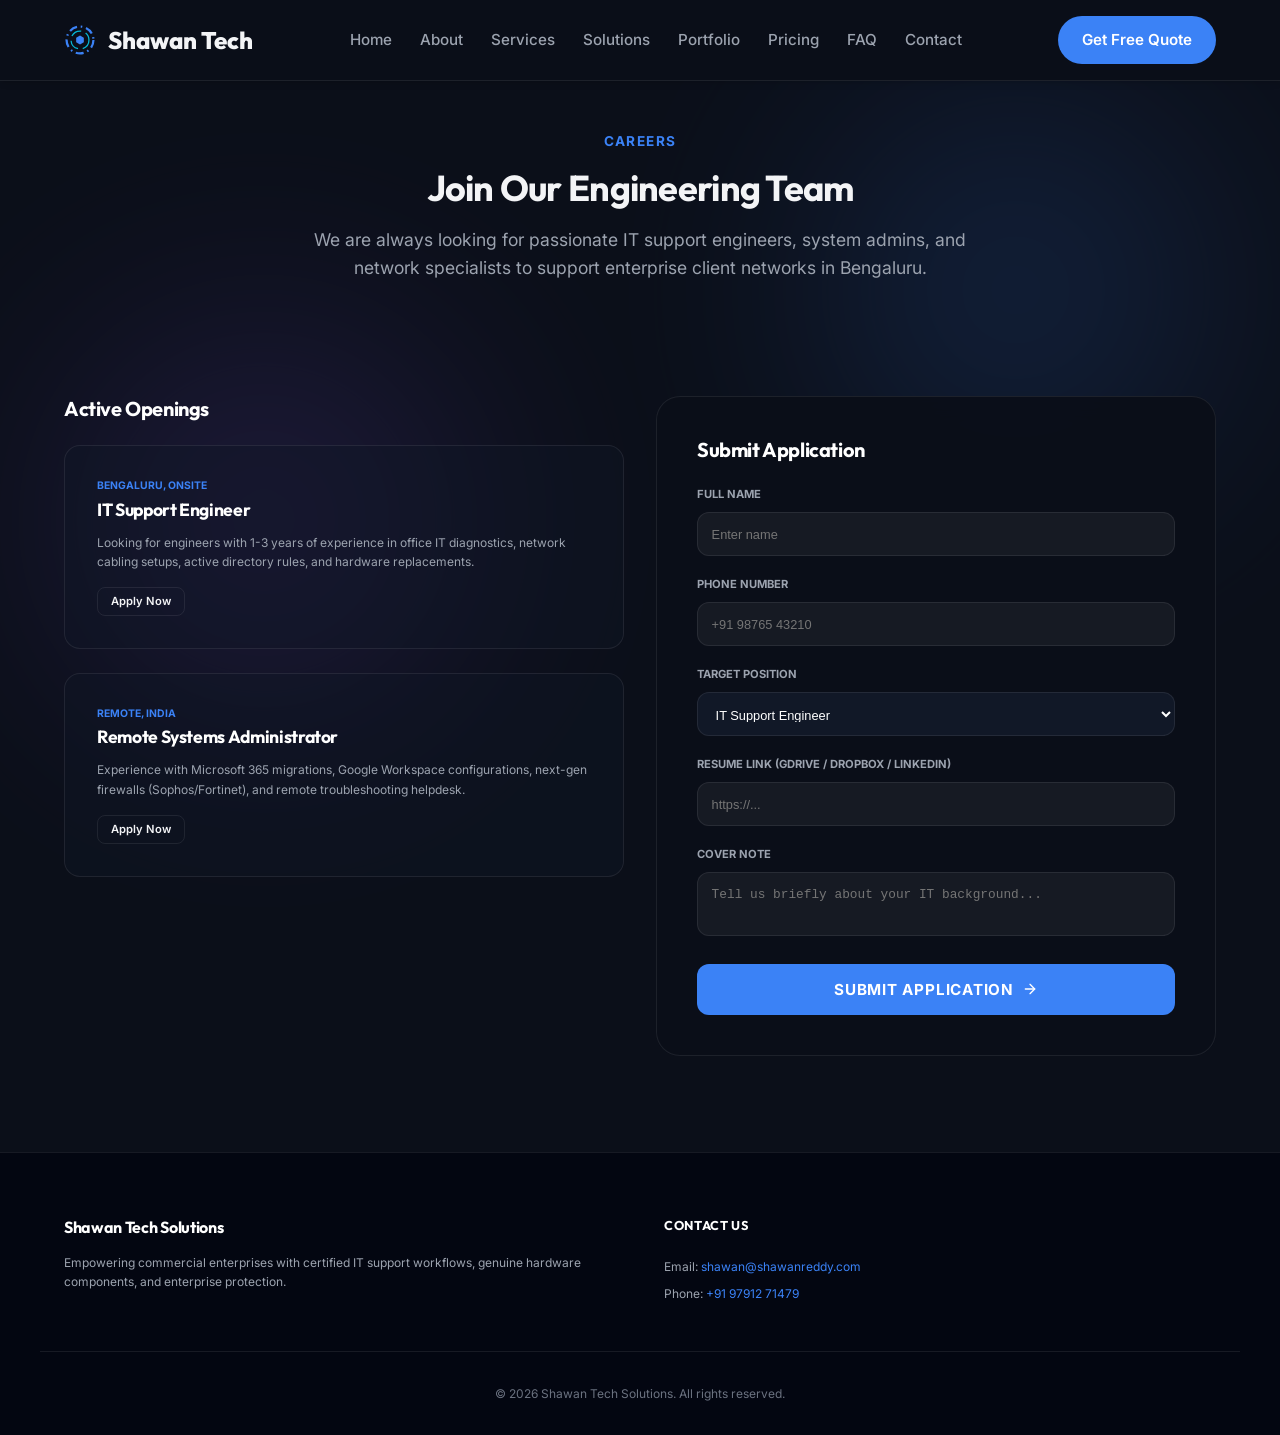
==== careers/index.html @ 7c33af4c "Create subpages data-recovery, refurbished-products, and careers, and link them in the navigation me" ====
<!DOCTYPE html>
<html lang="en" data-theme="dark">
<head>
    <meta charset="UTF-8">
    <meta name="viewport" content="width=device-width, initial-scale=1.0">
    <title>Careers & Opportunities | Shawan Tech Solutions</title>
    <meta name="description" content="Join the Shawan Tech engineering and support desk team in Bengaluru. Discover active opportunities for IT Support, Network Engineers, and Systems Admins.">
    <link rel="stylesheet" href="../style.css">
    <link rel="icon" type="image/svg+xml" href="data:image/svg+xml,<svg xmlns='http://www.w3.org/2000/svg' viewBox='0 0 100 100' fill='none'><circle cx='50' cy='50' r='42' stroke='%232563eb' stroke-width='8' stroke-dasharray='25 12' /><circle cx='50' cy='50' r='28' stroke='%233b82f6' stroke-width='4' /><polygon points='50 36, 62 43, 62 57, 50 64, 38 57, 38 43' fill='%232563eb' /><circle cx='50' cy='50' r='5' fill='%23ffffff' /></svg>">
    <style>
        .career-grid {
            display: grid;
            grid-template-columns: 1fr 1fr;
            gap: 2rem;
        }
        .job-card {
            padding: 2rem;
            border-radius: 1rem;
            background-color: rgba(17, 24, 39, 0.4);
            border: 1px solid var(--border-glass);
            margin-bottom: 1.5rem;
        }
        @media (max-width: 768px) {
            .career-grid {
                grid-template-columns: 1fr;
            }
        }
    </style>
</head>
<body>

    <!-- Ambient background glows -->
    <div class="ambient-glow glow-primary"></div>
    <div class="ambient-glow glow-secondary"></div>

    <!-- Header / Sticky Navigation -->
    <header class="scrolled">
        <div class="container nav-container">
            <a href="../#home" class="logo">
                <svg viewBox="0 0 100 100" xmlns="http://www.w3.org/2000/svg" fill="none">
                    <circle cx="50" cy="50" r="42" stroke="var(--primary)" stroke-width="7" stroke-dasharray="25 12 5 12" />
                    <circle cx="50" cy="50" r="28" stroke="var(--secondary)" stroke-width="4" stroke-dasharray="35 15" />
                    <polygon points="50 36, 62 43, 62 57, 50 64, 38 57, 38 43" fill="var(--primary)" />
                </svg>
                Shawan Tech
            </a>
            <nav class="nav-links">
                <a href="../#home">Home</a>
                <a href="../#about">About</a>
                <a href="../#services">Services</a>
                <a href="../#solutions">Solutions</a>
                <a href="../#portfolio">Portfolio</a>
                <a href="../#pricing">Pricing</a>
                <a href="../#faq">FAQ</a>
                <a href="../#contact">Contact</a>
            </nav>
            <div class="nav-actions">
                <a href="../#contact" class="btn btn-primary">Get Free Quote</a>
            </div>
        </div>
    </header>

    <main style="padding-top: 8rem; padding-bottom: 6rem;">
        
        <!-- Header -->
        <section class="container" style="margin-bottom: 4rem;">
            <div class="section-header" style="text-align: center;">
                <span class="section-subtitle">Careers</span>
                <h1 class="section-title">Join Our Engineering Team</h1>
                <p class="section-description">We are always looking for passionate IT support engineers, system admins, and network specialists to support enterprise client networks in Bengaluru.</p>
            </div>
        </section>

        <!-- Positions & Intake Form -->
        <section class="container">
            <div class="career-grid">
                
                <!-- Left: Job Openings -->
                <div>
                    <h2 style="font-size: 1.25rem; font-weight: 700; color: #fff; margin-bottom: 1.5rem;">Active Openings</h2>
                    
                    <div class="job-card">
                        <span style="font-size: 0.65rem; font-weight: 700; color: var(--primary); text-transform: uppercase; display: block; margin-bottom: 0.25rem;">Bengaluru, Onsite</span>
                        <h3 style="font-size: 1.1rem; font-weight: 700; color: #fff; margin-bottom: 0.75rem;">IT Support Engineer</h3>
                        <p style="font-size: 0.75rem; color: var(--text-secondary); line-height: 1.6; margin-bottom: 1rem;">Looking for engineers with 1-3 years of experience in office IT diagnostics, network cabling setups, active directory rules, and hardware replacements.</p>
                        <button onclick="document.getElementById('candidate-pos').value='IT Support Engineer'; document.getElementById('candidateForm').scrollIntoView({behavior: 'smooth'});" class="btn btn-secondary" style="padding: 0.4rem 0.8rem; font-size: 0.7rem; border-radius: 0.5rem;">Apply Now</button>
                    </div>

                    <div class="job-card">
                        <span style="font-size: 0.65rem; font-weight: 700; color: var(--primary); text-transform: uppercase; display: block; margin-bottom: 0.25rem;">Remote, India</span>
                        <h3 style="font-size: 1.1rem; font-weight: 700; color: #fff; margin-bottom: 0.75rem;">Remote Systems Administrator</h3>
                        <p style="font-size: 0.75rem; color: var(--text-secondary); line-height: 1.6; margin-bottom: 1rem;">Experience with Microsoft 365 migrations, Google Workspace configurations, next-gen firewalls (Sophos/Fortinet), and remote troubleshooting helpdesk.</p>
                        <button onclick="document.getElementById('candidate-pos').value='Remote Systems Administrator'; document.getElementById('candidateForm').scrollIntoView({behavior: 'smooth'});" class="btn btn-secondary" style="padding: 0.4rem 0.8rem; font-size: 0.7rem; border-radius: 0.5rem;">Apply Now</button>
                    </div>
                </div>

                <!-- Right: Application Form -->
                <div class="glass-card" style="padding: 2.5rem; border-radius: 1.5rem;">
                    <h2 style="font-size: 1.25rem; font-weight: 700; color: #fff; margin-bottom: 1.5rem;">Submit Application</h2>
                    
                    <form id="candidateForm" style="display: flex; flex-direction: column; gap: 1.25rem;">
                        <div>
                            <label style="display: block; font-size: 0.7rem; font-weight: 700; color: var(--text-secondary); text-transform: uppercase; margin-bottom: 0.5rem;">Full Name</label>
                            <input type="text" id="candidate-name" required placeholder="Enter name" style="width: 100%; padding: 0.85rem; border-radius: 0.75rem; background: rgba(255,255,255,0.05); border: 1px solid var(--border-glass); color: #fff; font-size: 0.8rem; outline: none;">
                        </div>
                        <div>
                            <label style="display: block; font-size: 0.7rem; font-weight: 700; color: var(--text-secondary); text-transform: uppercase; margin-bottom: 0.5rem;">Phone Number</label>
                            <input type="tel" id="candidate-phone" required placeholder="+91 98765 43210" style="width: 100%; padding: 0.85rem; border-radius: 0.75rem; background: rgba(255,255,255,0.05); border: 1px solid var(--border-glass); color: #fff; font-size: 0.8rem; outline: none;">
                        </div>
                        <div>
                            <label style="display: block; font-size: 0.7rem; font-weight: 700; color: var(--text-secondary); text-transform: uppercase; margin-bottom: 0.5rem;">Target Position</label>
                            <select id="candidate-pos" style="width: 100%; padding: 0.85rem; border-radius: 0.75rem; background: #111827; border: 1px solid var(--border-glass); color: #fff; font-size: 0.8rem; outline: none; height: 2.75rem;">
                                <option value="IT Support Engineer">IT Support Engineer</option>
                                <option value="Remote Systems Administrator">Remote Systems Administrator</option>
                                <option value="General Application">General Application (Other role)</option>
                            </select>
                        </div>
                        <div>
                            <label style="display: block; font-size: 0.7rem; font-weight: 700; color: var(--text-secondary); text-transform: uppercase; margin-bottom: 0.5rem;">Resume Link (GDrive / Dropbox / LinkedIn)</label>
                            <input type="url" id="candidate-resume" required placeholder="https://..." style="width: 100%; padding: 0.85rem; border-radius: 0.75rem; background: rgba(255,255,255,0.05); border: 1px solid var(--border-glass); color: #fff; font-size: 0.8rem; outline: none;">
                        </div>
                        <div>
                            <label style="display: block; font-size: 0.7rem; font-weight: 700; color: var(--text-secondary); text-transform: uppercase; margin-bottom: 0.5rem;">Cover Note</label>
                            <textarea id="candidate-note" placeholder="Tell us briefly about your IT background..." style="width: 100%; padding: 0.85rem; border-radius: 0.75rem; background: rgba(255,255,255,0.05); border: 1px solid var(--border-glass); color: #fff; font-size: 0.8rem; outline: none; height: 4rem; resize: none;"></textarea>
                        </div>
                        <button type="submit" class="btn btn-primary" style="padding: 1rem; border-radius: 0.75rem; font-weight: 700; text-transform: uppercase; letter-spacing: 0.05em; display: flex; align-items: center; justify-content: center; gap: 0.5rem;">
                            Submit Application
                            <svg xmlns="http://www.w3.org/2000/svg" width="16" height="16" viewBox="0 0 24 24" fill="none" stroke="currentColor" stroke-width="2" stroke-linecap="round" stroke-linejoin="round"><line x1="5" y1="12" x2="19" y2="12"></line><polyline points="12 5 19 12 12 19"></polyline></svg>
                        </button>
                    </form>
                    <div id="candidateResponse" style="margin-top: 1rem; display: none;"></div>
                </div>

            </div>
        </section>

    </main>

    <!-- Footer -->
    <footer style="background-color: #030611; padding: 4rem 1.5rem 2rem; border-top: 1px solid var(--border-glass); position: relative; z-index: 10;">
        <div class="container" style="display: grid; grid-template-columns: repeat(auto-fit, minmax(200px, 1fr)); gap: 3rem; max-width: 1200px; margin: 0 auto 3rem;">
            <div style="display: flex; flex-direction: column; gap: 1rem;">
                <h4 style="font-size: 1rem; font-weight: 700; color: #ffffff;">Shawan Tech Solutions</h4>
                <p style="font-size: 0.75rem; color: var(--text-secondary); line-height: 1.6;">Empowering commercial enterprises with certified IT support workflows, genuine hardware components, and enterprise protection.</p>
            </div>
            <div>
                <h4 style="font-size: 0.8rem; font-weight: 700; color: #ffffff; text-transform: uppercase; letter-spacing: 0.05em; margin-bottom: 1.5rem;">Contact Us</h4>
                <p style="font-size: 0.75rem; color: var(--text-secondary); line-height: 1.6; margin-bottom: 0.5rem;">Email: <a href="mailto:shawan@shawanreddy.com" style="color: var(--primary);">shawan@shawanreddy.com</a></p>
                <p style="font-size: 0.75rem; color: var(--text-secondary); line-height: 1.6;">Phone: <a href="tel:+919791271479" style="color: var(--primary);">+91 97912 71479</a></p>
            </div>
        </div>
        <div class="container" style="border-top: 1px solid var(--border-glass); padding-top: 2rem; text-align: center; max-width: 1200px; margin: 0 auto;">
            <p style="font-size: 0.75rem; color: var(--text-muted);">© 2026 Shawan Tech Solutions. All rights reserved.</p>
        </div>
    </footer>

    <!-- Form Handler script -->
    <script>
        document.getElementById('candidateForm').addEventListener('submit', function(e) {
            e.preventDefault();
            const submitBtn = this.querySelector('button[type="submit"]');
            submitBtn.disabled = true;
            submitBtn.innerText = 'Submitting...';

            const name = document.getElementById('candidate-name').value;
            const phone = document.getElementById('candidate-phone').value;
            const position = document.getElementById('candidate-pos').value;
            const resume = document.getElementById('candidate-resume').value;
            const note = document.getElementById('candidate-note').value;

            const applicationMsg = `*New Candidate Application*\n\n` +
                                   `👤 *Name:* ${name}\n` +
                                   `📞 *Phone:* ${phone}\n` +
                                   `💼 *Position:* ${position}\n` +
                                   `📄 *Resume:* ${resume}\n\n` +
                                   `✉️ *Cover Note:*\n${note}`;

            const waUrl = `https://wa.me/919791271479?text=${encodeURIComponent(applicationMsg)}`;

            setTimeout(() => {
                submitBtn.disabled = false;
                submitBtn.innerText = 'Submit Application';
                const resBlock = document.getElementById('candidateResponse');
                resBlock.style.display = 'block';
                resBlock.innerHTML = `<div style="background: rgba(16, 185, 129, 0.1); border: 1px solid var(--success); color: #fff; padding: 1rem; border-radius: 0.75rem; font-size: 0.75rem; display: flex; align-items: center; gap: 0.5rem;">✔ Application details processed! Opening WhatsApp to send your resume...</div>`;
                
                setTimeout(() => {
                    window.location.href = waUrl;
                }, 1000);
            }, 800);
        });
    </script>
</body>
</html>
---- style.css ----
/* --------------------------------------------------------
   SHAWAN TECH SOLUTIONS - Premium CSS Stylesheet
   -------------------------------------------------------- */

/* Modern Typography */
@import url('https://fonts.googleapis.com/css2?family=Outfit:wght@300;400;500;600;700;800&family=Inter:wght@300;400;500;600;700&display=swap');

:root {
    /* Color Palette - Dark Mode Default */
    --bg-primary: #0b0f19;
    --bg-secondary: #111827;
    --bg-tertiary: #1f2937;
    --bg-glass: rgba(11, 15, 25, 0.98);
    --border-glass: rgba(255, 255, 255, 0.08);
    --text-primary: #f3f4f6;
    --text-secondary: #9ca3af;
    --text-muted: #6b7280;
    
    --primary: #3b82f6;
    --primary-glow: rgba(59, 130, 246, 0.15);
    --secondary: #06b6d4;
    --accent: #8b5cf6;
    --accent-glow: rgba(139, 92, 246, 0.15);
    
    --success: #10b981;
    --warning: #f59e0b;
    --danger: #ef4444;
    
    --font-heading: 'Outfit', sans-serif;
    --font-body: 'Inter', sans-serif;
    
    --shadow-sm: 0 1px 2px 0 rgba(0, 0, 0, 0.05);
    --shadow-md: 0 4px 6px -1px rgba(0, 0, 0, 0.1), 0 2px 4px -1px rgba(0, 0, 0, 0.06);
    --shadow-lg: 0 10px 15px -3px rgba(0, 0, 0, 0.1), 0 4px 6px -2px rgba(0, 0, 0, 0.05);
    --shadow-glow: 0 0 25px rgba(59, 130, 246, 0.25);
    
    --transition-fast: 0.2s ease;
    --transition-normal: 0.3s ease;
    --transition-slow: 0.5s cubic-bezier(0.4, 0, 0.2, 1);
}

/* Light Mode Variables Override */
[data-theme="light"] {
    --bg-primary: #f8fafc;
    --bg-secondary: #ffffff;
    --bg-tertiary: #f1f5f9;
    --bg-glass: rgba(248, 250, 252, 0.98);
    --border-glass: rgba(0, 0, 0, 0.06);
    --text-primary: #0f172a;
    --text-secondary: #475569;
    --text-muted: #94a3b8;
    
    --primary: #2563eb;
    --primary-glow: rgba(37, 99, 235, 0.08);
    --secondary: #0891b2;
    --accent: #7c3aed;
    --accent-glow: rgba(124, 58, 237, 0.08);
    
    --shadow-sm: 0 1px 2px 0 rgba(0, 0, 0, 0.02);
    --shadow-md: 0 4px 6px -1px rgba(0, 0, 0, 0.05), 0 2px 4px -1px rgba(0, 0, 0, 0.03);
    --shadow-lg: 0 10px 15px -3px rgba(0, 0, 0, 0.04), 0 4px 6px -2px rgba(0, 0, 0, 0.02);
    --shadow-glow: 0 0 20px rgba(37, 99, 235, 0.12);
}

/* CSS Reset & Core Styles */
* {
    margin: 0;
    padding: 0;
    box-sizing: border-box;
}

html {
    scroll-behavior: smooth;
    font-size: 16px;
}

body {
    background-color: var(--bg-primary);
    color: var(--text-primary);
    font-family: var(--font-body);
    line-height: 1.6;
    overflow-x: hidden;
    transition: background-color var(--transition-normal), color var(--transition-normal);
}

/* Page Loader */
#page-loader {
    position: fixed;
    top: 0;
    left: 0;
    width: 100%;
    height: 100%;
    background-color: var(--bg-primary);
    z-index: 9999;
    display: flex;
    justify-content: center;
    align-items: center;
    transition: opacity 0.5s ease;
}

.loader-spinner {
    width: 50px;
    height: 50px;
    border: 4px solid var(--border-glass);
    border-top-color: var(--primary);
    border-radius: 50%;
    animation: spin 1s linear infinite;
}

@keyframes spin {
    0% { transform: rotate(0deg); }
    100% { transform: rotate(360deg); }
}

/* Typography elements */
h1, h2, h3, h4, h5, h6 {
    font-family: var(--font-heading);
    font-weight: 700;
    letter-spacing: -0.02em;
    line-height: 1.25;
}

a {
    color: inherit;
    text-decoration: none;
    transition: color var(--transition-fast);
}

/* Global Ambient Glows */
.ambient-glow {
    position: absolute;
    width: 400px;
    height: 400px;
    border-radius: 50%;
    filter: blur(120px);
    opacity: 0.15;
    pointer-events: none;
    z-index: 0;
    animation: floatGlow 12s infinite alternate ease-in-out;
}

.glow-primary {
    background-color: var(--primary);
    top: 10%;
    right: 5%;
}

.glow-secondary {
    background-color: var(--accent);
    bottom: 20%;
    left: 5%;
    animation-delay: 4s;
}

@keyframes floatGlow {
    0% { transform: translate(0, 0) scale(1); }
    100% { transform: translate(40px, 40px) scale(1.15); }
}

/* Layout Containers */
.container {
    width: 100%;
    max-width: 1200px;
    margin: 0 auto;
    padding: 0 1.5rem;
    position: relative;
    z-index: 1;
}

/* Header & Navigation */
header {
    position: fixed;
    top: 0;
    left: 0;
    width: 100%;
    z-index: 1000;
    background-color: transparent;
    transition: background-color var(--transition-normal), backdrop-filter var(--transition-normal), border var(--transition-normal), box-shadow var(--transition-normal);
    border-bottom: 1px solid transparent;
}

header.scrolled {
    background-color: var(--bg-glass);
    backdrop-filter: blur(16px);
    -webkit-backdrop-filter: blur(16px);
    border-bottom: 1px solid var(--border-glass);
    box-shadow: var(--shadow-md);
}

.nav-container {
    display: flex;
    justify-content: space-between;
    align-items: center;
    height: 80px;
}

.logo {
    display: flex;
    align-items: center;
    gap: 0.75rem;
    font-family: var(--font-heading);
    font-size: 1.5rem;
    font-weight: 800;
    color: var(--text-primary);
}

.logo svg {
    width: 32px;
    height: 32px;
}

.logo svg circle:first-of-type {
    transform-origin: center;
    animation: rotateLogoOuter 15s linear infinite;
}

.logo svg circle:last-of-type {
    transform-origin: center;
    animation: rotateLogoInner 8s linear reverse infinite;
}

@keyframes rotateLogoOuter {
    0% { transform: rotate(0deg); }
    100% { transform: rotate(360deg); }
}

@keyframes rotateLogoInner {
    0% { transform: rotate(0deg); }
    100% { transform: rotate(360deg); }
}

.nav-links {
    display: flex;
    align-items: center;
    gap: 1.75rem;
}

.nav-links a {
    font-size: 0.95rem;
    font-weight: 500;
    color: var(--text-secondary);
}

.nav-links a:hover, .nav-links a.active {
    color: var(--primary);
}

.nav-actions {
    display: flex;
    align-items: center;
    gap: 1rem;
}

/* Theme Toggle Button */
.btn-theme {
    background: none;
    border: 1px solid var(--border-glass);
    color: var(--text-primary);
    width: 40px;
    height: 40px;
    border-radius: 50%;
    display: flex;
    justify-content: center;
    align-items: center;
    cursor: pointer;
    background-color: var(--bg-glass);
    transition: all var(--transition-fast);
}

.btn-theme:hover {
    border-color: var(--primary);
    color: var(--primary);
    box-shadow: var(--shadow-sm);
}

/* Buttons */
.btn {
    display: inline-flex;
    align-items: center;
    justify-content: center;
    gap: 0.5rem;
    font-size: 0.95rem;
    font-weight: 600;
    padding: 0.75rem 1.5rem;
    border-radius: 9999px;
    cursor: pointer;
    transition: all var(--transition-fast);
    font-family: var(--font-body);
}

.btn-primary {
    background-color: var(--primary);
    color: #ffffff;
    border: none;
}

.btn-primary:hover {
    background-color: #2563eb;
    box-shadow: var(--shadow-glow);
    transform: translateY(-2px);
}

.btn-secondary {
    background-color: transparent;
    color: var(--text-primary);
    border: 1px solid var(--border-glass);
}

.btn-secondary:hover {
    background-color: var(--bg-tertiary);
    border-color: var(--text-secondary);
    transform: translateY(-2px);
}

.btn-whatsapp {
    background-color: #25d366;
    color: #ffffff;
    border: none;
}

.btn-whatsapp:hover {
    background-color: #20ba5a;
    box-shadow: 0 0 20px rgba(37, 211, 102, 0.3);
    transform: translateY(-2px);
}

/* Hamburger Menu button */
.hamburger {
    display: none;
    flex-direction: column;
    justify-content: space-between;
    width: 30px;
    height: 20px;
    background: none;
    border: none;
    cursor: pointer;
    z-index: 1001;
}

.hamburger span {
    width: 100%;
    height: 2px;
    background-color: var(--text-primary);
    transition: all var(--transition-fast);
}

.hamburger.active span:nth-child(1) {
    transform: translateY(9px) rotate(45deg);
}

.hamburger.active span:nth-child(2) {
    opacity: 0;
}

.hamburger.active span:nth-child(3) {
    transform: translateY(-9px) rotate(-45deg);
}

/* Mobile Nav Drawer */
.mobile-menu {
    position: fixed;
    top: 0;
    right: -100%;
    width: 300px;
    height: 100vh;
    background-color: var(--bg-secondary);
    border-left: 1px solid var(--border-glass);
    z-index: 999;
    padding: 100px 2rem 2rem;
    display: flex;
    flex-direction: column;
    gap: 1.5rem;
    transition: right var(--transition-normal);
    box-shadow: var(--shadow-lg);
}

.mobile-menu.active {
    right: 0;
}

.mobile-menu a {
    font-size: 1.15rem;
    font-weight: 500;
    color: var(--text-secondary);
}

.mobile-menu a:hover {
    color: var(--primary);
}

/* Sections Global */
section {
    padding: 80px 0;
    position: relative;
    overflow: hidden;
}

.section-header {
    text-align: center;
    max-width: 700px;
    margin: 0 auto 50px;
}

.section-subtitle {
    font-size: 0.85rem;
    font-weight: 700;
    text-transform: uppercase;
    letter-spacing: 0.1em;
    color: var(--primary);
    margin-bottom: 0.75rem;
    display: inline-block;
}

.section-title {
    font-size: 2.25rem;
    color: var(--text-primary);
    margin-bottom: 1rem;
}

.section-description {
    font-size: 1.1rem;
    color: var(--text-secondary);
}

/* Glassmorphism Cards */
.glass-card {
    background-color: var(--bg-glass);
    border: 1px solid var(--border-glass);
    border-radius: 16px;
    backdrop-filter: blur(12px);
    -webkit-backdrop-filter: blur(12px);
    transition: all var(--transition-normal);
}

.glass-card:hover {
    border-color: var(--primary);
    box-shadow: var(--shadow-glow);
}

/* Hero Section */
.hero {
    padding-top: 180px;
    padding-bottom: 100px;
    display: flex;
    align-items: center;
    min-height: 90vh;
}

.hero-grid {
    display: grid;
    grid-template-columns: 1.2fr 0.8fr;
    gap: 3rem;
    align-items: center;
}

.hero-tag {
    display: inline-flex;
    align-items: center;
    gap: 0.5rem;
    background-color: var(--primary-glow);
    border: 1px solid rgba(59, 130, 246, 0.2);
    padding: 0.5rem 1rem;
    border-radius: 9999px;
    font-size: 0.85rem;
    font-weight: 600;
    color: var(--primary);
    margin-bottom: 1.5rem;
}

.hero-title {
    font-size: 3.5rem;
    font-weight: 800;
    line-height: 1.15;
    margin-bottom: 1.5rem;
    background: linear-gradient(135deg, var(--text-primary) 30%, var(--primary) 70%, var(--secondary) 100%);
    -webkit-background-clip: text;
    -webkit-text-fill-color: transparent;
}

.hero-description {
    font-size: 1.15rem;
    color: var(--text-secondary);
    margin-bottom: 2rem;
    max-width: 600px;
}

.hero-ctas {
    display: flex;
    flex-wrap: wrap;
    gap: 1rem;
    margin-bottom: 2.5rem;
}

.hero-trust-badges {
    display: flex;
    flex-wrap: wrap;
    align-items: center;
    gap: 1.25rem;
    border-top: 1px solid var(--border-glass);
    padding-top: 1.5rem;
}

.trust-badge-title {
    font-size: 0.85rem;
    font-weight: 600;
    color: var(--text-muted);
    text-transform: uppercase;
    letter-spacing: 0.05em;
    width: 100%;
    margin-bottom: 0.5rem;
}

.trust-badge {
    display: inline-flex;
    align-items: center;
    gap: 0.5rem;
    font-size: 0.85rem;
    font-weight: 600;
    color: var(--text-secondary);
}

.trust-badge svg {
    color: var(--primary);
    width: 18px;
    height: 18px;
}

.hero-graphics {
    position: relative;
    display: flex;
    justify-content: center;
    align-items: center;
}

.hero-image-wrapper {
    position: relative;
    width: 100%;
    max-width: 460px;
    border-radius: 20px;
    overflow: hidden;
    border: 1px solid var(--border-glass);
    box-shadow: var(--shadow-lg), 0 0 30px var(--primary-glow);
    animation: floatImage 6s ease-in-out infinite;
    background-color: var(--bg-secondary);
}

.hero-banner-image {
    width: 100%;
    height: auto;
    display: block;
    object-fit: cover;
    transition: transform var(--transition-slow);
}

.hero-image-wrapper:hover .hero-banner-image {
    transform: scale(1.04);
}

.hero-image-overlay {
    position: absolute;
    top: 0;
    left: 0;
    width: 100%;
    height: 100%;
    background: linear-gradient(185deg, rgba(11, 15, 25, 0) 60%, rgba(11, 15, 25, 0.4) 100%);
    pointer-events: none;
}

[data-theme="light"] .hero-image-overlay {
    background: linear-gradient(185deg, rgba(255, 255, 255, 0) 60%, rgba(255, 255, 255, 0.3) 100%);
}

@keyframes floatImage {
    0% { transform: translateY(0px); }
    50% { transform: translateY(-12px); }
    100% { transform: translateY(0px); }
}

/* Stats section */
.stats-container {
    display: grid;
    grid-template-columns: repeat(4, 1fr);
    gap: 1.5rem;
    margin-top: 50px;
}

.stat-card {
    text-align: center;
    padding: 1.75rem;
}

.stat-number {
    font-size: 2.75rem;
    font-weight: 800;
    color: var(--primary);
    line-height: 1;
    margin-bottom: 0.5rem;
    background: linear-gradient(135deg, var(--primary), var(--accent));
    -webkit-background-clip: text;
    -webkit-text-fill-color: transparent;
}

.stat-label {
    font-size: 0.9rem;
    color: var(--text-secondary);
    font-weight: 500;
}

/* About Us Section */
.about-grid {
    display: grid;
    grid-template-columns: 1fr 1fr;
    gap: 3.5rem;
    align-items: center;
}

.about-content h3 {
    font-size: 1.75rem;
    margin-bottom: 1.25rem;
}

.about-bullets {
    margin-top: 1.5rem;
    display: grid;
    grid-template-columns: 1fr 1fr;
    gap: 1rem;
}

.about-bullet-item {
    display: flex;
    align-items: center;
    gap: 0.5rem;
    font-weight: 600;
    font-size: 0.95rem;
}

.about-bullet-item svg {
    color: var(--success);
    width: 20px;
    height: 20px;
}

.about-pillars {
    display: grid;
    grid-template-columns: 1fr;
    gap: 1.25rem;
}

.pillar-card {
    padding: 1.5rem;
    display: flex;
    gap: 1rem;
    align-items: flex-start;
}

.pillar-icon {
    background-color: var(--primary-glow);
    color: var(--primary);
    padding: 0.75rem;
    border-radius: 12px;
    display: flex;
    align-items: center;
    justify-content: center;
}

.pillar-icon svg {
    width: 24px;
    height: 24px;
}

.pillar-title {
    font-size: 1.15rem;
    font-weight: 700;
    margin-bottom: 0.25rem;
}

.pillar-desc {
    font-size: 0.9rem;
    color: var(--text-secondary);
}

/* Services section */
.services-filters {
    display: flex;
    justify-content: center;
    flex-wrap: wrap;
    gap: 0.75rem;
    margin-bottom: 2.5rem;
}

.filter-btn {
    background-color: var(--bg-glass);
    border: 1px solid var(--border-glass);
    color: var(--text-secondary);
    padding: 0.5rem 1.25rem;
    border-radius: 9999px;
    cursor: pointer;
    font-size: 0.85rem;
    font-weight: 600;
    transition: all var(--transition-fast);
}

.filter-btn:hover, .filter-btn.active {
    background-color: var(--primary);
    border-color: var(--primary);
    color: #ffffff;
}

.services-grid {
    display: grid;
    grid-template-columns: repeat(auto-fill, minmax(280px, 1fr));
    gap: 1.5rem;
}

.service-card {
    padding: 2rem;
    display: flex;
    flex-direction: column;
    align-items: flex-start;
    height: 100%;
}

.service-icon {
    width: 48px;
    height: 48px;
    background-color: var(--primary-glow);
    color: var(--primary);
    border-radius: 12px;
    display: flex;
    justify-content: center;
    align-items: center;
    margin-bottom: 1.5rem;
}

.service-icon svg {
    width: 24px;
    height: 24px;
}

.service-card h3 {
    font-size: 1.25rem;
    margin-bottom: 0.75rem;
}

.service-card p {
    font-size: 0.9rem;
    color: var(--text-secondary);
    margin-bottom: 1.5rem;
    flex-grow: 1;
}

.service-list {
    list-style: none;
    width: 100%;
    border-top: 1px solid var(--border-glass);
    padding-top: 1rem;
}

.service-list-item {
    display: flex;
    align-items: center;
    gap: 0.5rem;
    font-size: 0.85rem;
    color: var(--text-secondary);
    margin-bottom: 0.5rem;
}

.service-list-item svg {
    color: var(--primary);
    width: 14px;
    height: 14px;
}

/* Solutions section */
.solutions-grid {
    display: grid;
    grid-template-columns: repeat(auto-fill, minmax(320px, 1fr));
    gap: 1.5rem;
}

.solution-card {
    padding: 2rem;
    display: flex;
    flex-direction: column;
}

.solution-badge {
    background-color: var(--accent-glow);
    color: var(--accent);
    padding: 0.25rem 0.75rem;
    border-radius: 9999px;
    font-size: 0.75rem;
    font-weight: 700;
    margin-bottom: 1.25rem;
    align-self: flex-start;
}

.solution-card h3 {
    font-size: 1.35rem;
    margin-bottom: 0.75rem;
}

.solution-card p {
    font-size: 0.95rem;
    color: var(--text-secondary);
    margin-bottom: 1.5rem;
}

.solution-features {
    list-style: none;
    margin-bottom: 1.5rem;
}

.solution-feature-item {
    display: flex;
    align-items: center;
    gap: 0.5rem;
    font-size: 0.9rem;
    margin-bottom: 0.5rem;
}

.solution-feature-item svg {
    color: var(--success);
    width: 16px;
    height: 16px;
}

/* Industries served */
.industries-grid {
    display: grid;
    grid-template-columns: repeat(5, 1fr);
    gap: 1.25rem;
}

.industry-card {
    padding: 1.5rem;
    text-align: center;
    display: flex;
    flex-direction: column;
    align-items: center;
    gap: 0.75rem;
}

.industry-icon {
    width: 44px;
    height: 44px;
    background-color: var(--primary-glow);
    color: var(--primary);
    border-radius: 50%;
    display: flex;
    justify-content: center;
    align-items: center;
}

.industry-icon svg {
    width: 20px;
    height: 20px;
}

.industry-title {
    font-weight: 600;
    font-size: 0.95rem;
}

/* Why choose us */
.why-grid {
    display: grid;
    grid-template-columns: repeat(4, 1fr);
    gap: 1.5rem;
}

.why-card {
    padding: 1.75rem;
    text-align: center;
}

.why-icon {
    width: 56px;
    height: 56px;
    background-color: var(--primary-glow);
    color: var(--primary);
    border-radius: 50%;
    display: flex;
    justify-content: center;
    align-items: center;
    margin: 0 auto 1.25rem;
}

.why-icon svg {
    width: 26px;
    height: 26px;
}

.why-card h3 {
    font-size: 1.15rem;
    margin-bottom: 0.5rem;
}

.why-card p {
    font-size: 0.85rem;
    color: var(--text-secondary);
}

/* Portfolio Section */
.portfolio-grid {
    display: grid;
    grid-template-columns: repeat(3, 1fr);
    gap: 1.5rem;
}

.portfolio-card {
    overflow: hidden;
    display: flex;
    flex-direction: column;
}

.portfolio-img {
    height: 180px;
    background-color: var(--bg-tertiary);
    position: relative;
    display: flex;
    justify-content: center;
    align-items: center;
    border-bottom: 1px solid var(--border-glass);
    overflow: hidden;
}

.portfolio-img img {
    width: 100%;
    height: 100%;
    object-fit: cover;
    transition: transform var(--transition-normal);
}

.portfolio-card:hover .portfolio-img img {
    transform: scale(1.08);
}

.portfolio-img svg {
    width: 48px;
    height: 48px;
    color: var(--text-muted);
}

.portfolio-badge {
    position: absolute;
    top: 1rem;
    left: 1rem;
    background-color: var(--primary);
    color: #ffffff;
    font-size: 0.75rem;
    font-weight: 700;
    padding: 0.25rem 0.75rem;
    border-radius: 9999px;
}

.portfolio-body {
    padding: 1.5rem;
    flex-grow: 1;
    display: flex;
    flex-direction: column;
}

.portfolio-body h3 {
    font-size: 1.2rem;
    margin-bottom: 0.5rem;
}

.portfolio-body p {
    font-size: 0.85rem;
    color: var(--text-secondary);
    margin-bottom: 1rem;
    flex-grow: 1;
}

.portfolio-tags {
    display: flex;
    flex-wrap: wrap;
    gap: 0.5rem;
}

.portfolio-tag {
    background-color: var(--bg-tertiary);
    font-size: 0.75rem;
    padding: 0.2rem 0.5rem;
    border-radius: 4px;
    color: var(--text-secondary);
}

/* Brands section */
.brands-grid {
    display: grid;
    grid-template-columns: repeat(8, 1fr);
    gap: 1.25rem;
}

.brand-card {
    padding: 1.25rem;
    display: flex;
    justify-content: center;
    align-items: center;
    height: 90px;
}

.brand-card svg {
    max-height: 38px;
    max-width: 92%;
    fill: currentColor;
    opacity: 0.6;
    filter: grayscale(1);
    transition: all var(--transition-fast);
}

.brand-card:hover svg {
    opacity: 1;
    filter: none;
    transform: scale(1.05);
}

/* Testimonials */
.testimonial-slider {
    max-width: 800px;
    margin: 0 auto;
    overflow: hidden;
    position: relative;
}

.testimonial-track {
    display: flex;
    transition: transform var(--transition-slow);
}

.testimonial-card {
    min-width: 100%;
    padding: 2.5rem;
    text-align: center;
}

.testimonial-stars {
    display: flex;
    justify-content: center;
    gap: 0.25rem;
    color: #fbbf24;
    margin-bottom: 1.25rem;
}

.testimonial-stars svg {
    width: 20px;
    height: 20px;
}

.testimonial-quote {
    font-size: 1.25rem;
    font-style: italic;
    color: var(--text-primary);
    margin-bottom: 1.5rem;
    line-height: 1.5;
}

.testimonial-author {
    font-weight: 700;
    color: var(--primary);
}

.testimonial-role {
    font-size: 0.85rem;
    color: var(--text-muted);
}

.testimonial-dots {
    display: flex;
    justify-content: center;
    gap: 0.5rem;
    margin-top: 1.5rem;
}

.testimonial-dot {
    width: 10px;
    height: 10px;
    border-radius: 50%;
    background-color: var(--border-glass);
    cursor: pointer;
    transition: all var(--transition-fast);
}

.testimonial-dot.active {
    background-color: var(--primary);
    width: 24px;
    border-radius: 9999px;
}

/* Pricing cards */
.pricing-grid {
    display: grid;
    grid-template-columns: repeat(4, 1fr);
    gap: 1.5rem;
}

.pricing-card {
    padding: 2rem;
    display: flex;
    flex-direction: column;
    position: relative;
    overflow: hidden;
}

.pricing-card.popular {
    border-color: var(--primary);
    box-shadow: var(--shadow-glow);
}

.popular-badge {
    position: absolute;
    top: 0;
    right: 0;
    background-color: var(--primary);
    color: #ffffff;
    font-size: 0.7rem;
    font-weight: 800;
    padding: 0.25rem 1rem;
    transform: rotate(45deg) translate(25px, -10px);
    width: 130px;
    text-align: center;
}

.pricing-header h3 {
    font-size: 1.25rem;
    margin-bottom: 0.5rem;
}

.pricing-header p {
    font-size: 0.85rem;
    color: var(--text-secondary);
    margin-bottom: 1.5rem;
}

.pricing-price {
    font-size: 2.25rem;
    font-weight: 800;
    color: var(--text-primary);
    margin-bottom: 1.5rem;
    display: flex;
    align-items: baseline;
}

.pricing-price span {
    font-size: 0.95rem;
    font-weight: 500;
    color: var(--text-muted);
}

.pricing-features {
    list-style: none;
    margin-bottom: 2rem;
    flex-grow: 1;
}

.pricing-feature-item {
    display: flex;
    align-items: center;
    gap: 0.5rem;
    font-size: 0.85rem;
    margin-bottom: 0.5rem;
}

.pricing-feature-item svg {
    color: var(--primary);
    width: 16px;
    height: 16px;
}

/* FAQ section */
.faq-list {
    max-width: 800px;
    margin: 0 auto;
    display: flex;
    flex-direction: column;
    gap: 1rem;
}

.faq-item {
    border-radius: 12px;
}

.faq-question {
    width: 100%;
    padding: 1.5rem;
    background: none;
    border: none;
    text-align: left;
    display: flex;
    justify-content: space-between;
    align-items: center;
    cursor: pointer;
    font-family: var(--font-heading);
    font-size: 1.1rem;
    font-weight: 600;
    color: var(--text-primary);
}

.faq-toggle-icon {
    width: 20px;
    height: 20px;
    color: var(--primary);
    transition: transform var(--transition-fast);
}

.faq-answer {
    max-height: 0;
    overflow: hidden;
    transition: max-height var(--transition-normal) ease-out, padding var(--transition-normal) ease-out;
    padding: 0 1.5rem;
    color: var(--text-secondary);
    font-size: 0.95rem;
}

.faq-answer.active {
    max-height: 200px;
    padding: 0 1.5rem 1.5rem;
}

/* Blog section */
.blog-grid {
    display: grid;
    grid-template-columns: repeat(4, 1fr);
    gap: 1.5rem;
}

.blog-card {
    overflow: hidden;
    display: flex;
    flex-direction: column;
}

.blog-img {
    height: 150px;
    background-color: var(--bg-tertiary);
    display: flex;
    justify-content: center;
    align-items: center;
    border-bottom: 1px solid var(--border-glass);
    overflow: hidden;
}

.blog-img img {
    width: 100%;
    height: 100%;
    object-fit: cover;
    transition: transform var(--transition-normal);
}

.blog-card:hover .blog-img img {
    transform: scale(1.08);
}

.blog-img svg {
    width: 40px;
    height: 40px;
    color: var(--text-muted);
}

.blog-body {
    padding: 1.5rem;
    flex-grow: 1;
    display: flex;
    flex-direction: column;
}

.blog-meta {
    font-size: 0.75rem;
    color: var(--text-muted);
    margin-bottom: 0.5rem;
}

.blog-body h3 {
    font-size: 1.15rem;
    margin-bottom: 0.75rem;
}

.blog-body p {
    font-size: 0.85rem;
    color: var(--text-secondary);
    margin-bottom: 1.25rem;
    flex-grow: 1;
}

.blog-link {
    font-size: 0.85rem;
    font-weight: 600;
    color: var(--primary);
    display: inline-flex;
    align-items: center;
    gap: 0.25rem;
}

.blog-link:hover svg {
    transform: translateX(3px);
}

.blog-link svg {
    width: 14px;
    height: 14px;
    transition: transform var(--transition-fast);
}

/* Contact section */
.contact-grid {
    display: grid;
    grid-template-columns: 1fr 1.2fr;
    gap: 3rem;
}

.contact-info {
    display: flex;
    flex-direction: column;
    gap: 1.5rem;
}

.contact-item {
    display: flex;
    gap: 1rem;
}

.contact-icon {
    width: 48px;
    height: 48px;
    background-color: var(--primary-glow);
    color: var(--primary);
    border-radius: 12px;
    display: flex;
    justify-content: center;
    align-items: center;
    flex-shrink: 0;
}

.contact-icon svg {
    width: 22px;
    height: 22px;
}

.contact-details h3 {
    font-size: 1.1rem;
    margin-bottom: 0.25rem;
}

.contact-details p {
    font-size: 0.95rem;
    color: var(--text-secondary);
}

.map-container {
    height: 200px;
    border-radius: 12px;
    overflow: hidden;
    border: 1px solid var(--border-glass);
    position: relative;
}

.map-placeholder {
    width: 100%;
    height: 100%;
    background-color: var(--bg-tertiary);
    display: flex;
    flex-direction: column;
    justify-content: center;
    align-items: center;
    color: var(--text-secondary);
    gap: 0.5rem;
}

.map-placeholder svg {
    width: 32px;
    height: 32px;
    color: var(--primary);
}

/* Form Styles */
.form-card {
    padding: 2.5rem;
}

.form-grid {
    display: grid;
    grid-template-columns: 1fr 1fr;
    gap: 1rem;
    margin-bottom: 1rem;
}

.form-group {
    margin-bottom: 1.25rem;
}

.form-group label {
    display: block;
    font-size: 0.85rem;
    font-weight: 600;
    margin-bottom: 0.5rem;
    color: var(--text-secondary);
}

.form-control {
    width: 100%;
    background-color: var(--bg-tertiary);
    border: 1px solid var(--border-glass);
    border-radius: 8px;
    padding: 0.75rem 1rem;
    color: var(--text-primary);
    font-family: var(--font-body);
    font-size: 0.95rem;
    transition: all var(--transition-fast);
}

.form-control:focus {
    outline: none;
    border-color: var(--primary);
    box-shadow: 0 0 0 2px var(--primary-glow);
}

textarea.form-control {
    resize: vertical;
    min-height: 120px;
}

.form-response {
    margin-top: 1rem;
    display: none;
}

.form-response.visible {
    display: block;
}

.success-box {
    display: flex;
    align-items: center;
    gap: 0.75rem;
    background-color: rgba(16, 185, 129, 0.1);
    border: 1px solid rgba(16, 185, 129, 0.2);
    padding: 1rem;
    border-radius: 8px;
    color: var(--success);
    font-size: 0.9rem;
}

/* Floating widgets */
.floating-widgets {
    position: fixed;
    bottom: 2rem;
    right: 2rem;
    display: flex;
    flex-direction: column;
    gap: 0.75rem;
    z-index: 999;
}

.floating-btn {
    width: 50px;
    height: 50px;
    border-radius: 50%;
    display: flex;
    justify-content: center;
    align-items: center;
    color: #ffffff;
    box-shadow: var(--shadow-lg);
    cursor: pointer;
    transition: all var(--transition-fast);
}

.floating-btn:hover {
    transform: translateY(-4px);
}

.floating-whatsapp {
    background-color: #25d366;
}

.floating-call {
    background-color: var(--primary);
}

.floating-top {
    background-color: var(--bg-tertiary);
    color: var(--text-primary);
    border: 1px solid var(--border-glass);
    opacity: 0;
    pointer-events: none;
    transform: translateY(20px);
}

.floating-top.visible {
    opacity: 1;
    pointer-events: auto;
    transform: translateY(0);
}

/* Footer styling */
footer {
    background-color: var(--bg-secondary);
    border-top: 1px solid var(--border-glass);
    padding: 60px 0 30px;
}

.footer-grid {
    display: grid;
    grid-template-columns: 1.5fr 1fr 1.2fr;
    gap: 3rem;
    margin-bottom: 40px;
}

.footer-brand p {
    font-size: 0.9rem;
    color: var(--text-secondary);
    margin-top: 1rem;
}

.footer-links h3 {
    font-size: 1.1rem;
    margin-bottom: 1.25rem;
    color: var(--text-primary);
}

.footer-links ul {
    list-style: none;
    display: flex;
    flex-direction: column;
    gap: 0.75rem;
}

.footer-links ul a {
    font-size: 0.9rem;
    color: var(--text-secondary);
}

.footer-links ul a:hover {
    color: var(--primary);
}

.footer-seo h3 {
    font-size: 1.1rem;
    margin-bottom: 1.25rem;
}

.seo-tags {
    display: flex;
    flex-wrap: wrap;
    gap: 0.5rem;
}

.seo-tag {
    font-size: 0.75rem;
    background-color: var(--bg-tertiary);
    padding: 0.25rem 0.6rem;
    border-radius: 4px;
    color: var(--text-muted);
}

.footer-bottom {
    border-top: 1px solid var(--border-glass);
    padding-top: 20px;
    display: flex;
    justify-content: space-between;
    align-items: center;
    flex-wrap: wrap;
    gap: 1rem;
}

.footer-bottom p {
    font-size: 0.85rem;
    color: var(--text-muted);
}

.footer-bottom-links {
    display: flex;
    gap: 1.5rem;
}

.footer-bottom-links a {
    font-size: 0.85rem;
    color: var(--text-muted);
}

.footer-bottom-links a:hover {
    color: var(--primary);
}

/* Scroll reveal items animations */
.scroll-reveal {
    opacity: 0;
    transform: translateY(30px);
    transition: opacity var(--transition-slow), transform var(--transition-slow);
}

.scroll-reveal.active {
    opacity: 1;
    transform: translateY(0);
}

/* Response Breakpoints */
@media (max-width: 1024px) {
    .stats-container {
        grid-template-columns: repeat(2, 1fr);
    }
    .why-grid, .portfolio-grid, .pricing-grid, .blog-grid {
        grid-template-columns: repeat(2, 1fr);
    }
    .industries-grid {
        grid-template-columns: repeat(3, 1fr);
    }
    .brands-grid {
        grid-template-columns: repeat(4, 1fr);
    }
    .footer-grid {
        grid-template-columns: 1fr 1fr;
        gap: 2rem;
    }
}

@media (max-width: 768px) {
    .nav-links, .nav-actions .btn {
        display: none;
    }
    .hamburger {
        display: flex;
    }
    .hero-grid, .about-grid, .contact-grid {
        grid-template-columns: 1fr;
    }
    .hero-graphics {
        order: -1;
        margin-bottom: 2rem;
    }
    .hero-title {
        font-size: 2.75rem;
    }
    .form-grid {
        grid-template-columns: 1fr;
    }
}

@media (max-width: 576px) {
    .stats-container, .why-grid, .portfolio-grid, .pricing-grid, .blog-grid {
        grid-template-columns: 1fr;
    }
    .industries-grid {
        grid-template-columns: repeat(2, 1fr);
    }
    .brands-grid {
        grid-template-columns: repeat(3, 1fr);
    }
    .footer-grid {
        grid-template-columns: 1fr;
    }
    .footer-bottom {
        flex-direction: column;
        text-align: center;
    }
}

/* Modal Popups styling */
.modal-overlay {
    position: fixed;
    top: 0;
    left: 0;
    width: 100vw;
    height: 100vh;
    background-color: rgba(11, 15, 25, 0.85);
    backdrop-filter: blur(8px);
    z-index: 10000;
    display: flex;
    justify-content: center;
    align-items: center;
    opacity: 0;
    pointer-events: none;
    transition: opacity var(--transition-normal);
}

.modal-overlay.active {
    opacity: 1;
    pointer-events: auto;
}

.modal-content {
    width: 90%;
    max-width: 650px;
    max-height: 80vh;
    padding: 2.5rem;
    position: relative;
    box-shadow: var(--shadow-lg);
    display: flex;
    flex-direction: column;
    transform: scale(0.95);
    transition: transform var(--transition-normal);
}

.modal-overlay.active .modal-content {
    transform: scale(1);
}

.modal-close {
    position: absolute;
    top: 1.25rem;
    right: 1.5rem;
    background: none;
    border: none;
    font-size: 2.25rem;
    color: var(--text-secondary);
    cursor: pointer;
    line-height: 1;
    transition: color var(--transition-fast);
}

.modal-close:hover {
    color: var(--danger);
}

.modal-content h2 {
    font-size: 2rem;
    margin-bottom: 1.5rem;
    border-bottom: 1px solid var(--border-glass);
    padding-bottom: 0.75rem;
}

.modal-body-scroll {
    overflow-y: auto;
    flex-grow: 1;
    padding-right: 0.5rem;
    font-size: 0.95rem;
    color: var(--text-secondary);
    line-height: 1.7;
}

.modal-body-scroll::-webkit-scrollbar {
    width: 6px;
}

.modal-body-scroll::-webkit-scrollbar-track {
    background: transparent;
}

.modal-body-scroll::-webkit-scrollbar-thumb {
    background: var(--border-glass);
    border-radius: 4px;
}

.modal-body-scroll h3 {
    font-size: 1.2rem;
    margin-top: 1.5rem;
    margin-bottom: 0.5rem;
    color: var(--text-primary);
}

.modal-body-scroll p {
    margin-bottom: 1rem;
}

/* --------------------------------------------------------
   ADDITIONAL CREDIBILITY SECTIONS (PARTNERS, WORKFLOW, DOWNLOADS, EMERGENCY)
   -------------------------------------------------------- */

/* Emergency support banner */
.emergency-banner {
    background-color: rgba(239, 68, 68, 0.08);
    border-top: 1px solid rgba(239, 68, 68, 0.2);
    border-bottom: 1px solid rgba(239, 68, 68, 0.2);
    padding: 0.85rem 1.5rem;
    position: relative;
    z-index: 10;
    text-align: center;
}
.emergency-banner .container {
    display: flex;
    align-items: center;
    justify-content: center;
    gap: 0.75rem;
    font-size: 0.75rem;
    max-width: 1200px;
    margin: 0 auto;
}
.emergency-banner span {
    color: #fecaca;
    font-weight: 500;
}
.emergency-banner strong {
    color: #ffffff;
}
.emergency-banner .btn-emergency {
    background-color: #e11d48;
    color: #ffffff;
    font-weight: 700;
    padding: 0.45rem 0.9rem;
    border-radius: 0.25rem;
    font-size: 0.65rem;
    text-transform: uppercase;
    letter-spacing: 0.05em;
    transition: background var(--transition-fast), transform var(--transition-fast);
    border: none;
    cursor: pointer;
    text-decoration: none;
}
.emergency-banner .btn-emergency:hover {
    background-color: #be123c;
    transform: scale(1.03);
}

/* OEM Partners Section */
.partners-section {
    padding: 5rem 1.5rem;
    background-color: rgba(3, 6, 17, 0.3);
    border-bottom: 1px solid var(--border-glass);
    position: relative;
    z-index: 10;
}
.partners-grid {
    display: grid;
    grid-template-columns: repeat(6, 1fr);
    gap: 1.25rem;
    margin-top: 3rem;
}
@media (max-width: 1024px) {
    .partners-grid {
        grid-template-columns: repeat(4, 1fr);
    }
}
@media (max-width: 768px) {
    .partners-grid {
        grid-template-columns: repeat(3, 1fr);
    }
}
@media (max-width: 480px) {
    .partners-grid {
        grid-template-columns: repeat(2, 1fr);
    }
}
.partner-logo-card {
    display: flex;
    flex-direction: column;
    align-items: center;
    justify-content: center;
    padding: 1.25rem;
    width: 100%;
    border-radius: 0.75rem;
    background-color: rgba(11, 15, 25, 0.8);
    border: 1px solid var(--border-glass);
    transition: border-color var(--transition-fast), box-shadow var(--transition-fast), background-color var(--transition-fast);
}
.partner-logo-card:hover {
    border-color: rgba(59, 130, 246, 0.45);
    box-shadow: 0 10px 15px -3px rgba(59, 130, 246, 0.05);
    background-color: rgba(17, 24, 39, 0.5);
}
.partner-logo-card svg {
    margin-bottom: 0.75rem;
    transition: transform var(--transition-fast);
}
.partner-logo-card:hover svg {
    transform: scale(1.1);
}
.partner-logo-card span {
    font-size: 0.65rem;
    font-weight: 700;
    color: var(--text-secondary);
    text-transform: uppercase;
    letter-spacing: 0.05em;
}

/* Workflow Section */
.workflow-section {
    padding: 5rem 1.5rem;
    border-bottom: 1px solid var(--border-glass);
    position: relative;
    z-index: 10;
}
.workflow-grid {
    display: grid;
    grid-template-columns: repeat(6, 1fr);
    gap: 2rem;
    margin-top: 4rem;
}
@media (max-width: 1024px) {
    .workflow-grid {
        grid-template-columns: repeat(3, 1fr);
    }
}
@media (max-width: 640px) {
    .workflow-grid {
        grid-template-columns: repeat(2, 1fr);
    }
}
@media (max-width: 480px) {
    .workflow-grid {
        grid-template-columns: 1fr;
    }
}
.workflow-step-card {
    text-align: center;
    display: flex;
    flex-direction: column;
    align-items: center;
    position: relative;
}
.workflow-number {
    width: 3rem;
    height: 3rem;
    border-radius: 50%;
    background-color: #0b0f19;
    border: 1px solid rgba(59, 130, 246, 0.3);
    display: flex;
    align-items: center;
    justify-content: center;
    color: var(--primary);
    font-weight: 800;
    font-size: 0.75rem;
    margin-bottom: 1rem;
    box-shadow: 0 10px 15px -3px rgba(59, 130, 246, 0.05);
}
.workflow-step-card h4 {
    font-size: 0.75rem;
    font-weight: 700;
    color: #ffffff;
    margin-bottom: 0.5rem;
    text-transform: uppercase;
    letter-spacing: 0.05em;
}
.workflow-step-card p {
    font-size: 0.65rem;
    color: var(--text-secondary);
    line-height: 1.5;
    max-width: 140px;
    margin: 0 auto;
}

/* Downloads strip */
.downloads-strip {
    background-color: rgba(17, 24, 39, 0.6);
    border-top: 1px solid var(--border-glass);
    border-bottom: 1px solid var(--border-glass);
    padding: 2rem 1.5rem;
    position: relative;
    z-index: 10;
}
.downloads-strip .container {
    display: flex;
    flex-direction: row;
    align-items: center;
    justify-content: space-between;
    gap: 1.5rem;
    max-width: 1200px;
    margin: 0 auto;
}
.downloads-info {
    display: flex;
    align-items: center;
    gap: 1rem;
}
.downloads-icon {
    width: 2.75rem;
    height: 2.75rem;
    border-radius: 0.75rem;
    background-color: rgba(59, 130, 246, 0.1);
    border: 1px solid rgba(59, 130, 246, 0.2);
    display: flex;
    align-items: center;
    justify-content: center;
    color: var(--primary);
    flex-shrink: 0;
}
.downloads-text h4 {
    font-size: 0.875rem;
    font-weight: 700;
    color: #ffffff;
    margin-bottom: 0.15rem;
}
.downloads-text p {
    font-size: 0.75rem;
    color: var(--text-secondary);
}
.downloads-actions {
    display: flex;
    flex-wrap: wrap;
    gap: 0.75rem;
}
.btn-download-pdf {
    display: inline-flex;
    align-items: center;
    gap: 0.5rem;
    padding: 0.5rem 1rem;
    background-color: rgba(255, 255, 255, 0.05);
    border: 1px solid rgba(255, 255, 255, 0.1);
    border-radius: 0.5rem;
    color: #ffffff;
    font-size: 0.7rem;
    font-weight: 600;
    text-decoration: none;
    transition: background var(--transition-fast), border-color var(--transition-fast);
}
.btn-download-pdf:hover {
    background-color: rgba(255, 255, 255, 0.1);
    border-color: var(--primary);
}
.btn-download-pdf svg {
    width: 0.85rem;
    height: 0.85rem;
}
.btn-download-pdf.primary-dl {
    background-image: linear-gradient(135deg, var(--primary), var(--accent));
    border: none;
    font-weight: 700;
    text-transform: uppercase;
    letter-spacing: 0.05em;
}
.btn-download-pdf.primary-dl:hover {
    background-image: linear-gradient(135deg, #2563eb, #7c3aed);
}

@media (max-width: 900px) {
    .downloads-strip .container {
        flex-direction: column;
        align-items: flex-start;
    }
}
@media (max-width: 640px) {
    .downloads-actions {
        flex-direction: column;
        width: 100%;
    }
    .btn-download-pdf {
        width: 100%;
        justify-content: center;
    }
}
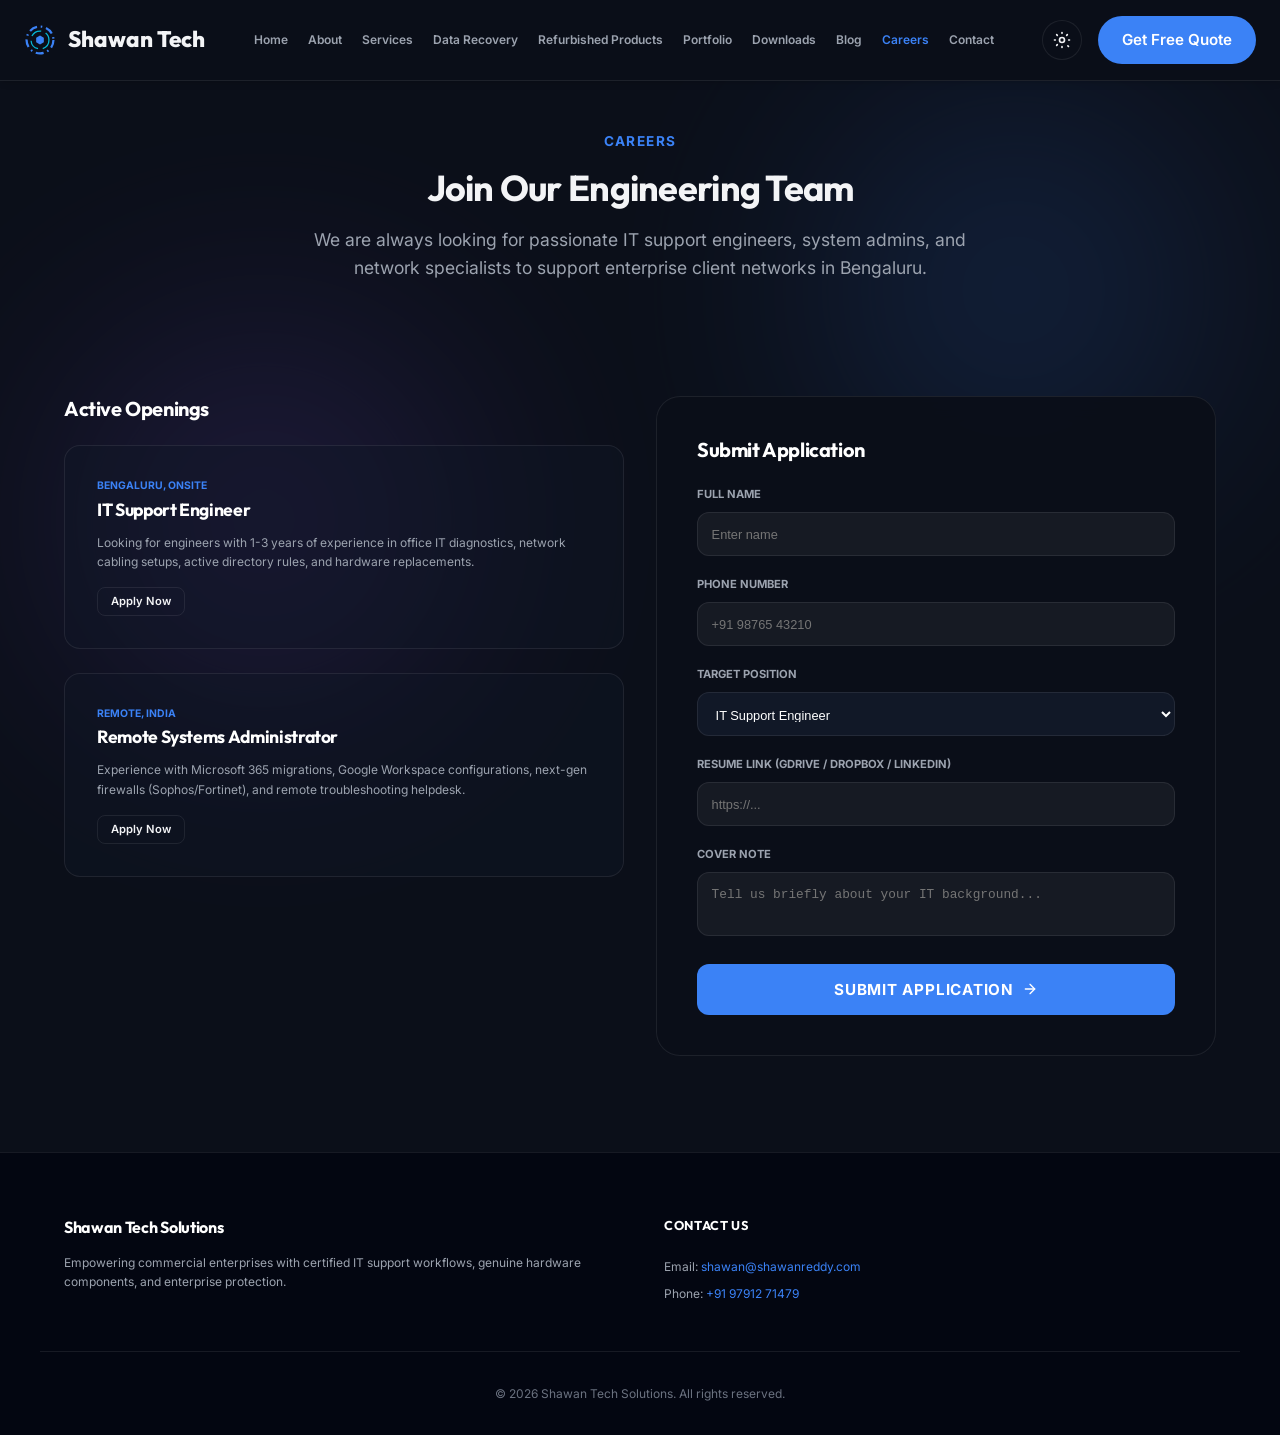
==== commit f14961a9: "Add intersection scroll reveal and localStorage theme toggle handlers to subpages to fix blank loadi" ====
--- a/careers/index.html
+++ b/careers/index.html
@@ -35,8 +35,8 @@
 
     <!-- Header / Sticky Navigation -->
     <header class="scrolled">
-        <div class="container nav-container">
-            <a href="../#home" class="logo">
+        <div class="container nav-container" style="max-width: 1440px;">
+            <a href="../#home" class="logo" style="white-space: nowrap;">
                 <svg viewBox="0 0 100 100" xmlns="http://www.w3.org/2000/svg" fill="none">
                     <circle cx="50" cy="50" r="42" stroke="var(--primary)" stroke-width="7" stroke-dasharray="25 12 5 12" />
                     <circle cx="50" cy="50" r="28" stroke="var(--secondary)" stroke-width="4" stroke-dasharray="35 15" />
@@ -48,13 +48,18 @@
                 <a href="../#home">Home</a>
                 <a href="../#about">About</a>
                 <a href="../#services">Services</a>
-                <a href="../#solutions">Solutions</a>
+                <a href="../data-recovery/">Data Recovery</a>
+                <a href="../refurbished-products/">Refurbished Products</a>
                 <a href="../#portfolio">Portfolio</a>
-                <a href="../#pricing">Pricing</a>
-                <a href="../#faq">FAQ</a>
+                <a href="../#downloads">Downloads</a>
+                <a href="../#blog">Blog</a>
+                <a href="../careers/" class="active">Careers</a>
                 <a href="../#contact">Contact</a>
             </nav>
             <div class="nav-actions">
+                <button id="theme-toggle" class="btn-theme" aria-label="Toggle Light/Dark Theme">
+                    <!-- Icon replaced dynamically by script -->
+                </button>
                 <a href="../#contact" class="btn btn-primary">Get Free Quote</a>
             </div>
         </div>
@@ -189,6 +194,45 @@
                 }, 1000);
             }, 800);
         });
+
+        // Theme toggle logic
+        const themeToggle = document.getElementById('theme-toggle');
+        const currentTheme = localStorage.getItem('theme') || 'dark';
+        document.documentElement.setAttribute('data-theme', currentTheme);
+        
+        if (themeToggle) {
+            themeToggle.innerHTML = currentTheme === 'light' 
+                ? '<svg fill="none" stroke="currentColor" viewBox="0 0 24 24" style="width: 1.25rem; height: 1.25rem;"><path stroke-linecap="round" stroke-linejoin="round" stroke-width="2" d="M20.354 15.354A9 9 0 018.646 3.646 9.003 9.003 0 0012 21a9.003 9.003 0 008.354-5.646z"></path></svg>'
+                : '<svg fill="none" stroke="currentColor" viewBox="0 0 24 24" style="width: 1.25rem; height: 1.25rem;"><path stroke-linecap="round" stroke-linejoin="round" stroke-width="2" d="M12 3v1m0 16v1m9-9h-1M4 12H3m15.364-6.364l-.707.707M6.343 17.657l-.707.707m0-12.728l.707.707m12.728 12.728l.707.707M15 12a3 3 0 11-6 0 3 3 0 016 0z"></path></svg>';
+
+            themeToggle.addEventListener('click', () => {
+                let theme = document.documentElement.getAttribute('data-theme');
+                if (theme === 'light') {
+                    theme = 'dark';
+                    themeToggle.innerHTML = '<svg fill="none" stroke="currentColor" viewBox="0 0 24 24" style="width: 1.25rem; height: 1.25rem;"><path stroke-linecap="round" stroke-linejoin="round" stroke-width="2" d="M12 3v1m0 16v1m9-9h-1M4 12H3m15.364-6.364l-.707.707M6.343 17.657l-.707.707m0-12.728l.707.707m12.728 12.728l.707.707M15 12a3 3 0 11-6 0 3 3 0 016 0z"></path></svg>';
+                } else {
+                    theme = 'light';
+                    themeToggle.innerHTML = '<svg fill="none" stroke="currentColor" viewBox="0 0 24 24" style="width: 1.25rem; height: 1.25rem;"><path stroke-linecap="round" stroke-linejoin="round" stroke-width="2" d="M20.354 15.354A9 9 0 018.646 3.646 9.003 9.003 0 0012 21a9.003 9.003 0 008.354-5.646z"></path></svg>';
+                }
+                document.documentElement.setAttribute('data-theme', theme);
+                localStorage.setItem('theme', theme);
+            });
+        }
+
+        // Scroll Reveal logic
+        const revealElements = document.querySelectorAll('.scroll-reveal');
+        const revealOnScroll = () => {
+            revealElements.forEach(el => {
+                const elementTop = el.getBoundingClientRect().top;
+                const elementVisible = 100;
+                if (elementTop < window.innerHeight - elementVisible) {
+                    el.classList.add('active');
+                }
+            });
+        };
+        window.addEventListener('scroll', revealOnScroll);
+        window.addEventListener('load', revealOnScroll);
+        revealOnScroll();
     </script>
 </body>
 </html>
--- a/style.css
+++ b/style.css
@@ -192,6 +192,8 @@
     justify-content: space-between;
     align-items: center;
     height: 80px;
+    max-width: 1440px;
+    width: 100%;
 }
 
 .logo {
@@ -199,9 +201,10 @@
     align-items: center;
     gap: 0.75rem;
     font-family: var(--font-heading);
-    font-size: 1.5rem;
+    font-size: 1.4rem;
     font-weight: 800;
     color: var(--text-primary);
+    white-space: nowrap;
 }
 
 .logo svg {
@@ -232,13 +235,15 @@
 .nav-links {
     display: flex;
     align-items: center;
-    gap: 1.75rem;
+    gap: 1.25rem;
 }
 
 .nav-links a {
-    font-size: 0.95rem;
-    font-weight: 500;
-    color: var(--text-secondary);
+    font-size: 0.75rem;
+    font-weight: 600;
+    color: var(--text-secondary);
+    white-space: nowrap;
+    transition: color var(--transition-fast);
 }
 
 .nav-links a:hover, .nav-links a.active {
@@ -2029,3 +2034,139 @@
     }
 }
 
+/* Data Recovery Landing Section */
+.recovery-landing-section {
+    padding: 6rem 1.5rem;
+    background-color: var(--bg-primary);
+    border-bottom: 1px solid var(--border-glass);
+    position: relative;
+    z-index: 10;
+}
+.recovery-landing-grid {
+    display: grid;
+    grid-template-columns: 1.2fr 0.8fr;
+    gap: 4rem;
+    align-items: center;
+    max-width: 1200px;
+    margin: 0 auto;
+}
+.recovery-left-content h4 {
+    color: var(--primary);
+    font-size: 0.7rem;
+    font-weight: 700;
+    text-transform: uppercase;
+    letter-spacing: 0.05em;
+    margin-bottom: 1.5rem;
+}
+.recovery-left-content h2 {
+    font-size: 2.25rem;
+    font-weight: 800;
+    color: #ffffff;
+    margin-bottom: 1.5rem;
+    font-family: var(--font-heading);
+}
+.recovery-left-content p {
+    font-size: 0.875rem;
+    color: var(--text-secondary);
+    line-height: 1.6;
+    margin-bottom: 2rem;
+}
+.recovery-ticks {
+    display: grid;
+    grid-template-columns: 1fr 1fr;
+    gap: 1rem;
+    margin-bottom: 2.5rem;
+}
+.recovery-tick-item {
+    display: flex;
+    align-items: center;
+    gap: 0.5rem;
+    font-size: 0.8rem;
+    color: #ffffff;
+    font-weight: 600;
+}
+.recovery-tick-item svg {
+    color: var(--primary);
+    width: 1rem;
+    height: 1rem;
+}
+.forensic-log-card {
+    background-color: rgba(11, 15, 25, 0.9);
+    border: 1px solid var(--border-glass);
+    border-radius: 1rem;
+    padding: 2rem;
+    font-family: monospace;
+    font-size: 0.75rem;
+    line-height: 1.8;
+}
+.forensic-log-card h4 {
+    color: var(--text-muted);
+    font-size: 0.7rem;
+    font-weight: 700;
+    text-transform: uppercase;
+    letter-spacing: 0.05em;
+    margin-bottom: 1.5rem;
+    font-family: var(--font-body);
+}
+.log-system { color: #6b7280; }
+.log-success { color: #10b981; }
+.log-status { color: #fecaca; }
+.log-status span { color: #ef4444; font-weight: bold; }
+.log-action { color: #9ca3af; }
+.log-extract { color: #10b981; }
+
+.recovery-alert-bar {
+    background: linear-gradient(90deg, rgba(239, 68, 68, 0.15) 0%, rgba(3, 6, 17, 0.8) 100%);
+    border-top: 1px solid rgba(239, 68, 68, 0.2);
+    border-bottom: 1px solid rgba(239, 68, 68, 0.2);
+    padding: 2rem 1.5rem;
+    text-align: center;
+    position: relative;
+    z-index: 10;
+}
+.recovery-alert-bar .container {
+    display: flex;
+    flex-direction: column;
+    align-items: center;
+    justify-content: center;
+    gap: 1.25rem;
+    max-width: 1200px;
+    margin: 0 auto;
+}
+.recovery-alert-bar h3 {
+    font-size: 1.1rem;
+    font-weight: 800;
+    color: #ffffff;
+}
+.recovery-alert-bar p {
+    font-size: 0.8rem;
+    color: #fecaca;
+    margin-top: 0.25rem;
+}
+.recovery-alert-bar .btn-alert-action {
+    background-color: #ef4444;
+    color: #ffffff;
+    font-weight: 700;
+    padding: 0.6rem 1.5rem;
+    border-radius: 2rem;
+    font-size: 0.75rem;
+    text-transform: uppercase;
+    letter-spacing: 0.05em;
+    border: none;
+    cursor: pointer;
+    text-decoration: none;
+    transition: background var(--transition-fast), transform var(--transition-fast);
+}
+.recovery-alert-bar .btn-alert-action:hover {
+    background-color: #dc2626;
+    transform: scale(1.03);
+}
+
+@media (max-width: 900px) {
+    .recovery-landing-grid {
+        grid-template-columns: 1fr;
+        gap: 3rem;
+    }
+}
+
+
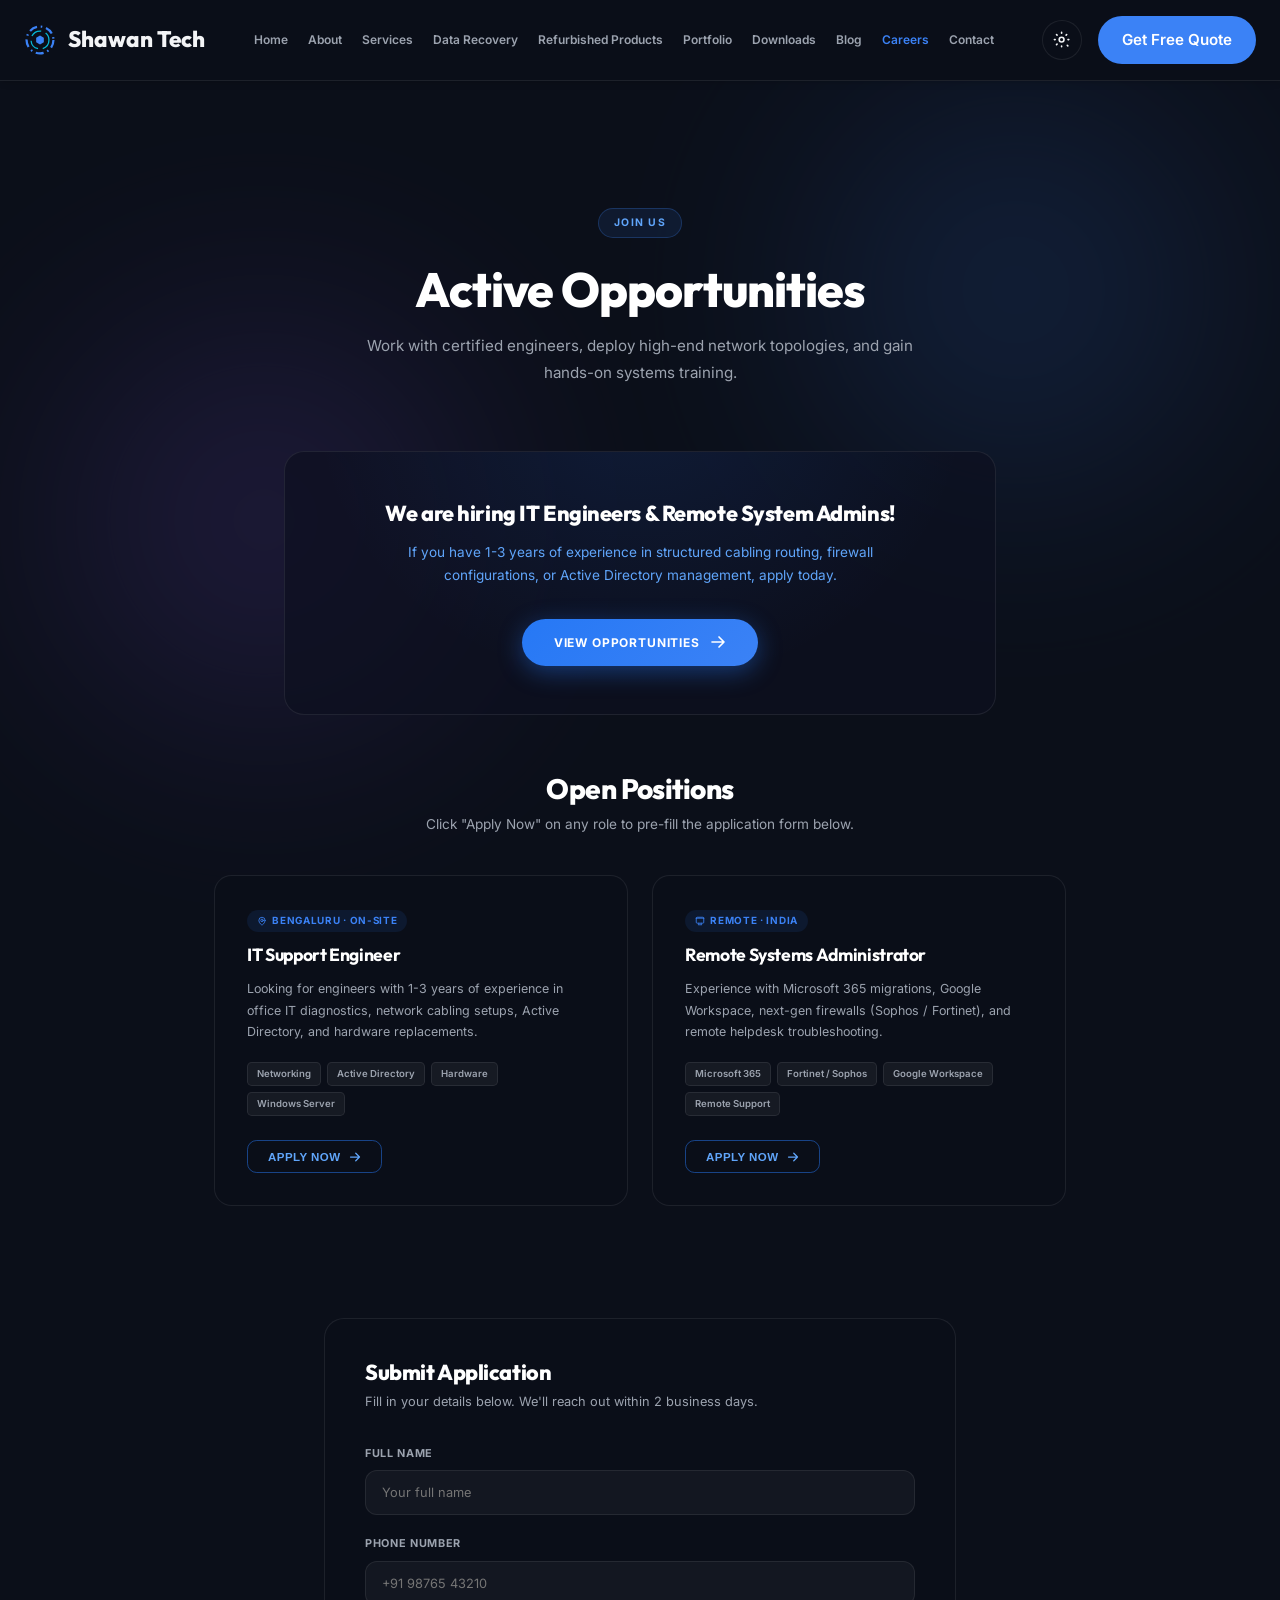
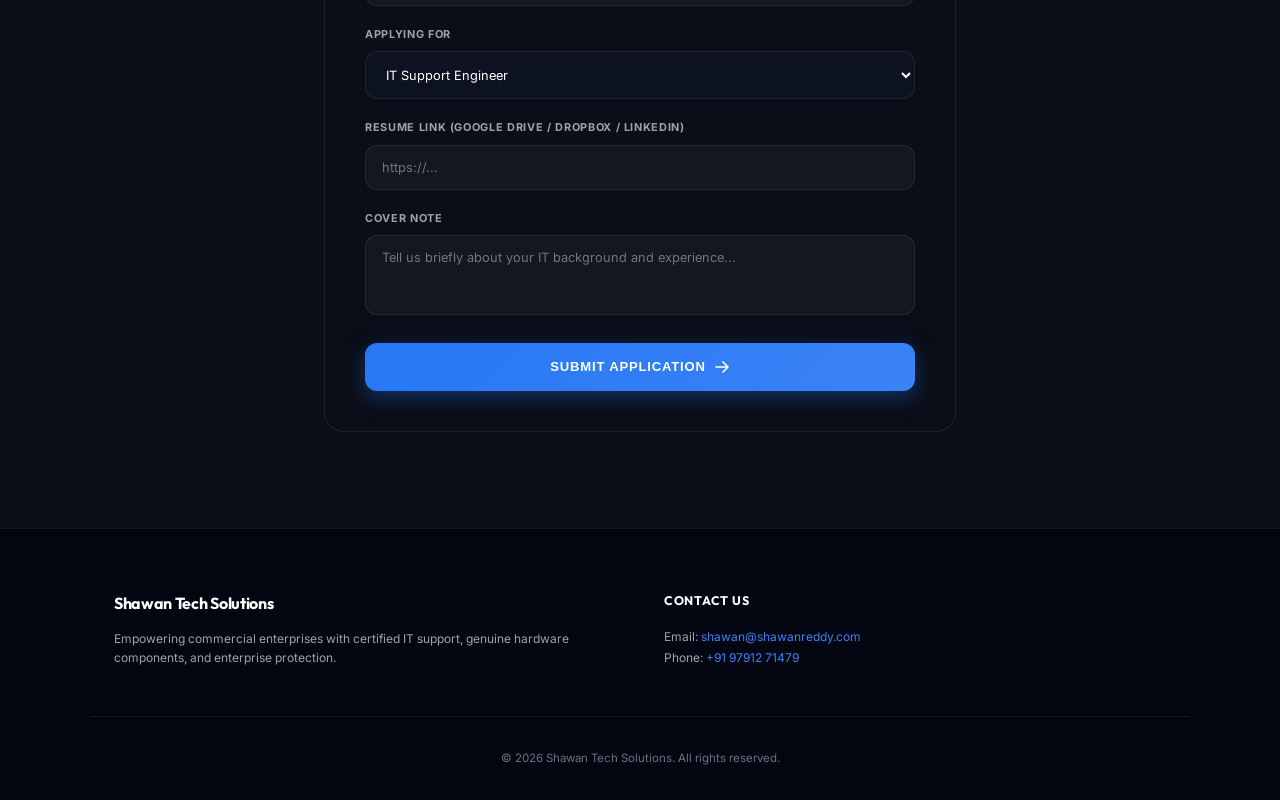
==== commit 30d44cbe: "feat: Redesign careers page with JOIN US hero, hiring banner card, job listings and application form" ====
--- a/careers/index.html
+++ b/careers/index.html
@@ -4,235 +4,530 @@
     <meta charset="UTF-8">
     <meta name="viewport" content="width=device-width, initial-scale=1.0">
     <title>Careers & Opportunities | Shawan Tech Solutions</title>
-    <meta name="description" content="Join the Shawan Tech engineering and support desk team in Bengaluru. Discover active opportunities for IT Support, Network Engineers, and Systems Admins.">
+    <meta name="description" content="Join the Shawan Tech engineering and support desk team. Discover active opportunities for IT Engineers and Remote System Admins.">
     <link rel="stylesheet" href="../style.css">
+    <link rel="preconnect" href="https://fonts.googleapis.com">
+    <link rel="preconnect" href="https://fonts.gstatic.com" crossorigin>
+    <link href="https://fonts.googleapis.com/css2?family=Inter:wght@400;500;600;700;800&display=swap" rel="stylesheet">
     <link rel="icon" type="image/svg+xml" href="data:image/svg+xml,<svg xmlns='http://www.w3.org/2000/svg' viewBox='0 0 100 100' fill='none'><circle cx='50' cy='50' r='42' stroke='%232563eb' stroke-width='8' stroke-dasharray='25 12' /><circle cx='50' cy='50' r='28' stroke='%233b82f6' stroke-width='4' /><polygon points='50 36, 62 43, 62 57, 50 64, 38 57, 38 43' fill='%232563eb' /><circle cx='50' cy='50' r='5' fill='%23ffffff' /></svg>">
     <style>
-        .career-grid {
+        body { font-family: 'Inter', sans-serif; }
+
+        /* ─── Hero ─── */
+        .careers-hero {
+            text-align: center;
+            padding: 5rem 1.5rem 4rem;
+            max-width: 760px;
+            margin: 0 auto;
+        }
+        .careers-hero-badge {
+            display: inline-flex;
+            align-items: center;
+            gap: 0.4rem;
+            background: rgba(59,130,246,0.1);
+            border: 1px solid rgba(59,130,246,0.25);
+            color: #60a5fa;
+            font-size: 0.65rem;
+            font-weight: 700;
+            padding: 0.35rem 0.9rem;
+            border-radius: 2rem;
+            text-transform: uppercase;
+            letter-spacing: 0.15em;
+            margin-bottom: 1.5rem;
+        }
+        .careers-hero h1 {
+            font-size: clamp(2.2rem, 5vw, 3rem);
+            font-weight: 800;
+            color: #fff;
+            margin-bottom: 1rem;
+            line-height: 1.15;
+        }
+        .careers-hero p {
+            font-size: 0.95rem;
+            color: var(--text-secondary);
+            line-height: 1.75;
+            max-width: 580px;
+            margin: 0 auto;
+        }
+
+        /* ─── Hiring Banner Card ─── */
+        .hiring-banner {
+            max-width: 760px;
+            margin: 0 auto 3.5rem;
+            padding: 0 1.5rem;
+        }
+        .hiring-card {
+            background: rgba(13, 17, 32, 0.7);
+            border: 1px solid var(--border-glass);
+            border-radius: 1.25rem;
+            padding: 3rem 3.5rem;
+            text-align: center;
+            position: relative;
+            overflow: hidden;
+        }
+        .hiring-card::before {
+            content: '';
+            position: absolute;
+            inset: 0;
+            background: radial-gradient(ellipse at 50% -20%, rgba(38,120,245,0.12) 0%, transparent 65%);
+            pointer-events: none;
+        }
+        .hiring-card h2 {
+            font-size: 1.35rem;
+            font-weight: 800;
+            color: #fff;
+            margin-bottom: 0.9rem;
+            position: relative;
+        }
+        .hiring-card p {
+            font-size: 0.85rem;
+            color: #60a5fa;
+            line-height: 1.7;
+            max-width: 480px;
+            margin: 0 auto 2rem;
+            position: relative;
+        }
+        .btn-view-opps {
+            display: inline-flex;
+            align-items: center;
+            gap: 0.65rem;
+            background: linear-gradient(135deg, #2678f5, #3b82f6);
+            color: #fff;
+            font-size: 0.75rem;
+            font-weight: 700;
+            text-transform: uppercase;
+            letter-spacing: 0.07em;
+            padding: 0.85rem 2rem;
+            border-radius: 2rem;
+            border: none;
+            cursor: pointer;
+            text-decoration: none;
+            box-shadow: 0 6px 24px rgba(38,120,245,0.4);
+            transition: opacity 0.2s, transform 0.2s;
+            position: relative;
+        }
+        .btn-view-opps:hover { opacity: 0.88; transform: scale(1.03); }
+        .btn-view-opps svg { width: 1rem; height: 1rem; }
+
+        /* ─── Opportunities Section ─── */
+        .opportunities-section {
+            max-width: 900px;
+            margin: 0 auto 4rem;
+            padding: 0 1.5rem;
+        }
+        .opp-header {
+            text-align: center;
+            margin-bottom: 2.5rem;
+        }
+        .opp-header h2 {
+            font-size: 1.75rem;
+            font-weight: 800;
+            color: #fff;
+            margin-bottom: 0.5rem;
+        }
+        .opp-header p {
+            font-size: 0.85rem;
+            color: var(--text-secondary);
+        }
+
+        .job-cards-grid {
             display: grid;
-            grid-template-columns: 1fr 1fr;
-            gap: 2rem;
+            grid-template-columns: repeat(auto-fit, minmax(380px, 1fr));
+            gap: 1.5rem;
+            margin-bottom: 3rem;
         }
         .job-card {
+            background: rgba(11, 15, 25, 0.7);
+            border: 1px solid var(--border-glass);
+            border-radius: 1.1rem;
             padding: 2rem;
-            border-radius: 1rem;
-            background-color: rgba(17, 24, 39, 0.4);
+            transition: border-color 0.25s, transform 0.25s, box-shadow 0.25s;
+        }
+        .job-card:hover {
+            border-color: rgba(96,165,250,0.35);
+            transform: translateY(-3px);
+            box-shadow: 0 16px 40px rgba(0,0,0,0.4);
+        }
+        .job-location {
+            display: inline-flex;
+            align-items: center;
+            gap: 0.35rem;
+            font-size: 0.62rem;
+            font-weight: 700;
+            color: var(--primary);
+            text-transform: uppercase;
+            letter-spacing: 0.07em;
+            background: rgba(38,120,245,0.1);
+            padding: 0.2rem 0.6rem;
+            border-radius: 2rem;
+            margin-bottom: 0.75rem;
+        }
+        .job-card h3 {
+            font-size: 1.1rem;
+            font-weight: 700;
+            color: #fff;
+            margin-bottom: 0.75rem;
+        }
+        .job-card p {
+            font-size: 0.78rem;
+            color: var(--text-secondary);
+            line-height: 1.7;
+            margin-bottom: 1.25rem;
+        }
+        .job-tags {
+            display: flex;
+            flex-wrap: wrap;
+            gap: 0.4rem;
+            margin-bottom: 1.5rem;
+        }
+        .job-tag {
+            font-size: 0.6rem;
+            font-weight: 600;
+            color: var(--text-secondary);
+            background: rgba(255,255,255,0.05);
             border: 1px solid var(--border-glass);
-            margin-bottom: 1.5rem;
-        }
-        @media (max-width: 768px) {
-            .career-grid {
-                grid-template-columns: 1fr;
-            }
+            padding: 0.2rem 0.55rem;
+            border-radius: 0.3rem;
+        }
+        .btn-apply {
+            display: inline-flex;
+            align-items: center;
+            gap: 0.5rem;
+            background: transparent;
+            border: 1px solid rgba(38,120,245,0.5);
+            color: #60a5fa;
+            font-size: 0.72rem;
+            font-weight: 700;
+            padding: 0.6rem 1.25rem;
+            border-radius: 0.6rem;
+            cursor: pointer;
+            transition: background 0.2s, border-color 0.2s;
+            text-transform: uppercase;
+            letter-spacing: 0.04em;
+        }
+        .btn-apply:hover {
+            background: rgba(38,120,245,0.12);
+            border-color: #60a5fa;
+        }
+
+        /* ─── Application Form ─── */
+        .apply-form-section {
+            max-width: 680px;
+            margin: 0 auto 6rem;
+            padding: 0 1.5rem;
+        }
+        .apply-form-card {
+            background: rgba(11, 15, 25, 0.7);
+            border: 1px solid var(--border-glass);
+            border-radius: 1.25rem;
+            padding: 2.5rem;
+        }
+        .apply-form-card h2 {
+            font-size: 1.35rem;
+            font-weight: 800;
+            color: #fff;
+            margin-bottom: 0.4rem;
+        }
+        .apply-form-card .form-sub {
+            font-size: 0.8rem;
+            color: var(--text-secondary);
+            margin-bottom: 2rem;
+        }
+        .form-field { margin-bottom: 1.25rem; }
+        .form-label {
+            display: block;
+            font-size: 0.68rem;
+            font-weight: 700;
+            color: var(--text-secondary);
+            text-transform: uppercase;
+            letter-spacing: 0.06em;
+            margin-bottom: 0.5rem;
+        }
+        .form-input, .form-select, .form-textarea {
+            width: 100%;
+            padding: 0.875rem 1rem;
+            border-radius: 0.75rem;
+            background: rgba(255,255,255,0.04);
+            border: 1px solid var(--border-glass);
+            color: #fff;
+            font-size: 0.8rem;
+            font-family: 'Inter', sans-serif;
+            outline: none;
+            transition: border-color 0.2s;
+            box-sizing: border-box;
+        }
+        .form-select { background: #0d1220; height: 3rem; }
+        .form-textarea { height: 5rem; resize: none; }
+        .form-input:focus, .form-select:focus, .form-textarea:focus {
+            border-color: rgba(38,120,245,0.6);
+        }
+        .btn-submit {
+            width: 100%;
+            padding: 1rem;
+            border-radius: 0.75rem;
+            background: linear-gradient(135deg, #2678f5, #3b82f6);
+            border: none;
+            color: #fff;
+            font-size: 0.82rem;
+            font-weight: 700;
+            text-transform: uppercase;
+            letter-spacing: 0.06em;
+            cursor: pointer;
+            display: flex;
+            align-items: center;
+            justify-content: center;
+            gap: 0.5rem;
+            box-shadow: 0 6px 20px rgba(38,120,245,0.35);
+            transition: opacity 0.2s;
+        }
+        .btn-submit:hover { opacity: 0.88; }
+        .form-success {
+            display: none;
+            margin-top: 1rem;
+            background: rgba(16,185,129,0.1);
+            border: 1px solid var(--success);
+            color: #6ee7b7;
+            padding: 0.9rem 1rem;
+            border-radius: 0.75rem;
+            font-size: 0.78rem;
+        }
+
+        @media (max-width: 640px) {
+            .hiring-card { padding: 2rem 1.5rem; }
+            .job-cards-grid { grid-template-columns: 1fr; }
         }
     </style>
 </head>
 <body>
-
-    <!-- Ambient background glows -->
     <div class="ambient-glow glow-primary"></div>
     <div class="ambient-glow glow-secondary"></div>
 
-    <!-- Header / Sticky Navigation -->
+    <!-- Header -->
     <header class="scrolled">
-        <div class="container nav-container" style="max-width: 1440px;">
-            <a href="../#home" class="logo" style="white-space: nowrap;">
+        <div class="container nav-container" style="max-width:1440px;">
+            <a href="../index.html#home" class="logo" style="white-space:nowrap;">
                 <svg viewBox="0 0 100 100" xmlns="http://www.w3.org/2000/svg" fill="none">
-                    <circle cx="50" cy="50" r="42" stroke="var(--primary)" stroke-width="7" stroke-dasharray="25 12 5 12" />
-                    <circle cx="50" cy="50" r="28" stroke="var(--secondary)" stroke-width="4" stroke-dasharray="35 15" />
-                    <polygon points="50 36, 62 43, 62 57, 50 64, 38 57, 38 43" fill="var(--primary)" />
+                    <circle cx="50" cy="50" r="42" stroke="var(--primary)" stroke-width="7" stroke-dasharray="25 12 5 12"/>
+                    <circle cx="50" cy="50" r="28" stroke="var(--secondary)" stroke-width="4" stroke-dasharray="35 15"/>
+                    <polygon points="50 36, 62 43, 62 57, 50 64, 38 57, 38 43" fill="var(--primary)"/>
                 </svg>
                 Shawan Tech
             </a>
             <nav class="nav-links">
-                <a href="../#home">Home</a>
-                <a href="../#about">About</a>
-                <a href="../#services">Services</a>
-                <a href="../data-recovery/">Data Recovery</a>
-                <a href="../refurbished-products/">Refurbished Products</a>
-                <a href="../#portfolio">Portfolio</a>
-                <a href="../#downloads">Downloads</a>
-                <a href="../#blog">Blog</a>
-                <a href="../careers/" class="active">Careers</a>
-                <a href="../#contact">Contact</a>
+                <a href="../index.html#home">Home</a>
+                <a href="../index.html#about">About</a>
+                <a href="../index.html#services">Services</a>
+                <a href="../data-recovery/index.html">Data Recovery</a>
+                <a href="../refurbished-products/index.html">Refurbished Products</a>
+                <a href="../index.html#portfolio">Portfolio</a>
+                <a href="../downloads/index.html">Downloads</a>
+                <a href="../index.html#blog">Blog</a>
+                <a href="../careers/index.html" class="active">Careers</a>
+                <a href="../index.html#contact">Contact</a>
             </nav>
             <div class="nav-actions">
-                <button id="theme-toggle" class="btn-theme" aria-label="Toggle Light/Dark Theme">
-                    <!-- Icon replaced dynamically by script -->
-                </button>
-                <a href="../#contact" class="btn btn-primary">Get Free Quote</a>
+                <button id="theme-toggle" class="btn-theme" aria-label="Toggle Theme"></button>
+                <a href="../index.html#contact" class="btn btn-primary">Get Free Quote</a>
             </div>
         </div>
     </header>
 
-    <main style="padding-top: 8rem; padding-bottom: 6rem;">
-        
-        <!-- Header -->
-        <section class="container" style="margin-bottom: 4rem;">
-            <div class="section-header" style="text-align: center;">
-                <span class="section-subtitle">Careers</span>
-                <h1 class="section-title">Join Our Engineering Team</h1>
-                <p class="section-description">We are always looking for passionate IT support engineers, system admins, and network specialists to support enterprise client networks in Bengaluru.</p>
-            </div>
+    <main style="padding-top:8rem;">
+
+        <!-- Hero -->
+        <section class="careers-hero scroll-reveal">
+            <span class="careers-hero-badge">Join Us</span>
+            <h1>Active Opportunities</h1>
+            <p>Work with certified engineers, deploy high-end network topologies, and gain hands-on systems training.</p>
         </section>
 
-        <!-- Positions & Intake Form -->
-        <section class="container">
-            <div class="career-grid">
-                
-                <!-- Left: Job Openings -->
-                <div>
-                    <h2 style="font-size: 1.25rem; font-weight: 700; color: #fff; margin-bottom: 1.5rem;">Active Openings</h2>
-                    
-                    <div class="job-card">
-                        <span style="font-size: 0.65rem; font-weight: 700; color: var(--primary); text-transform: uppercase; display: block; margin-bottom: 0.25rem;">Bengaluru, Onsite</span>
-                        <h3 style="font-size: 1.1rem; font-weight: 700; color: #fff; margin-bottom: 0.75rem;">IT Support Engineer</h3>
-                        <p style="font-size: 0.75rem; color: var(--text-secondary); line-height: 1.6; margin-bottom: 1rem;">Looking for engineers with 1-3 years of experience in office IT diagnostics, network cabling setups, active directory rules, and hardware replacements.</p>
-                        <button onclick="document.getElementById('candidate-pos').value='IT Support Engineer'; document.getElementById('candidateForm').scrollIntoView({behavior: 'smooth'});" class="btn btn-secondary" style="padding: 0.4rem 0.8rem; font-size: 0.7rem; border-radius: 0.5rem;">Apply Now</button>
-                    </div>
-
-                    <div class="job-card">
-                        <span style="font-size: 0.65rem; font-weight: 700; color: var(--primary); text-transform: uppercase; display: block; margin-bottom: 0.25rem;">Remote, India</span>
-                        <h3 style="font-size: 1.1rem; font-weight: 700; color: #fff; margin-bottom: 0.75rem;">Remote Systems Administrator</h3>
-                        <p style="font-size: 0.75rem; color: var(--text-secondary); line-height: 1.6; margin-bottom: 1rem;">Experience with Microsoft 365 migrations, Google Workspace configurations, next-gen firewalls (Sophos/Fortinet), and remote troubleshooting helpdesk.</p>
-                        <button onclick="document.getElementById('candidate-pos').value='Remote Systems Administrator'; document.getElementById('candidateForm').scrollIntoView({behavior: 'smooth'});" class="btn btn-secondary" style="padding: 0.4rem 0.8rem; font-size: 0.7rem; border-radius: 0.5rem;">Apply Now</button>
-                    </div>
+        <!-- Hiring Banner -->
+        <div class="hiring-banner scroll-reveal">
+            <div class="hiring-card">
+                <h2>We are hiring IT Engineers &amp; Remote System Admins!</h2>
+                <p>If you have 1-3 years of experience in structured cabling routing, firewall configurations, or Active Directory management, apply today.</p>
+                <a href="#opportunities" class="btn-view-opps" id="view-opportunities-btn">
+                    View Opportunities
+                    <svg fill="none" stroke="currentColor" viewBox="0 0 24 24" stroke-width="2.5"><path stroke-linecap="round" stroke-linejoin="round" d="M13.5 4.5 21 12m0 0-7.5 7.5M21 12H3"/></svg>
+                </a>
+            </div>
+        </div>
+
+        <!-- Job Listings -->
+        <section class="opportunities-section scroll-reveal" id="opportunities">
+            <div class="opp-header">
+                <h2>Open Positions</h2>
+                <p>Click "Apply Now" on any role to pre-fill the application form below.</p>
+            </div>
+            <div class="job-cards-grid">
+
+                <!-- Card 1 -->
+                <div class="job-card">
+                    <span class="job-location">
+                        <svg width="10" height="10" fill="none" stroke="currentColor" stroke-width="2" viewBox="0 0 24 24"><path stroke-linecap="round" stroke-linejoin="round" d="M15 10.5a3 3 0 11-6 0 3 3 0 016 0z"/><path stroke-linecap="round" stroke-linejoin="round" d="M19.5 10.5c0 7.142-7.5 11.25-7.5 11.25S4.5 17.642 4.5 10.5a7.5 7.5 0 1115 0z"/></svg>
+                        Bengaluru · On-site
+                    </span>
+                    <h3>IT Support Engineer</h3>
+                    <p>Looking for engineers with 1-3 years of experience in office IT diagnostics, network cabling setups, Active Directory, and hardware replacements.</p>
+                    <div class="job-tags">
+                        <span class="job-tag">Networking</span>
+                        <span class="job-tag">Active Directory</span>
+                        <span class="job-tag">Hardware</span>
+                        <span class="job-tag">Windows Server</span>
+                    </div>
+                    <button class="btn-apply" onclick="applyFor('IT Support Engineer')">
+                        Apply Now
+                        <svg width="12" height="12" fill="none" stroke="currentColor" stroke-width="2.5" viewBox="0 0 24 24"><path stroke-linecap="round" stroke-linejoin="round" d="M13.5 4.5 21 12m0 0-7.5 7.5M21 12H3"/></svg>
+                    </button>
                 </div>
 
-                <!-- Right: Application Form -->
-                <div class="glass-card" style="padding: 2.5rem; border-radius: 1.5rem;">
-                    <h2 style="font-size: 1.25rem; font-weight: 700; color: #fff; margin-bottom: 1.5rem;">Submit Application</h2>
-                    
-                    <form id="candidateForm" style="display: flex; flex-direction: column; gap: 1.25rem;">
-                        <div>
-                            <label style="display: block; font-size: 0.7rem; font-weight: 700; color: var(--text-secondary); text-transform: uppercase; margin-bottom: 0.5rem;">Full Name</label>
-                            <input type="text" id="candidate-name" required placeholder="Enter name" style="width: 100%; padding: 0.85rem; border-radius: 0.75rem; background: rgba(255,255,255,0.05); border: 1px solid var(--border-glass); color: #fff; font-size: 0.8rem; outline: none;">
-                        </div>
-                        <div>
-                            <label style="display: block; font-size: 0.7rem; font-weight: 700; color: var(--text-secondary); text-transform: uppercase; margin-bottom: 0.5rem;">Phone Number</label>
-                            <input type="tel" id="candidate-phone" required placeholder="+91 98765 43210" style="width: 100%; padding: 0.85rem; border-radius: 0.75rem; background: rgba(255,255,255,0.05); border: 1px solid var(--border-glass); color: #fff; font-size: 0.8rem; outline: none;">
-                        </div>
-                        <div>
-                            <label style="display: block; font-size: 0.7rem; font-weight: 700; color: var(--text-secondary); text-transform: uppercase; margin-bottom: 0.5rem;">Target Position</label>
-                            <select id="candidate-pos" style="width: 100%; padding: 0.85rem; border-radius: 0.75rem; background: #111827; border: 1px solid var(--border-glass); color: #fff; font-size: 0.8rem; outline: none; height: 2.75rem;">
-                                <option value="IT Support Engineer">IT Support Engineer</option>
-                                <option value="Remote Systems Administrator">Remote Systems Administrator</option>
-                                <option value="General Application">General Application (Other role)</option>
-                            </select>
-                        </div>
-                        <div>
-                            <label style="display: block; font-size: 0.7rem; font-weight: 700; color: var(--text-secondary); text-transform: uppercase; margin-bottom: 0.5rem;">Resume Link (GDrive / Dropbox / LinkedIn)</label>
-                            <input type="url" id="candidate-resume" required placeholder="https://..." style="width: 100%; padding: 0.85rem; border-radius: 0.75rem; background: rgba(255,255,255,0.05); border: 1px solid var(--border-glass); color: #fff; font-size: 0.8rem; outline: none;">
-                        </div>
-                        <div>
-                            <label style="display: block; font-size: 0.7rem; font-weight: 700; color: var(--text-secondary); text-transform: uppercase; margin-bottom: 0.5rem;">Cover Note</label>
-                            <textarea id="candidate-note" placeholder="Tell us briefly about your IT background..." style="width: 100%; padding: 0.85rem; border-radius: 0.75rem; background: rgba(255,255,255,0.05); border: 1px solid var(--border-glass); color: #fff; font-size: 0.8rem; outline: none; height: 4rem; resize: none;"></textarea>
-                        </div>
-                        <button type="submit" class="btn btn-primary" style="padding: 1rem; border-radius: 0.75rem; font-weight: 700; text-transform: uppercase; letter-spacing: 0.05em; display: flex; align-items: center; justify-content: center; gap: 0.5rem;">
-                            Submit Application
-                            <svg xmlns="http://www.w3.org/2000/svg" width="16" height="16" viewBox="0 0 24 24" fill="none" stroke="currentColor" stroke-width="2" stroke-linecap="round" stroke-linejoin="round"><line x1="5" y1="12" x2="19" y2="12"></line><polyline points="12 5 19 12 12 19"></polyline></svg>
-                        </button>
-                    </form>
-                    <div id="candidateResponse" style="margin-top: 1rem; display: none;"></div>
+                <!-- Card 2 -->
+                <div class="job-card">
+                    <span class="job-location">
+                        <svg width="10" height="10" fill="none" stroke="currentColor" stroke-width="2" viewBox="0 0 24 24"><path stroke-linecap="round" stroke-linejoin="round" d="M9 17.25v1.007a3 3 0 01-.879 2.122L7.5 21h9l-.621-.621A3 3 0 0115 18.257V17.25m6-12V15a2.25 2.25 0 01-2.25 2.25H5.25A2.25 2.25 0 013 15V5.25m18 0A2.25 2.25 0 0018.75 3H5.25A2.25 2.25 0 003 5.25m18 0H3"/></svg>
+                        Remote · India
+                    </span>
+                    <h3>Remote Systems Administrator</h3>
+                    <p>Experience with Microsoft 365 migrations, Google Workspace, next-gen firewalls (Sophos / Fortinet), and remote helpdesk troubleshooting.</p>
+                    <div class="job-tags">
+                        <span class="job-tag">Microsoft 365</span>
+                        <span class="job-tag">Fortinet / Sophos</span>
+                        <span class="job-tag">Google Workspace</span>
+                        <span class="job-tag">Remote Support</span>
+                    </div>
+                    <button class="btn-apply" onclick="applyFor('Remote Systems Administrator')">
+                        Apply Now
+                        <svg width="12" height="12" fill="none" stroke="currentColor" stroke-width="2.5" viewBox="0 0 24 24"><path stroke-linecap="round" stroke-linejoin="round" d="M13.5 4.5 21 12m0 0-7.5 7.5M21 12H3"/></svg>
+                    </button>
                 </div>
 
             </div>
         </section>
 
+        <!-- Application Form -->
+        <section class="apply-form-section scroll-reveal" id="candidateFormSection">
+            <div class="apply-form-card">
+                <h2>Submit Application</h2>
+                <p class="form-sub">Fill in your details below. We'll reach out within 2 business days.</p>
+                <form id="candidateForm">
+                    <div class="form-field">
+                        <label class="form-label" for="candidate-name">Full Name</label>
+                        <input class="form-input" type="text" id="candidate-name" required placeholder="Your full name">
+                    </div>
+                    <div class="form-field">
+                        <label class="form-label" for="candidate-phone">Phone Number</label>
+                        <input class="form-input" type="tel" id="candidate-phone" required placeholder="+91 98765 43210">
+                    </div>
+                    <div class="form-field">
+                        <label class="form-label" for="candidate-pos">Applying For</label>
+                        <select class="form-select" id="candidate-pos">
+                            <option value="IT Support Engineer">IT Support Engineer</option>
+                            <option value="Remote Systems Administrator">Remote Systems Administrator</option>
+                            <option value="General Application">General Application (Other role)</option>
+                        </select>
+                    </div>
+                    <div class="form-field">
+                        <label class="form-label" for="candidate-resume">Resume Link (Google Drive / Dropbox / LinkedIn)</label>
+                        <input class="form-input" type="url" id="candidate-resume" required placeholder="https://...">
+                    </div>
+                    <div class="form-field">
+                        <label class="form-label" for="candidate-note">Cover Note</label>
+                        <textarea class="form-textarea" id="candidate-note" placeholder="Tell us briefly about your IT background and experience..."></textarea>
+                    </div>
+                    <button type="submit" class="btn-submit" id="submit-btn">
+                        Submit Application
+                        <svg width="16" height="16" fill="none" stroke="currentColor" stroke-width="2.5" viewBox="0 0 24 24"><path stroke-linecap="round" stroke-linejoin="round" d="M13.5 4.5 21 12m0 0-7.5 7.5M21 12H3"/></svg>
+                    </button>
+                </form>
+                <div class="form-success" id="candidateResponse">
+                    ✔ Application details processed! Opening WhatsApp to send your details…
+                </div>
+            </div>
+        </section>
+
     </main>
 
     <!-- Footer -->
-    <footer style="background-color: #030611; padding: 4rem 1.5rem 2rem; border-top: 1px solid var(--border-glass); position: relative; z-index: 10;">
-        <div class="container" style="display: grid; grid-template-columns: repeat(auto-fit, minmax(200px, 1fr)); gap: 3rem; max-width: 1200px; margin: 0 auto 3rem;">
-            <div style="display: flex; flex-direction: column; gap: 1rem;">
-                <h4 style="font-size: 1rem; font-weight: 700; color: #ffffff;">Shawan Tech Solutions</h4>
-                <p style="font-size: 0.75rem; color: var(--text-secondary); line-height: 1.6;">Empowering commercial enterprises with certified IT support workflows, genuine hardware components, and enterprise protection.</p>
-            </div>
+    <footer style="background:#030611;padding:4rem 1.5rem 2rem;border-top:1px solid var(--border-glass);position:relative;z-index:10;">
+        <div class="container" style="display:grid;grid-template-columns:repeat(auto-fit,minmax(200px,1fr));gap:3rem;max-width:1100px;margin:0 auto 3rem;">
             <div>
-                <h4 style="font-size: 0.8rem; font-weight: 700; color: #ffffff; text-transform: uppercase; letter-spacing: 0.05em; margin-bottom: 1.5rem;">Contact Us</h4>
-                <p style="font-size: 0.75rem; color: var(--text-secondary); line-height: 1.6; margin-bottom: 0.5rem;">Email: <a href="mailto:shawan@shawanreddy.com" style="color: var(--primary);">shawan@shawanreddy.com</a></p>
-                <p style="font-size: 0.75rem; color: var(--text-secondary); line-height: 1.6;">Phone: <a href="tel:+919791271479" style="color: var(--primary);">+91 97912 71479</a></p>
+                <h4 style="font-size:1rem;font-weight:700;color:#fff;margin-bottom:1rem;">Shawan Tech Solutions</h4>
+                <p style="font-size:0.75rem;color:var(--text-secondary);line-height:1.65;">Empowering commercial enterprises with certified IT support, genuine hardware components, and enterprise protection.</p>
+            </div>
+            <div>
+                <h4 style="font-size:0.78rem;font-weight:700;color:#fff;text-transform:uppercase;letter-spacing:0.06em;margin-bottom:1.2rem;">Contact Us</h4>
+                <p style="font-size:0.75rem;color:var(--text-secondary);line-height:1.7;">Email: <a href="mailto:shawan@shawanreddy.com" style="color:var(--primary);">shawan@shawanreddy.com</a><br>Phone: <a href="tel:+919791271479" style="color:var(--primary);">+91 97912 71479</a></p>
             </div>
         </div>
-        <div class="container" style="border-top: 1px solid var(--border-glass); padding-top: 2rem; text-align: center; max-width: 1200px; margin: 0 auto;">
-            <p style="font-size: 0.75rem; color: var(--text-muted);">© 2026 Shawan Tech Solutions. All rights reserved.</p>
+        <div class="container" style="border-top:1px solid var(--border-glass);padding-top:2rem;text-align:center;max-width:1100px;margin:0 auto;">
+            <p style="font-size:0.72rem;color:var(--text-muted);">© 2026 Shawan Tech Solutions. All rights reserved.</p>
         </div>
     </footer>
 
-    <!-- Form Handler script -->
     <script>
+        // Smooth scroll "View Opportunities" button
+        document.getElementById('view-opportunities-btn').addEventListener('click', function(e) {
+            e.preventDefault();
+            document.getElementById('opportunities').scrollIntoView({ behavior: 'smooth' });
+        });
+
+        // Pre-fill position and scroll to form
+        function applyFor(position) {
+            document.getElementById('candidate-pos').value = position;
+            document.getElementById('candidateFormSection').scrollIntoView({ behavior: 'smooth' });
+        }
+
+        // Form submit → WhatsApp
         document.getElementById('candidateForm').addEventListener('submit', function(e) {
             e.preventDefault();
-            const submitBtn = this.querySelector('button[type="submit"]');
-            submitBtn.disabled = true;
-            submitBtn.innerText = 'Submitting...';
-
-            const name = document.getElementById('candidate-name').value;
-            const phone = document.getElementById('candidate-phone').value;
+            const btn = document.getElementById('submit-btn');
+            btn.disabled = true;
+            btn.innerText = 'Submitting…';
+            const name     = document.getElementById('candidate-name').value;
+            const phone    = document.getElementById('candidate-phone').value;
             const position = document.getElementById('candidate-pos').value;
-            const resume = document.getElementById('candidate-resume').value;
-            const note = document.getElementById('candidate-note').value;
-
-            const applicationMsg = `*New Candidate Application*\n\n` +
-                                   `👤 *Name:* ${name}\n` +
-                                   `📞 *Phone:* ${phone}\n` +
-                                   `💼 *Position:* ${position}\n` +
-                                   `📄 *Resume:* ${resume}\n\n` +
-                                   `✉️ *Cover Note:*\n${note}`;
-
-            const waUrl = `https://wa.me/919791271479?text=${encodeURIComponent(applicationMsg)}`;
-
+            const resume   = document.getElementById('candidate-resume').value;
+            const note     = document.getElementById('candidate-note').value;
+            const msg = `*New Candidate Application*\n\n` +
+                        `👤 *Name:* ${name}\n` +
+                        `📞 *Phone:* ${phone}\n` +
+                        `💼 *Position:* ${position}\n` +
+                        `📄 *Resume:* ${resume}\n\n` +
+                        `✉️ *Cover Note:*\n${note}`;
+            const waUrl = `https://wa.me/919791271479?text=${encodeURIComponent(msg)}`;
             setTimeout(() => {
-                submitBtn.disabled = false;
-                submitBtn.innerText = 'Submit Application';
-                const resBlock = document.getElementById('candidateResponse');
-                resBlock.style.display = 'block';
-                resBlock.innerHTML = `<div style="background: rgba(16, 185, 129, 0.1); border: 1px solid var(--success); color: #fff; padding: 1rem; border-radius: 0.75rem; font-size: 0.75rem; display: flex; align-items: center; gap: 0.5rem;">✔ Application details processed! Opening WhatsApp to send your resume...</div>`;
-                
-                setTimeout(() => {
-                    window.location.href = waUrl;
-                }, 1000);
+                btn.disabled = false;
+                btn.innerText = 'Submit Application';
+                const res = document.getElementById('candidateResponse');
+                res.style.display = 'block';
+                setTimeout(() => { window.location.href = waUrl; }, 1000);
             }, 800);
         });
 
-        // Theme toggle logic
-        const themeToggle = document.getElementById('theme-toggle');
-        const currentTheme = localStorage.getItem('theme') || 'dark';
-        document.documentElement.setAttribute('data-theme', currentTheme);
-        
-        if (themeToggle) {
-            themeToggle.innerHTML = currentTheme === 'light' 
-                ? '<svg fill="none" stroke="currentColor" viewBox="0 0 24 24" style="width: 1.25rem; height: 1.25rem;"><path stroke-linecap="round" stroke-linejoin="round" stroke-width="2" d="M20.354 15.354A9 9 0 018.646 3.646 9.003 9.003 0 0012 21a9.003 9.003 0 008.354-5.646z"></path></svg>'
-                : '<svg fill="none" stroke="currentColor" viewBox="0 0 24 24" style="width: 1.25rem; height: 1.25rem;"><path stroke-linecap="round" stroke-linejoin="round" stroke-width="2" d="M12 3v1m0 16v1m9-9h-1M4 12H3m15.364-6.364l-.707.707M6.343 17.657l-.707.707m0-12.728l.707.707m12.728 12.728l.707.707M15 12a3 3 0 11-6 0 3 3 0 016 0z"></path></svg>';
-
-            themeToggle.addEventListener('click', () => {
-                let theme = document.documentElement.getAttribute('data-theme');
-                if (theme === 'light') {
-                    theme = 'dark';
-                    themeToggle.innerHTML = '<svg fill="none" stroke="currentColor" viewBox="0 0 24 24" style="width: 1.25rem; height: 1.25rem;"><path stroke-linecap="round" stroke-linejoin="round" stroke-width="2" d="M12 3v1m0 16v1m9-9h-1M4 12H3m15.364-6.364l-.707.707M6.343 17.657l-.707.707m0-12.728l.707.707m12.728 12.728l.707.707M15 12a3 3 0 11-6 0 3 3 0 016 0z"></path></svg>';
-                } else {
-                    theme = 'light';
-                    themeToggle.innerHTML = '<svg fill="none" stroke="currentColor" viewBox="0 0 24 24" style="width: 1.25rem; height: 1.25rem;"><path stroke-linecap="round" stroke-linejoin="round" stroke-width="2" d="M20.354 15.354A9 9 0 018.646 3.646 9.003 9.003 0 0012 21a9.003 9.003 0 008.354-5.646z"></path></svg>';
-                }
-                document.documentElement.setAttribute('data-theme', theme);
-                localStorage.setItem('theme', theme);
+        // Theme
+        const tt = document.getElementById('theme-toggle');
+        const ct = localStorage.getItem('theme') || 'dark';
+        document.documentElement.setAttribute('data-theme', ct);
+        const moonSVG = '<svg fill="none" stroke="currentColor" viewBox="0 0 24 24" style="width:1.2rem;height:1.2rem;"><path stroke-linecap="round" stroke-linejoin="round" stroke-width="2" d="M20.354 15.354A9 9 0 018.646 3.646 9.003 9.003 0 0012 21a9.003 9.003 0 008.354-5.646z"></path></svg>';
+        const sunSVG  = '<svg fill="none" stroke="currentColor" viewBox="0 0 24 24" style="width:1.2rem;height:1.2rem;"><path stroke-linecap="round" stroke-linejoin="round" stroke-width="2" d="M12 3v1m0 16v1m9-9h-1M4 12H3m15.364-6.364l-.707.707M6.343 17.657l-.707.707m0-12.728l.707.707m12.728 12.728l.707.707M15 12a3 3 0 11-6 0 3 3 0 016 0z"></path></svg>';
+        if (tt) {
+            tt.innerHTML = ct === 'light' ? moonSVG : sunSVG;
+            tt.addEventListener('click', () => {
+                const nt = document.documentElement.getAttribute('data-theme') === 'light' ? 'dark' : 'light';
+                document.documentElement.setAttribute('data-theme', nt);
+                localStorage.setItem('theme', nt);
+                tt.innerHTML = nt === 'light' ? moonSVG : sunSVG;
             });
         }
 
-        // Scroll Reveal logic
-        const revealElements = document.querySelectorAll('.scroll-reveal');
-        const revealOnScroll = () => {
-            revealElements.forEach(el => {
-                const elementTop = el.getBoundingClientRect().top;
-                const elementVisible = 100;
-                if (elementTop < window.innerHeight - elementVisible) {
-                    el.classList.add('active');
-                }
-            });
-        };
-        window.addEventListener('scroll', revealOnScroll);
-        window.addEventListener('load', revealOnScroll);
-        revealOnScroll();
+        // Scroll reveal
+        const els = document.querySelectorAll('.scroll-reveal');
+        const reveal = () => els.forEach(el => {
+            if (el.getBoundingClientRect().top < window.innerHeight - 80) el.classList.add('active');
+        });
+        window.addEventListener('scroll', reveal);
+        window.addEventListener('load', reveal);
+        reveal();
     </script>
 </body>
 </html>
--- a/style.css
+++ b/style.css
@@ -2169,4 +2169,120 @@
     }
 }
 
-
+/* Refurbished IT Assets Showcase Landing Section */
+.refurbished-landing-section {
+    padding: 6rem 1.5rem;
+    background-color: var(--bg-secondary);
+    border-bottom: 1px solid var(--border-glass);
+    position: relative;
+    z-index: 10;
+}
+.refurbished-landing-grid {
+    display: grid;
+    grid-template-columns: repeat(3, 1fr);
+    gap: 2rem;
+    max-width: 1200px;
+    margin: 3rem auto 3.5rem;
+}
+.refurbished-landing-card {
+    background-color: rgba(17, 24, 39, 0.4);
+    border: 1px solid var(--border-glass);
+    border-radius: 0.75rem;
+    padding: 2rem;
+    display: flex;
+    flex-direction: column;
+    gap: 1.25rem;
+    transition: border-color var(--transition-fast), transform var(--transition-fast);
+}
+.refurbished-landing-card:hover {
+    border-color: var(--primary);
+    transform: translateY(-5px);
+}
+.refurbished-badge-tag {
+    align-self: flex-start;
+    font-size: 0.6rem;
+    font-weight: 700;
+    text-transform: uppercase;
+    letter-spacing: 0.05em;
+    padding: 0.25rem 0.65rem;
+    border-radius: 0.25rem;
+    background-color: rgba(16, 185, 129, 0.1);
+    border: 1px solid rgba(16, 185, 129, 0.2);
+    color: var(--success);
+}
+.refurbished-landing-card h3 {
+    font-size: 1.1rem;
+    font-weight: 700;
+    color: #ffffff;
+}
+.refurbished-landing-card p {
+    font-size: 0.75rem;
+    color: var(--text-secondary);
+    line-height: 1.5;
+}
+.refurbished-divider {
+    height: 1px;
+    background-color: var(--border-glass);
+    width: 100%;
+}
+.refurbished-card-footer {
+    display: flex;
+    justify-content: space-between;
+    align-items: center;
+}
+.refurbished-certified-label {
+    font-size: 0.65rem;
+    font-weight: 700;
+    color: var(--text-muted);
+    text-transform: uppercase;
+    letter-spacing: 0.05em;
+}
+.refurbished-quote-link {
+    font-size: 0.75rem;
+    font-weight: 700;
+    color: var(--primary);
+    text-decoration: none;
+    transition: color var(--transition-fast);
+}
+.refurbished-quote-link:hover {
+    color: var(--accent);
+}
+
+.refurbished-browse-btn-container {
+    display: flex;
+    justify-content: center;
+}
+.btn-browse-catalog {
+    display: inline-flex;
+    align-items: center;
+    gap: 0.5rem;
+    background-color: transparent;
+    border: 1px solid var(--border-glass);
+    color: #ffffff;
+    font-weight: 700;
+    font-size: 0.75rem;
+    text-transform: uppercase;
+    letter-spacing: 0.05em;
+    padding: 0.85rem 2rem;
+    border-radius: 2rem;
+    text-decoration: none;
+    transition: border-color var(--transition-fast), background var(--transition-fast);
+}
+.btn-browse-catalog:hover {
+    border-color: #ffffff;
+    background-color: rgba(255, 255, 255, 0.05);
+}
+
+@media (max-width: 1024px) {
+    .refurbished-landing-grid {
+        grid-template-columns: repeat(2, 1fr);
+    }
+}
+@media (max-width: 768px) {
+    .refurbished-landing-grid {
+        grid-template-columns: 1fr;
+    }
+}
+
+
+
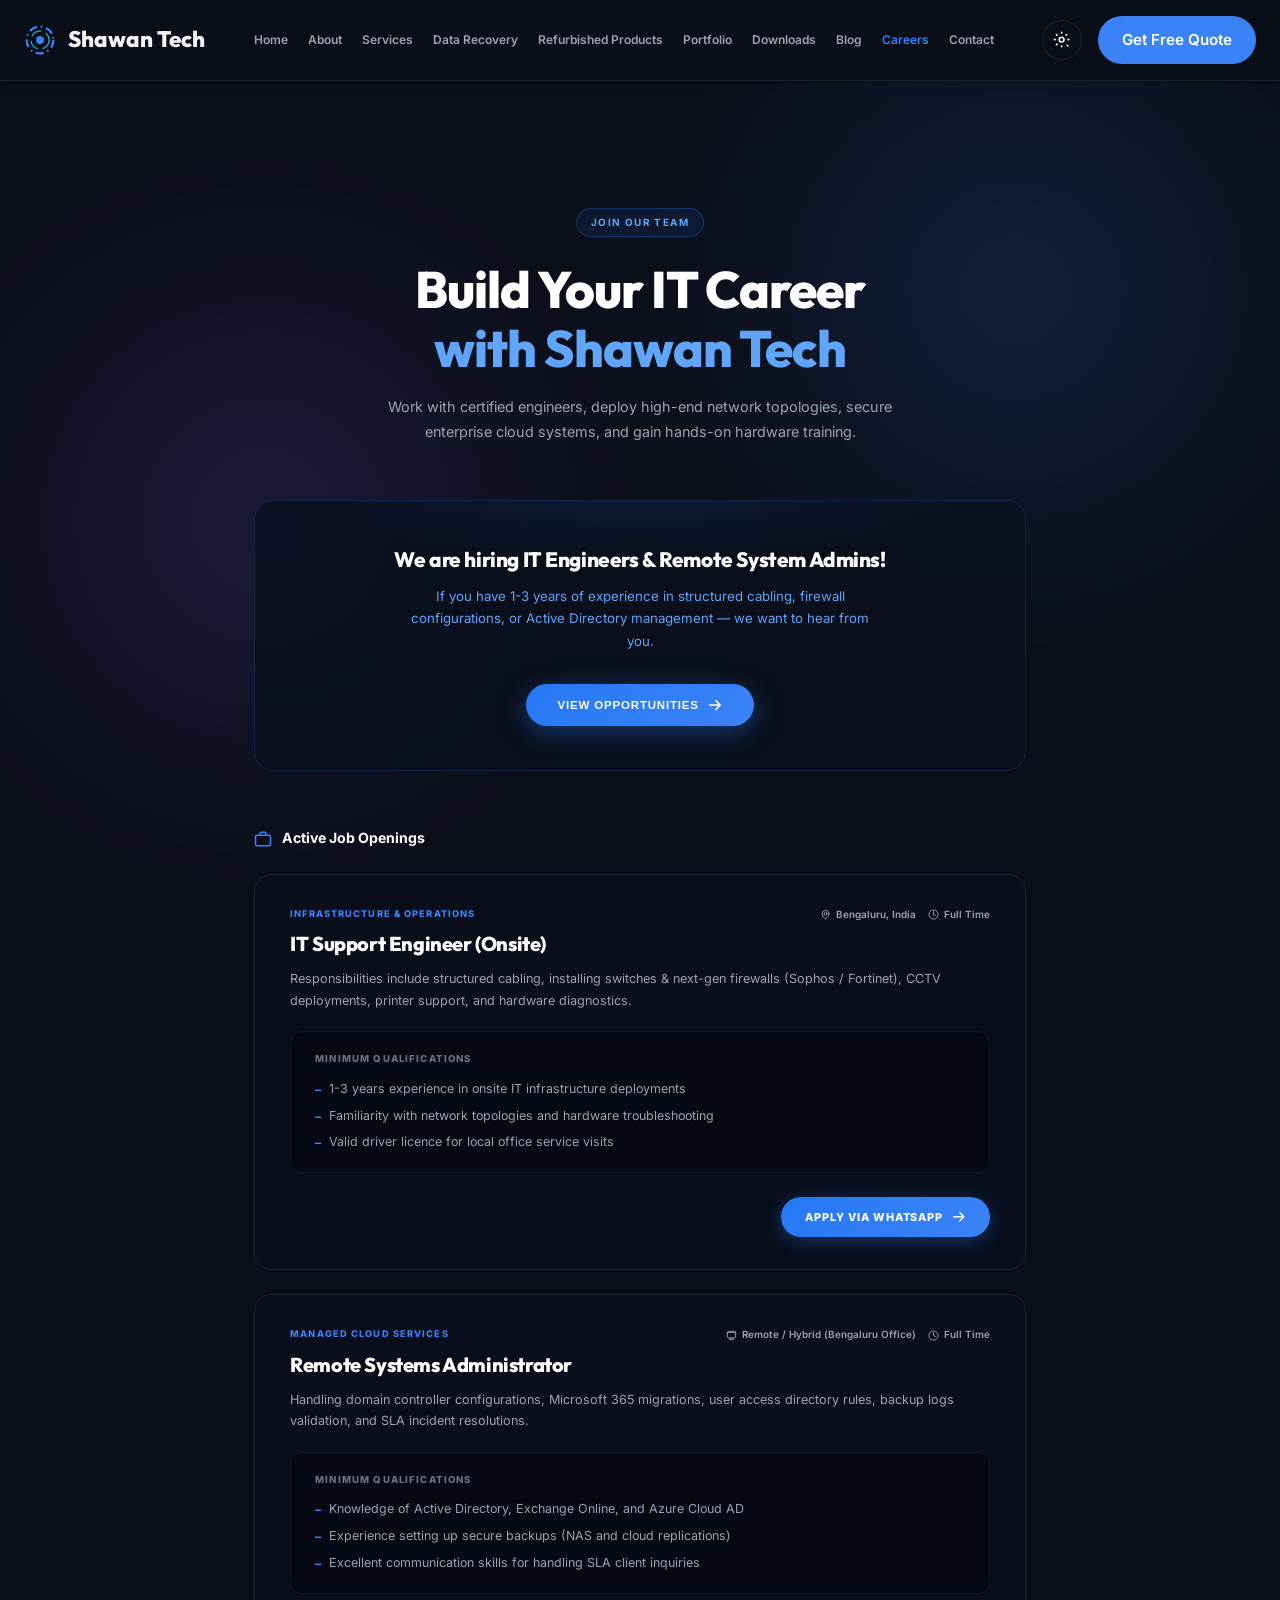
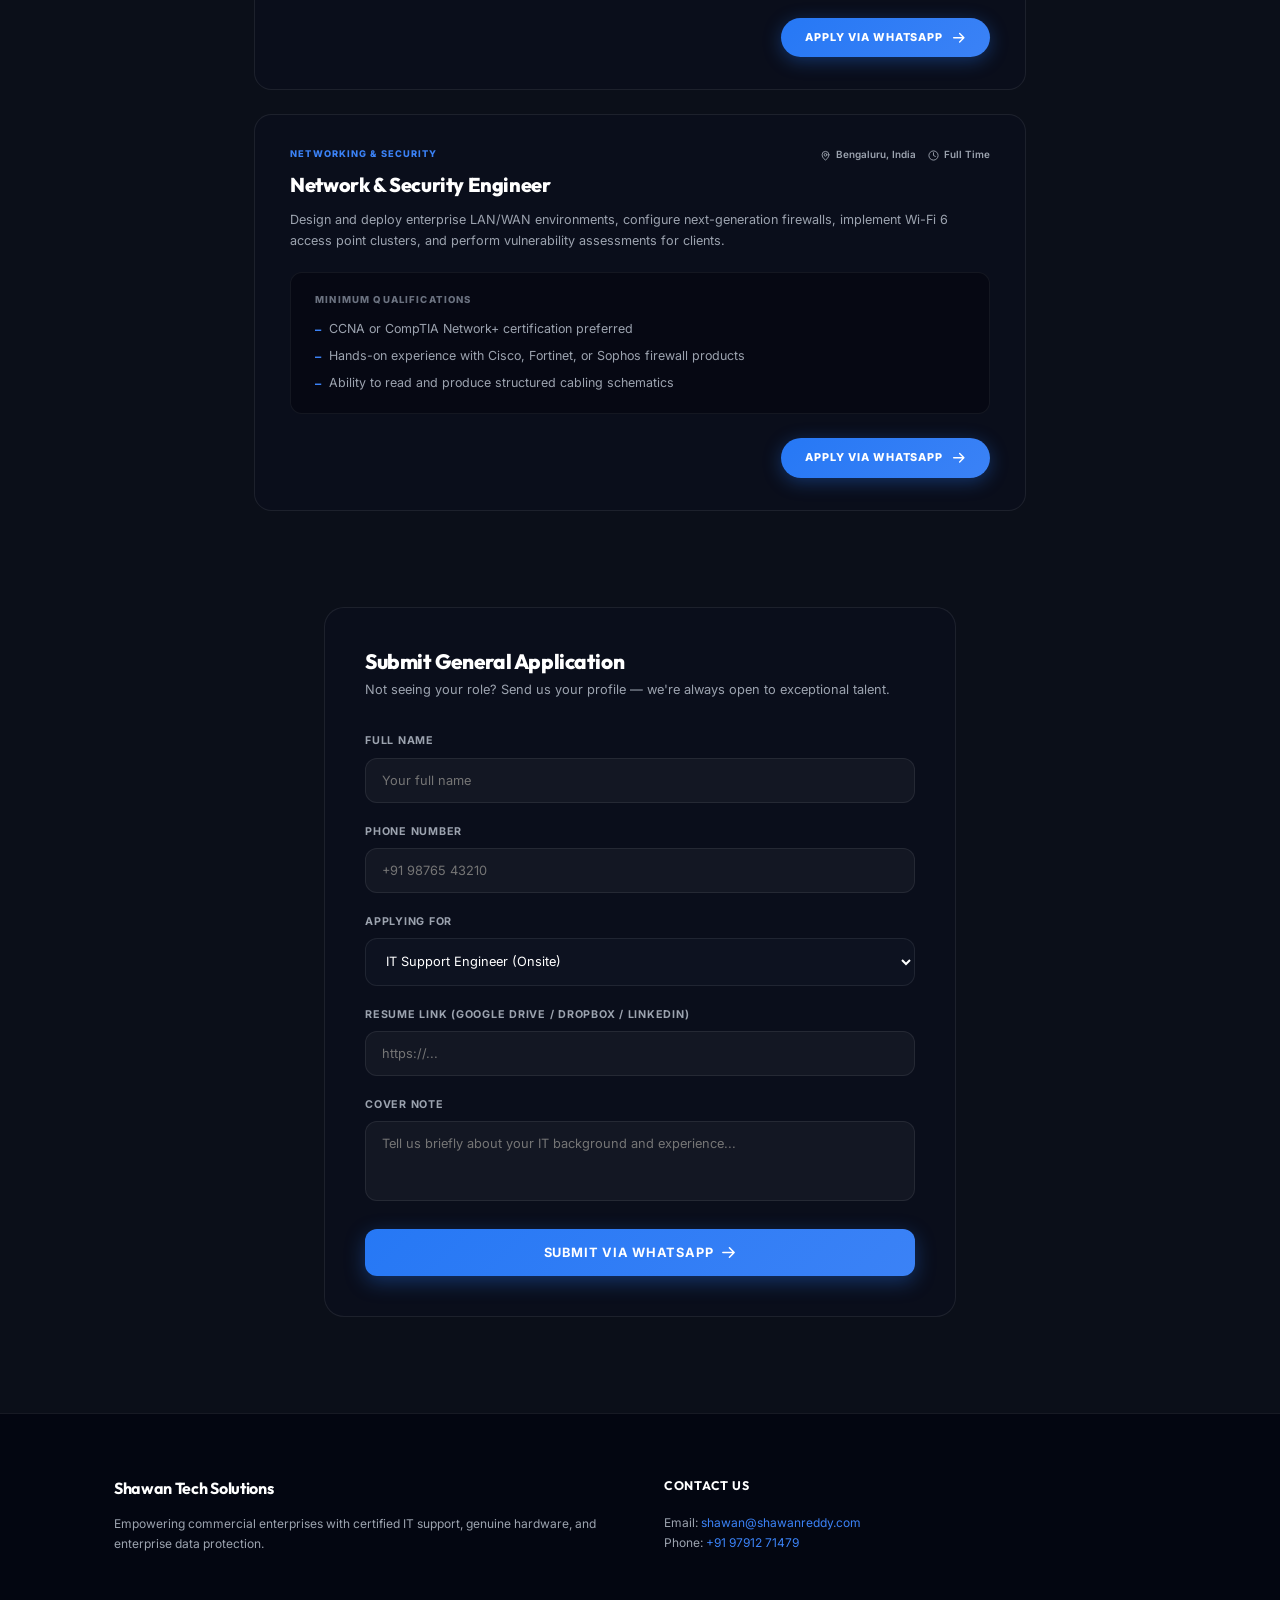
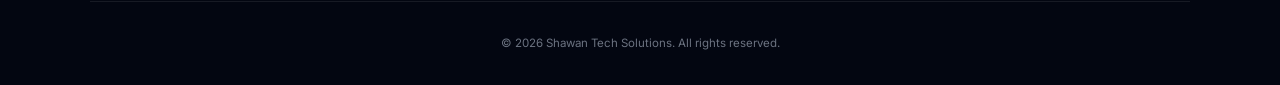
==== commit 349478d8: "feat: Professional careers page with job listing cards, qualifications boxes, Apply via WhatsApp but" ====
--- a/careers/index.html
+++ b/careers/index.html
@@ -4,211 +4,255 @@
     <meta charset="UTF-8">
     <meta name="viewport" content="width=device-width, initial-scale=1.0">
     <title>Careers & Opportunities | Shawan Tech Solutions</title>
-    <meta name="description" content="Join the Shawan Tech engineering and support desk team. Discover active opportunities for IT Engineers and Remote System Admins.">
+    <meta name="description" content="Join the Shawan Tech engineering and support desk team. Discover active opportunities for IT Engineers and Remote System Admins in Bengaluru.">
     <link rel="stylesheet" href="../style.css">
     <link rel="preconnect" href="https://fonts.googleapis.com">
     <link rel="preconnect" href="https://fonts.gstatic.com" crossorigin>
     <link href="https://fonts.googleapis.com/css2?family=Inter:wght@400;500;600;700;800&display=swap" rel="stylesheet">
-    <link rel="icon" type="image/svg+xml" href="data:image/svg+xml,<svg xmlns='http://www.w3.org/2000/svg' viewBox='0 0 100 100' fill='none'><circle cx='50' cy='50' r='42' stroke='%232563eb' stroke-width='8' stroke-dasharray='25 12' /><circle cx='50' cy='50' r='28' stroke='%233b82f6' stroke-width='4' /><polygon points='50 36, 62 43, 62 57, 50 64, 38 57, 38 43' fill='%232563eb' /><circle cx='50' cy='50' r='5' fill='%23ffffff' /></svg>">
+    <link rel="icon" type="image/svg+xml" href="data:image/svg+xml,<svg xmlns='http://www.w3.org/2000/svg' viewBox='0 0 100 100' fill='none'><circle cx='50' cy='50' r='42' stroke='%232563eb' stroke-width='8' stroke-dasharray='25 12'/><circle cx='50' cy='50' r='28' stroke='%233b82f6' stroke-width='4'/><polygon points='50 36,62 43,62 57,50 64,38 57,38 43' fill='%232563eb'/><circle cx='50' cy='50' r='5' fill='%23fff'/></svg>">
     <style>
         body { font-family: 'Inter', sans-serif; }
 
         /* ─── Hero ─── */
         .careers-hero {
             text-align: center;
-            padding: 5rem 1.5rem 4rem;
-            max-width: 760px;
+            padding: 5rem 1.5rem 3.5rem;
+            max-width: 700px;
             margin: 0 auto;
         }
-        .careers-hero-badge {
+        .hero-pill {
             display: inline-flex;
             align-items: center;
             gap: 0.4rem;
-            background: rgba(59,130,246,0.1);
-            border: 1px solid rgba(59,130,246,0.25);
+            background: rgba(38,120,245,0.1);
+            border: 1px solid rgba(38,120,245,0.3);
             color: #60a5fa;
-            font-size: 0.65rem;
+            font-size: 0.62rem;
             font-weight: 700;
+            letter-spacing: 0.14em;
+            text-transform: uppercase;
             padding: 0.35rem 0.9rem;
             border-radius: 2rem;
-            text-transform: uppercase;
-            letter-spacing: 0.15em;
-            margin-bottom: 1.5rem;
+            margin-bottom: 1.4rem;
         }
         .careers-hero h1 {
-            font-size: clamp(2.2rem, 5vw, 3rem);
+            font-size: clamp(2.4rem, 5vw, 3.2rem);
             font-weight: 800;
             color: #fff;
+            line-height: 1.15;
             margin-bottom: 1rem;
-            line-height: 1.15;
-        }
+        }
+        .careers-hero h1 span { color: #60a5fa; }
         .careers-hero p {
-            font-size: 0.95rem;
+            font-size: 0.9rem;
             color: var(--text-secondary);
             line-height: 1.75;
-            max-width: 580px;
+            max-width: 520px;
             margin: 0 auto;
         }
 
-        /* ─── Hiring Banner Card ─── */
-        .hiring-banner {
-            max-width: 760px;
+        /* ─── Hiring Banner ─── */
+        .hiring-banner-wrap {
+            max-width: 820px;
             margin: 0 auto 3.5rem;
             padding: 0 1.5rem;
         }
-        .hiring-card {
-            background: rgba(13, 17, 32, 0.7);
-            border: 1px solid var(--border-glass);
+        .hiring-banner-card {
+            background: rgba(11,15,28,0.8);
+            border: 1px solid rgba(38,120,245,0.2);
             border-radius: 1.25rem;
-            padding: 3rem 3.5rem;
+            padding: 2.8rem 3rem;
             text-align: center;
             position: relative;
             overflow: hidden;
         }
-        .hiring-card::before {
+        .hiring-banner-card::before {
             content: '';
             position: absolute;
             inset: 0;
-            background: radial-gradient(ellipse at 50% -20%, rgba(38,120,245,0.12) 0%, transparent 65%);
+            background: radial-gradient(ellipse 70% 50% at 50% -10%, rgba(38,120,245,0.14) 0%, transparent 65%);
             pointer-events: none;
         }
-        .hiring-card h2 {
-            font-size: 1.35rem;
+        .hiring-banner-card h2 {
+            font-size: 1.3rem;
             font-weight: 800;
             color: #fff;
-            margin-bottom: 0.9rem;
+            margin-bottom: 0.8rem;
             position: relative;
         }
-        .hiring-card p {
-            font-size: 0.85rem;
+        .hiring-banner-card p {
+            font-size: 0.83rem;
             color: #60a5fa;
+            max-width: 460px;
+            margin: 0 auto 2rem;
             line-height: 1.7;
-            max-width: 480px;
-            margin: 0 auto 2rem;
             position: relative;
         }
-        .btn-view-opps {
+        .btn-scroll-jobs {
             display: inline-flex;
             align-items: center;
-            gap: 0.65rem;
+            gap: 0.6rem;
             background: linear-gradient(135deg, #2678f5, #3b82f6);
             color: #fff;
-            font-size: 0.75rem;
+            font-size: 0.72rem;
             font-weight: 700;
+            letter-spacing: 0.07em;
             text-transform: uppercase;
-            letter-spacing: 0.07em;
             padding: 0.85rem 2rem;
             border-radius: 2rem;
             border: none;
             cursor: pointer;
-            text-decoration: none;
             box-shadow: 0 6px 24px rgba(38,120,245,0.4);
             transition: opacity 0.2s, transform 0.2s;
             position: relative;
         }
-        .btn-view-opps:hover { opacity: 0.88; transform: scale(1.03); }
-        .btn-view-opps svg { width: 1rem; height: 1rem; }
-
-        /* ─── Opportunities Section ─── */
-        .opportunities-section {
-            max-width: 900px;
-            margin: 0 auto 4rem;
-            padding: 0 1.5rem;
-        }
-        .opp-header {
-            text-align: center;
-            margin-bottom: 2.5rem;
-        }
-        .opp-header h2 {
-            font-size: 1.75rem;
-            font-weight: 800;
-            color: #fff;
-            margin-bottom: 0.5rem;
-        }
-        .opp-header p {
-            font-size: 0.85rem;
-            color: var(--text-secondary);
-        }
-
-        .job-cards-grid {
-            display: grid;
-            grid-template-columns: repeat(auto-fit, minmax(380px, 1fr));
+        .btn-scroll-jobs:hover { opacity: 0.88; transform: scale(1.03); }
+
+        /* ─── Section Header ─── */
+        .jobs-section {
+            max-width: 820px;
+            margin: 0 auto;
+            padding: 0 1.5rem 2rem;
+        }
+        .section-label {
+            display: flex;
+            align-items: center;
+            gap: 0.6rem;
+            font-size: 0.88rem;
+            font-weight: 700;
+            color: #fff;
+            margin-bottom: 1.5rem;
+        }
+        .section-label svg { color: var(--primary); }
+
+        /* ─── Job Cards ─── */
+        .job-listing {
+            display: flex;
+            flex-direction: column;
             gap: 1.5rem;
-            margin-bottom: 3rem;
-        }
-        .job-card {
-            background: rgba(11, 15, 25, 0.7);
+            margin-bottom: 4rem;
+        }
+        .job-listing-card {
+            background: rgba(11, 15, 28, 0.75);
             border: 1px solid var(--border-glass);
             border-radius: 1.1rem;
-            padding: 2rem;
-            transition: border-color 0.25s, transform 0.25s, box-shadow 0.25s;
-        }
-        .job-card:hover {
-            border-color: rgba(96,165,250,0.35);
-            transform: translateY(-3px);
-            box-shadow: 0 16px 40px rgba(0,0,0,0.4);
-        }
-        .job-location {
+            padding: 2rem 2.2rem;
+            transition: border-color 0.25s, box-shadow 0.25s;
+        }
+        .job-listing-card:hover {
+            border-color: rgba(38,120,245,0.3);
+            box-shadow: 0 12px 40px rgba(0,0,0,0.45);
+        }
+
+        .job-card-top {
+            display: flex;
+            align-items: flex-start;
+            justify-content: space-between;
+            gap: 1rem;
+            margin-bottom: 0.6rem;
+            flex-wrap: wrap;
+        }
+        .job-dept-tag {
+            font-size: 0.58rem;
+            font-weight: 800;
+            text-transform: uppercase;
+            letter-spacing: 0.12em;
+            color: var(--primary);
+        }
+        .job-meta-badges {
+            display: flex;
+            align-items: center;
+            gap: 0.75rem;
+            flex-shrink: 0;
+        }
+        .job-badge {
             display: inline-flex;
             align-items: center;
-            gap: 0.35rem;
+            gap: 0.3rem;
             font-size: 0.62rem;
-            font-weight: 700;
-            color: var(--primary);
-            text-transform: uppercase;
-            letter-spacing: 0.07em;
-            background: rgba(38,120,245,0.1);
-            padding: 0.2rem 0.6rem;
-            border-radius: 2rem;
+            font-weight: 600;
+            color: var(--text-secondary);
+        }
+        .job-badge svg { flex-shrink: 0; }
+
+        .job-listing-card h3 {
+            font-size: 1.25rem;
+            font-weight: 800;
+            color: #fff;
             margin-bottom: 0.75rem;
-        }
-        .job-card h3 {
-            font-size: 1.1rem;
-            font-weight: 700;
-            color: #fff;
-            margin-bottom: 0.75rem;
-        }
-        .job-card p {
-            font-size: 0.78rem;
+            line-height: 1.2;
+        }
+        .job-listing-card > p {
+            font-size: 0.79rem;
             color: var(--text-secondary);
             line-height: 1.7;
             margin-bottom: 1.25rem;
         }
-        .job-tags {
-            display: flex;
-            flex-wrap: wrap;
-            gap: 0.4rem;
+
+        /* Qualifications box */
+        .qualifications-box {
+            background: rgba(6, 8, 18, 0.8);
+            border: 1px solid rgba(255,255,255,0.06);
+            border-radius: 0.75rem;
+            padding: 1.2rem 1.5rem;
             margin-bottom: 1.5rem;
         }
-        .job-tag {
+        .qual-label {
             font-size: 0.6rem;
-            font-weight: 600;
+            font-weight: 800;
+            text-transform: uppercase;
+            letter-spacing: 0.12em;
+            color: var(--text-muted);
+            margin-bottom: 0.8rem;
+        }
+        .qual-list {
+            list-style: none;
+            padding: 0;
+            margin: 0;
+            display: flex;
+            flex-direction: column;
+            gap: 0.45rem;
+        }
+        .qual-list li {
+            display: flex;
+            align-items: flex-start;
+            gap: 0.5rem;
+            font-size: 0.78rem;
             color: var(--text-secondary);
-            background: rgba(255,255,255,0.05);
-            border: 1px solid var(--border-glass);
-            padding: 0.2rem 0.55rem;
-            border-radius: 0.3rem;
-        }
-        .btn-apply {
+            line-height: 1.5;
+        }
+        .qual-list li::before {
+            content: '–';
+            color: var(--primary);
+            font-weight: 700;
+            flex-shrink: 0;
+            margin-top: 1px;
+        }
+
+        .job-card-footer {
+            display: flex;
+            justify-content: flex-end;
+        }
+        .btn-whatsapp-apply {
             display: inline-flex;
             align-items: center;
-            gap: 0.5rem;
-            background: transparent;
-            border: 1px solid rgba(38,120,245,0.5);
-            color: #60a5fa;
-            font-size: 0.72rem;
-            font-weight: 700;
-            padding: 0.6rem 1.25rem;
-            border-radius: 0.6rem;
+            gap: 0.55rem;
+            background: linear-gradient(135deg, #2678f5, #3b82f6);
+            color: #fff;
+            font-size: 0.68rem;
+            font-weight: 800;
+            letter-spacing: 0.09em;
+            text-transform: uppercase;
+            padding: 0.7rem 1.5rem;
+            border-radius: 2rem;
+            border: none;
             cursor: pointer;
-            transition: background 0.2s, border-color 0.2s;
-            text-transform: uppercase;
-            letter-spacing: 0.04em;
-        }
-        .btn-apply:hover {
-            background: rgba(38,120,245,0.12);
-            border-color: #60a5fa;
-        }
+            text-decoration: none;
+            box-shadow: 0 4px 18px rgba(38,120,245,0.35);
+            transition: opacity 0.2s, transform 0.2s;
+        }
+        .btn-whatsapp-apply:hover { opacity: 0.88; transform: scale(1.02); }
+        .btn-whatsapp-apply svg { width: 0.85rem; height: 0.85rem; }
 
         /* ─── Application Form ─── */
         .apply-form-section {
@@ -217,30 +261,26 @@
             padding: 0 1.5rem;
         }
         .apply-form-card {
-            background: rgba(11, 15, 25, 0.7);
+            background: rgba(11,15,28,0.75);
             border: 1px solid var(--border-glass);
             border-radius: 1.25rem;
             padding: 2.5rem;
         }
         .apply-form-card h2 {
-            font-size: 1.35rem;
+            font-size: 1.3rem;
             font-weight: 800;
             color: #fff;
             margin-bottom: 0.4rem;
         }
-        .apply-form-card .form-sub {
-            font-size: 0.8rem;
-            color: var(--text-secondary);
-            margin-bottom: 2rem;
-        }
+        .form-sub { font-size: 0.8rem; color: var(--text-secondary); margin-bottom: 2rem; }
         .form-field { margin-bottom: 1.25rem; }
         .form-label {
             display: block;
-            font-size: 0.68rem;
+            font-size: 0.67rem;
             font-weight: 700;
             color: var(--text-secondary);
             text-transform: uppercase;
-            letter-spacing: 0.06em;
+            letter-spacing: 0.07em;
             margin-bottom: 0.5rem;
         }
         .form-input, .form-select, .form-textarea {
@@ -258,9 +298,7 @@
         }
         .form-select { background: #0d1220; height: 3rem; }
         .form-textarea { height: 5rem; resize: none; }
-        .form-input:focus, .form-select:focus, .form-textarea:focus {
-            border-color: rgba(38,120,245,0.6);
-        }
+        .form-input:focus, .form-select:focus, .form-textarea:focus { border-color: rgba(38,120,245,0.55); }
         .btn-submit {
             width: 100%;
             padding: 1rem;
@@ -268,7 +306,7 @@
             background: linear-gradient(135deg, #2678f5, #3b82f6);
             border: none;
             color: #fff;
-            font-size: 0.82rem;
+            font-size: 0.8rem;
             font-weight: 700;
             text-transform: uppercase;
             letter-spacing: 0.06em;
@@ -279,6 +317,7 @@
             gap: 0.5rem;
             box-shadow: 0 6px 20px rgba(38,120,245,0.35);
             transition: opacity 0.2s;
+            font-family: 'Inter', sans-serif;
         }
         .btn-submit:hover { opacity: 0.88; }
         .form-success {
@@ -292,9 +331,10 @@
             font-size: 0.78rem;
         }
 
-        @media (max-width: 640px) {
-            .hiring-card { padding: 2rem 1.5rem; }
-            .job-cards-grid { grid-template-columns: 1fr; }
+        @media (max-width: 600px) {
+            .hiring-banner-card { padding: 2rem 1.5rem; }
+            .job-card-top { flex-direction: column; gap: 0.5rem; }
+            .job-listing-card { padding: 1.5rem; }
         }
     </style>
 </head>
@@ -309,7 +349,7 @@
                 <svg viewBox="0 0 100 100" xmlns="http://www.w3.org/2000/svg" fill="none">
                     <circle cx="50" cy="50" r="42" stroke="var(--primary)" stroke-width="7" stroke-dasharray="25 12 5 12"/>
                     <circle cx="50" cy="50" r="28" stroke="var(--secondary)" stroke-width="4" stroke-dasharray="35 15"/>
-                    <polygon points="50 36, 62 43, 62 57, 50 64, 38 57, 38 43" fill="var(--primary)"/>
+                    <polygon points="50 36,62 43,62 57,50 64,38 57,38 43" fill="var(--primary)"/>
                 </svg>
                 Shawan Tech
             </a>
@@ -336,79 +376,150 @@
 
         <!-- Hero -->
         <section class="careers-hero scroll-reveal">
-            <span class="careers-hero-badge">Join Us</span>
-            <h1>Active Opportunities</h1>
-            <p>Work with certified engineers, deploy high-end network topologies, and gain hands-on systems training.</p>
+            <span class="hero-pill">Join Our Team</span>
+            <h1>Build Your IT Career<br><span>with Shawan Tech</span></h1>
+            <p>Work with certified engineers, deploy high-end network topologies, secure enterprise cloud systems, and gain hands-on hardware training.</p>
         </section>
 
         <!-- Hiring Banner -->
-        <div class="hiring-banner scroll-reveal">
-            <div class="hiring-card">
+        <div class="hiring-banner-wrap scroll-reveal">
+            <div class="hiring-banner-card">
                 <h2>We are hiring IT Engineers &amp; Remote System Admins!</h2>
-                <p>If you have 1-3 years of experience in structured cabling routing, firewall configurations, or Active Directory management, apply today.</p>
-                <a href="#opportunities" class="btn-view-opps" id="view-opportunities-btn">
+                <p>If you have 1-3 years of experience in structured cabling, firewall configurations, or Active Directory management — we want to hear from you.</p>
+                <button class="btn-scroll-jobs" onclick="document.getElementById('active-jobs').scrollIntoView({behavior:'smooth'})">
                     View Opportunities
-                    <svg fill="none" stroke="currentColor" viewBox="0 0 24 24" stroke-width="2.5"><path stroke-linecap="round" stroke-linejoin="round" d="M13.5 4.5 21 12m0 0-7.5 7.5M21 12H3"/></svg>
-                </a>
+                    <svg width="14" height="14" fill="none" stroke="currentColor" stroke-width="2.5" viewBox="0 0 24 24"><path stroke-linecap="round" stroke-linejoin="round" d="M13.5 4.5 21 12m0 0-7.5 7.5M21 12H3"/></svg>
+                </button>
             </div>
         </div>
 
-        <!-- Job Listings -->
-        <section class="opportunities-section scroll-reveal" id="opportunities">
-            <div class="opp-header">
-                <h2>Open Positions</h2>
-                <p>Click "Apply Now" on any role to pre-fill the application form below.</p>
+        <!-- ─── Job Listings ─── -->
+        <section class="jobs-section scroll-reveal" id="active-jobs">
+            <div class="section-label">
+                <svg width="18" height="18" fill="none" stroke="currentColor" stroke-width="2" viewBox="0 0 24 24">
+                    <rect x="2" y="7" width="20" height="14" rx="2"/><path d="M16 7V5a2 2 0 0 0-2-2h-4a2 2 0 0 0-2 2v2"/>
+                </svg>
+                Active Job Openings
             </div>
-            <div class="job-cards-grid">
-
-                <!-- Card 1 -->
-                <div class="job-card">
-                    <span class="job-location">
-                        <svg width="10" height="10" fill="none" stroke="currentColor" stroke-width="2" viewBox="0 0 24 24"><path stroke-linecap="round" stroke-linejoin="round" d="M15 10.5a3 3 0 11-6 0 3 3 0 016 0z"/><path stroke-linecap="round" stroke-linejoin="round" d="M19.5 10.5c0 7.142-7.5 11.25-7.5 11.25S4.5 17.642 4.5 10.5a7.5 7.5 0 1115 0z"/></svg>
-                        Bengaluru · On-site
-                    </span>
-                    <h3>IT Support Engineer</h3>
-                    <p>Looking for engineers with 1-3 years of experience in office IT diagnostics, network cabling setups, Active Directory, and hardware replacements.</p>
-                    <div class="job-tags">
-                        <span class="job-tag">Networking</span>
-                        <span class="job-tag">Active Directory</span>
-                        <span class="job-tag">Hardware</span>
-                        <span class="job-tag">Windows Server</span>
-                    </div>
-                    <button class="btn-apply" onclick="applyFor('IT Support Engineer')">
-                        Apply Now
-                        <svg width="12" height="12" fill="none" stroke="currentColor" stroke-width="2.5" viewBox="0 0 24 24"><path stroke-linecap="round" stroke-linejoin="round" d="M13.5 4.5 21 12m0 0-7.5 7.5M21 12H3"/></svg>
-                    </button>
+
+            <div class="job-listing">
+
+                <!-- ─── Job 1: IT Support Engineer ─── -->
+                <div class="job-listing-card scroll-reveal">
+                    <div class="job-card-top">
+                        <span class="job-dept-tag">Infrastructure &amp; Operations</span>
+                        <div class="job-meta-badges">
+                            <span class="job-badge">
+                                <svg width="11" height="11" fill="none" stroke="currentColor" stroke-width="2" viewBox="0 0 24 24"><path stroke-linecap="round" stroke-linejoin="round" d="M15 10.5a3 3 0 11-6 0 3 3 0 016 0z"/><path stroke-linecap="round" stroke-linejoin="round" d="M19.5 10.5c0 7.142-7.5 11.25-7.5 11.25S4.5 17.642 4.5 10.5a7.5 7.5 0 1115 0z"/></svg>
+                                Bengaluru, India
+                            </span>
+                            <span class="job-badge">
+                                <svg width="11" height="11" fill="none" stroke="currentColor" stroke-width="2" viewBox="0 0 24 24"><circle cx="12" cy="12" r="10"/><path stroke-linecap="round" stroke-linejoin="round" d="M12 6v6l4 2"/></svg>
+                                Full Time
+                            </span>
+                        </div>
+                    </div>
+
+                    <h3>IT Support Engineer (Onsite)</h3>
+                    <p>Responsibilities include structured cabling, installing switches &amp; next-gen firewalls (Sophos / Fortinet), CCTV deployments, printer support, and hardware diagnostics.</p>
+
+                    <div class="qualifications-box">
+                        <p class="qual-label">Minimum Qualifications</p>
+                        <ul class="qual-list">
+                            <li>1-3 years experience in onsite IT infrastructure deployments</li>
+                            <li>Familiarity with network topologies and hardware troubleshooting</li>
+                            <li>Valid driver licence for local office service visits</li>
+                        </ul>
+                    </div>
+
+                    <div class="job-card-footer">
+                        <a class="btn-whatsapp-apply" href="https://wa.me/919791271479?text=Hi%2C%20I%27d%20like%20to%20apply%20for%20the%20IT%20Support%20Engineer%20(Onsite)%20position%20at%20Shawan%20Tech." target="_blank" rel="noopener">
+                            Apply via WhatsApp
+                            <svg fill="none" stroke="currentColor" viewBox="0 0 24 24" stroke-width="2.5"><path stroke-linecap="round" stroke-linejoin="round" d="M13.5 4.5 21 12m0 0-7.5 7.5M21 12H3"/></svg>
+                        </a>
+                    </div>
                 </div>
 
-                <!-- Card 2 -->
-                <div class="job-card">
-                    <span class="job-location">
-                        <svg width="10" height="10" fill="none" stroke="currentColor" stroke-width="2" viewBox="0 0 24 24"><path stroke-linecap="round" stroke-linejoin="round" d="M9 17.25v1.007a3 3 0 01-.879 2.122L7.5 21h9l-.621-.621A3 3 0 0115 18.257V17.25m6-12V15a2.25 2.25 0 01-2.25 2.25H5.25A2.25 2.25 0 013 15V5.25m18 0A2.25 2.25 0 0018.75 3H5.25A2.25 2.25 0 003 5.25m18 0H3"/></svg>
-                        Remote · India
-                    </span>
+                <!-- ─── Job 2: Remote Systems Administrator ─── -->
+                <div class="job-listing-card scroll-reveal">
+                    <div class="job-card-top">
+                        <span class="job-dept-tag">Managed Cloud Services</span>
+                        <div class="job-meta-badges">
+                            <span class="job-badge">
+                                <svg width="11" height="11" fill="none" stroke="currentColor" stroke-width="2" viewBox="0 0 24 24"><path stroke-linecap="round" stroke-linejoin="round" d="M9 17.25v1.007a3 3 0 01-.879 2.122L7.5 21h9l-.621-.621A3 3 0 0115 18.257V17.25m6-12V15a2.25 2.25 0 01-2.25 2.25H5.25A2.25 2.25 0 013 15V5.25m18 0A2.25 2.25 0 0018.75 3H5.25A2.25 2.25 0 003 5.25m18 0H3"/></svg>
+                                Remote / Hybrid (Bengaluru Office)
+                            </span>
+                            <span class="job-badge">
+                                <svg width="11" height="11" fill="none" stroke="currentColor" stroke-width="2" viewBox="0 0 24 24"><circle cx="12" cy="12" r="10"/><path stroke-linecap="round" stroke-linejoin="round" d="M12 6v6l4 2"/></svg>
+                                Full Time
+                            </span>
+                        </div>
+                    </div>
+
                     <h3>Remote Systems Administrator</h3>
-                    <p>Experience with Microsoft 365 migrations, Google Workspace, next-gen firewalls (Sophos / Fortinet), and remote helpdesk troubleshooting.</p>
-                    <div class="job-tags">
-                        <span class="job-tag">Microsoft 365</span>
-                        <span class="job-tag">Fortinet / Sophos</span>
-                        <span class="job-tag">Google Workspace</span>
-                        <span class="job-tag">Remote Support</span>
-                    </div>
-                    <button class="btn-apply" onclick="applyFor('Remote Systems Administrator')">
-                        Apply Now
-                        <svg width="12" height="12" fill="none" stroke="currentColor" stroke-width="2.5" viewBox="0 0 24 24"><path stroke-linecap="round" stroke-linejoin="round" d="M13.5 4.5 21 12m0 0-7.5 7.5M21 12H3"/></svg>
-                    </button>
+                    <p>Handling domain controller configurations, Microsoft 365 migrations, user access directory rules, backup logs validation, and SLA incident resolutions.</p>
+
+                    <div class="qualifications-box">
+                        <p class="qual-label">Minimum Qualifications</p>
+                        <ul class="qual-list">
+                            <li>Knowledge of Active Directory, Exchange Online, and Azure Cloud AD</li>
+                            <li>Experience setting up secure backups (NAS and cloud replications)</li>
+                            <li>Excellent communication skills for handling SLA client inquiries</li>
+                        </ul>
+                    </div>
+
+                    <div class="job-card-footer">
+                        <a class="btn-whatsapp-apply" href="https://wa.me/919791271479?text=Hi%2C%20I%27d%20like%20to%20apply%20for%20the%20Remote%20Systems%20Administrator%20position%20at%20Shawan%20Tech." target="_blank" rel="noopener">
+                            Apply via WhatsApp
+                            <svg fill="none" stroke="currentColor" viewBox="0 0 24 24" stroke-width="2.5"><path stroke-linecap="round" stroke-linejoin="round" d="M13.5 4.5 21 12m0 0-7.5 7.5M21 12H3"/></svg>
+                        </a>
+                    </div>
+                </div>
+
+                <!-- ─── Job 3: Network Engineer ─── -->
+                <div class="job-listing-card scroll-reveal">
+                    <div class="job-card-top">
+                        <span class="job-dept-tag">Networking &amp; Security</span>
+                        <div class="job-meta-badges">
+                            <span class="job-badge">
+                                <svg width="11" height="11" fill="none" stroke="currentColor" stroke-width="2" viewBox="0 0 24 24"><path stroke-linecap="round" stroke-linejoin="round" d="M15 10.5a3 3 0 11-6 0 3 3 0 016 0z"/><path stroke-linecap="round" stroke-linejoin="round" d="M19.5 10.5c0 7.142-7.5 11.25-7.5 11.25S4.5 17.642 4.5 10.5a7.5 7.5 0 1115 0z"/></svg>
+                                Bengaluru, India
+                            </span>
+                            <span class="job-badge">
+                                <svg width="11" height="11" fill="none" stroke="currentColor" stroke-width="2" viewBox="0 0 24 24"><circle cx="12" cy="12" r="10"/><path stroke-linecap="round" stroke-linejoin="round" d="M12 6v6l4 2"/></svg>
+                                Full Time
+                            </span>
+                        </div>
+                    </div>
+
+                    <h3>Network &amp; Security Engineer</h3>
+                    <p>Design and deploy enterprise LAN/WAN environments, configure next-generation firewalls, implement Wi-Fi 6 access point clusters, and perform vulnerability assessments for clients.</p>
+
+                    <div class="qualifications-box">
+                        <p class="qual-label">Minimum Qualifications</p>
+                        <ul class="qual-list">
+                            <li>CCNA or CompTIA Network+ certification preferred</li>
+                            <li>Hands-on experience with Cisco, Fortinet, or Sophos firewall products</li>
+                            <li>Ability to read and produce structured cabling schematics</li>
+                        </ul>
+                    </div>
+
+                    <div class="job-card-footer">
+                        <a class="btn-whatsapp-apply" href="https://wa.me/919791271479?text=Hi%2C%20I%27d%20like%20to%20apply%20for%20the%20Network%20%26%20Security%20Engineer%20position%20at%20Shawan%20Tech." target="_blank" rel="noopener">
+                            Apply via WhatsApp
+                            <svg fill="none" stroke="currentColor" viewBox="0 0 24 24" stroke-width="2.5"><path stroke-linecap="round" stroke-linejoin="round" d="M13.5 4.5 21 12m0 0-7.5 7.5M21 12H3"/></svg>
+                        </a>
+                    </div>
                 </div>
 
             </div>
         </section>
 
-        <!-- Application Form -->
+        <!-- ─── General Application Form ─── -->
         <section class="apply-form-section scroll-reveal" id="candidateFormSection">
             <div class="apply-form-card">
-                <h2>Submit Application</h2>
-                <p class="form-sub">Fill in your details below. We'll reach out within 2 business days.</p>
+                <h2>Submit General Application</h2>
+                <p class="form-sub">Not seeing your role? Send us your profile — we're always open to exceptional talent.</p>
                 <form id="candidateForm">
                     <div class="form-field">
                         <label class="form-label" for="candidate-name">Full Name</label>
@@ -421,8 +532,9 @@
                     <div class="form-field">
                         <label class="form-label" for="candidate-pos">Applying For</label>
                         <select class="form-select" id="candidate-pos">
-                            <option value="IT Support Engineer">IT Support Engineer</option>
+                            <option value="IT Support Engineer (Onsite)">IT Support Engineer (Onsite)</option>
                             <option value="Remote Systems Administrator">Remote Systems Administrator</option>
+                            <option value="Network & Security Engineer">Network &amp; Security Engineer</option>
                             <option value="General Application">General Application (Other role)</option>
                         </select>
                     </div>
@@ -435,12 +547,12 @@
                         <textarea class="form-textarea" id="candidate-note" placeholder="Tell us briefly about your IT background and experience..."></textarea>
                     </div>
                     <button type="submit" class="btn-submit" id="submit-btn">
-                        Submit Application
-                        <svg width="16" height="16" fill="none" stroke="currentColor" stroke-width="2.5" viewBox="0 0 24 24"><path stroke-linecap="round" stroke-linejoin="round" d="M13.5 4.5 21 12m0 0-7.5 7.5M21 12H3"/></svg>
+                        Submit via WhatsApp
+                        <svg width="15" height="15" fill="none" stroke="currentColor" stroke-width="2.5" viewBox="0 0 24 24"><path stroke-linecap="round" stroke-linejoin="round" d="M13.5 4.5 21 12m0 0-7.5 7.5M21 12H3"/></svg>
                     </button>
                 </form>
                 <div class="form-success" id="candidateResponse">
-                    ✔ Application details processed! Opening WhatsApp to send your details…
+                    ✔ Application processed! Opening WhatsApp to send your details…
                 </div>
             </div>
         </section>
@@ -452,7 +564,7 @@
         <div class="container" style="display:grid;grid-template-columns:repeat(auto-fit,minmax(200px,1fr));gap:3rem;max-width:1100px;margin:0 auto 3rem;">
             <div>
                 <h4 style="font-size:1rem;font-weight:700;color:#fff;margin-bottom:1rem;">Shawan Tech Solutions</h4>
-                <p style="font-size:0.75rem;color:var(--text-secondary);line-height:1.65;">Empowering commercial enterprises with certified IT support, genuine hardware components, and enterprise protection.</p>
+                <p style="font-size:0.75rem;color:var(--text-secondary);line-height:1.65;">Empowering commercial enterprises with certified IT support, genuine hardware, and enterprise data protection.</p>
             </div>
             <div>
                 <h4 style="font-size:0.78rem;font-weight:700;color:#fff;text-transform:uppercase;letter-spacing:0.06em;margin-bottom:1.2rem;">Contact Us</h4>
@@ -465,42 +577,22 @@
     </footer>
 
     <script>
-        // Smooth scroll "View Opportunities" button
-        document.getElementById('view-opportunities-btn').addEventListener('click', function(e) {
-            e.preventDefault();
-            document.getElementById('opportunities').scrollIntoView({ behavior: 'smooth' });
-        });
-
-        // Pre-fill position and scroll to form
-        function applyFor(position) {
-            document.getElementById('candidate-pos').value = position;
-            document.getElementById('candidateFormSection').scrollIntoView({ behavior: 'smooth' });
-        }
-
         // Form submit → WhatsApp
         document.getElementById('candidateForm').addEventListener('submit', function(e) {
             e.preventDefault();
             const btn = document.getElementById('submit-btn');
-            btn.disabled = true;
-            btn.innerText = 'Submitting…';
-            const name     = document.getElementById('candidate-name').value;
-            const phone    = document.getElementById('candidate-phone').value;
-            const position = document.getElementById('candidate-pos').value;
-            const resume   = document.getElementById('candidate-resume').value;
-            const note     = document.getElementById('candidate-note').value;
-            const msg = `*New Candidate Application*\n\n` +
-                        `👤 *Name:* ${name}\n` +
-                        `📞 *Phone:* ${phone}\n` +
-                        `💼 *Position:* ${position}\n` +
-                        `📄 *Resume:* ${resume}\n\n` +
-                        `✉️ *Cover Note:*\n${note}`;
-            const waUrl = `https://wa.me/919791271479?text=${encodeURIComponent(msg)}`;
+            btn.disabled = true; btn.innerText = 'Submitting…';
+            const n = document.getElementById('candidate-name').value;
+            const p = document.getElementById('candidate-phone').value;
+            const pos = document.getElementById('candidate-pos').value;
+            const r = document.getElementById('candidate-resume').value;
+            const note = document.getElementById('candidate-note').value;
+            const msg = `*New Candidate Application*\n\n👤 *Name:* ${n}\n📞 *Phone:* ${p}\n💼 *Position:* ${pos}\n📄 *Resume:* ${r}\n\n✉️ *Cover Note:*\n${note}`;
+            const wa = `https://wa.me/919791271479?text=${encodeURIComponent(msg)}`;
             setTimeout(() => {
-                btn.disabled = false;
-                btn.innerText = 'Submit Application';
-                const res = document.getElementById('candidateResponse');
-                res.style.display = 'block';
-                setTimeout(() => { window.location.href = waUrl; }, 1000);
+                btn.disabled = false; btn.innerText = 'Submit via WhatsApp';
+                document.getElementById('candidateResponse').style.display = 'block';
+                setTimeout(() => { window.location.href = wa; }, 1000);
             }, 800);
         });
 
@@ -508,8 +600,8 @@
         const tt = document.getElementById('theme-toggle');
         const ct = localStorage.getItem('theme') || 'dark';
         document.documentElement.setAttribute('data-theme', ct);
-        const moonSVG = '<svg fill="none" stroke="currentColor" viewBox="0 0 24 24" style="width:1.2rem;height:1.2rem;"><path stroke-linecap="round" stroke-linejoin="round" stroke-width="2" d="M20.354 15.354A9 9 0 018.646 3.646 9.003 9.003 0 0012 21a9.003 9.003 0 008.354-5.646z"></path></svg>';
-        const sunSVG  = '<svg fill="none" stroke="currentColor" viewBox="0 0 24 24" style="width:1.2rem;height:1.2rem;"><path stroke-linecap="round" stroke-linejoin="round" stroke-width="2" d="M12 3v1m0 16v1m9-9h-1M4 12H3m15.364-6.364l-.707.707M6.343 17.657l-.707.707m0-12.728l.707.707m12.728 12.728l.707.707M15 12a3 3 0 11-6 0 3 3 0 016 0z"></path></svg>';
+        const moonSVG = '<svg fill="none" stroke="currentColor" viewBox="0 0 24 24" style="width:1.2rem;height:1.2rem;"><path stroke-linecap="round" stroke-linejoin="round" stroke-width="2" d="M20.354 15.354A9 9 0 018.646 3.646 9.003 9.003 0 0012 21a9.003 9.003 0 008.354-5.646z"/></svg>';
+        const sunSVG  = '<svg fill="none" stroke="currentColor" viewBox="0 0 24 24" style="width:1.2rem;height:1.2rem;"><path stroke-linecap="round" stroke-linejoin="round" stroke-width="2" d="M12 3v1m0 16v1m9-9h-1M4 12H3m15.364-6.364l-.707.707M6.343 17.657l-.707.707m0-12.728l.707.707m12.728 12.728l.707.707M15 12a3 3 0 11-6 0 3 3 0 016 0z"/></svg>';
         if (tt) {
             tt.innerHTML = ct === 'light' ? moonSVG : sunSVG;
             tt.addEventListener('click', () => {
@@ -519,15 +611,12 @@
                 tt.innerHTML = nt === 'light' ? moonSVG : sunSVG;
             });
         }
-
         // Scroll reveal
         const els = document.querySelectorAll('.scroll-reveal');
-        const reveal = () => els.forEach(el => {
-            if (el.getBoundingClientRect().top < window.innerHeight - 80) el.classList.add('active');
-        });
-        window.addEventListener('scroll', reveal);
-        window.addEventListener('load', reveal);
-        reveal();
+        const rev = () => els.forEach(el => { if (el.getBoundingClientRect().top < window.innerHeight - 70) el.classList.add('active'); });
+        window.addEventListener('scroll', rev);
+        window.addEventListener('load', rev);
+        rev();
     </script>
 </body>
 </html>
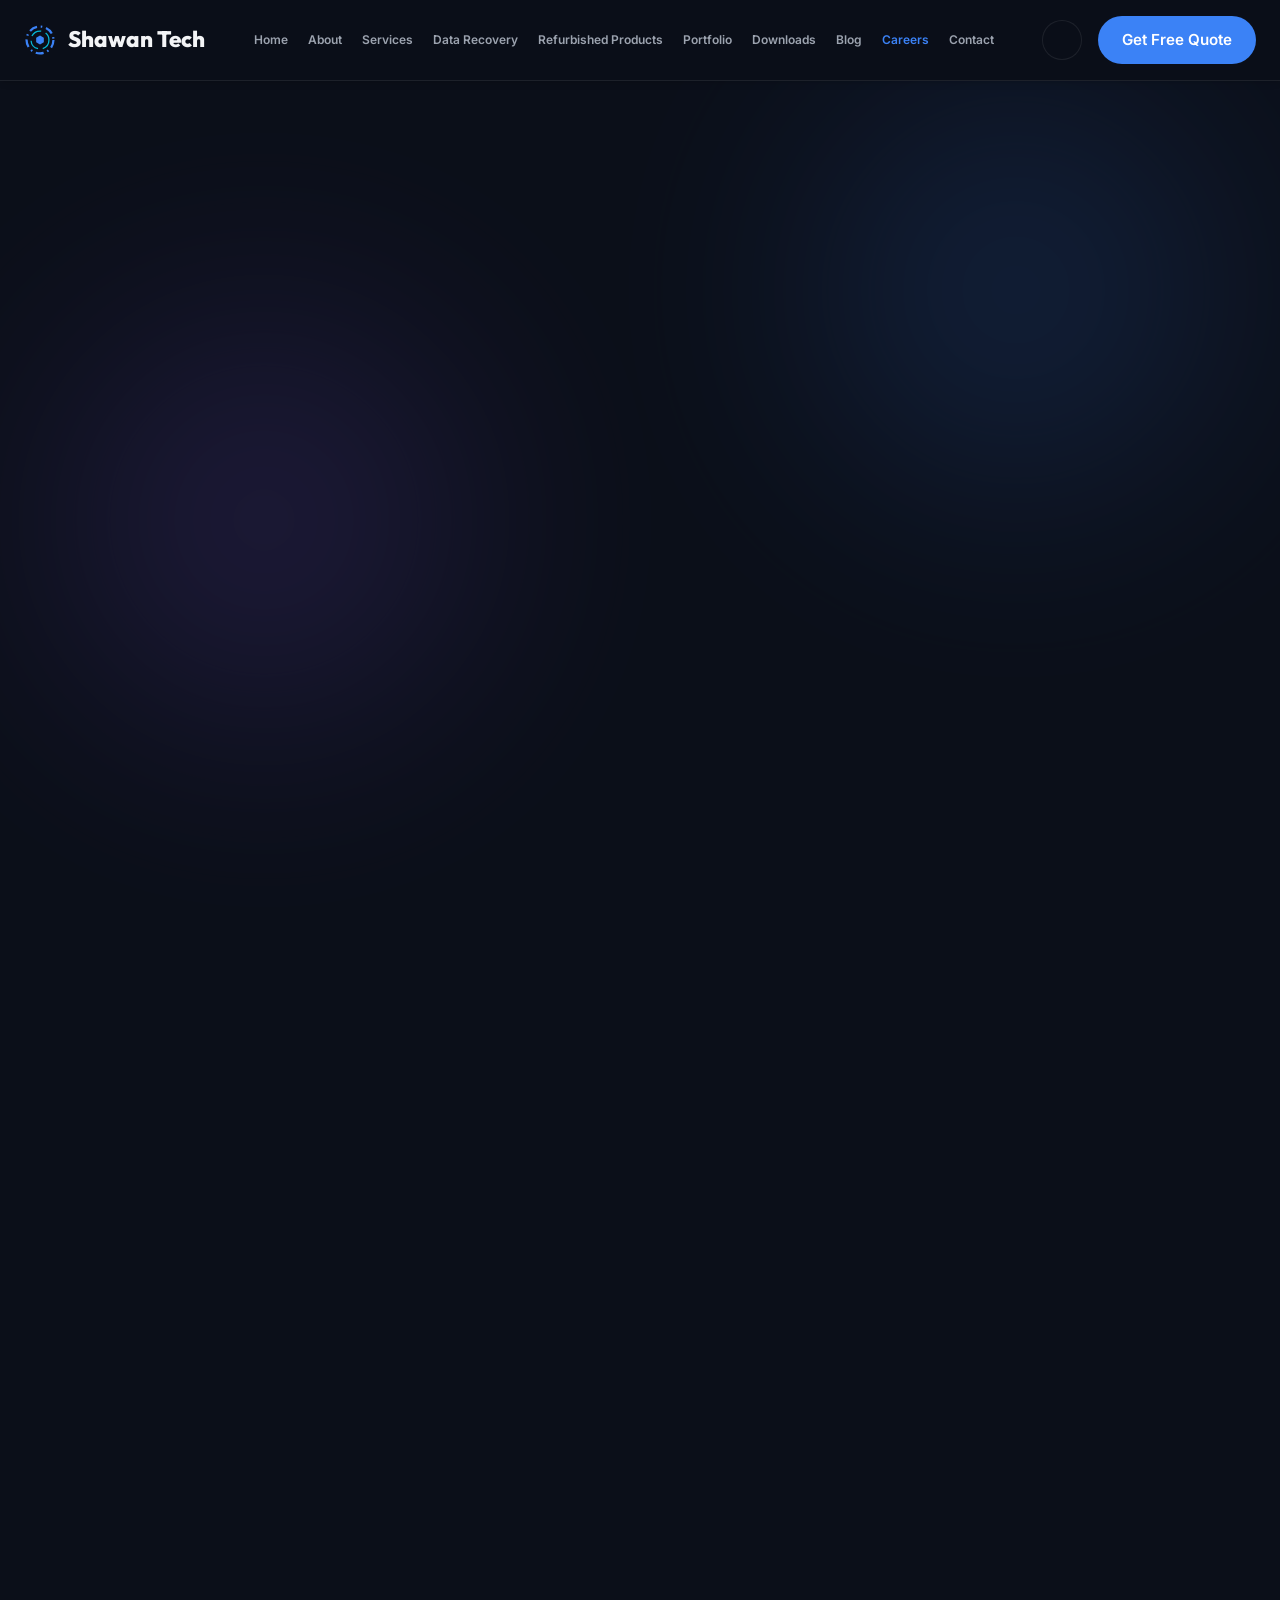
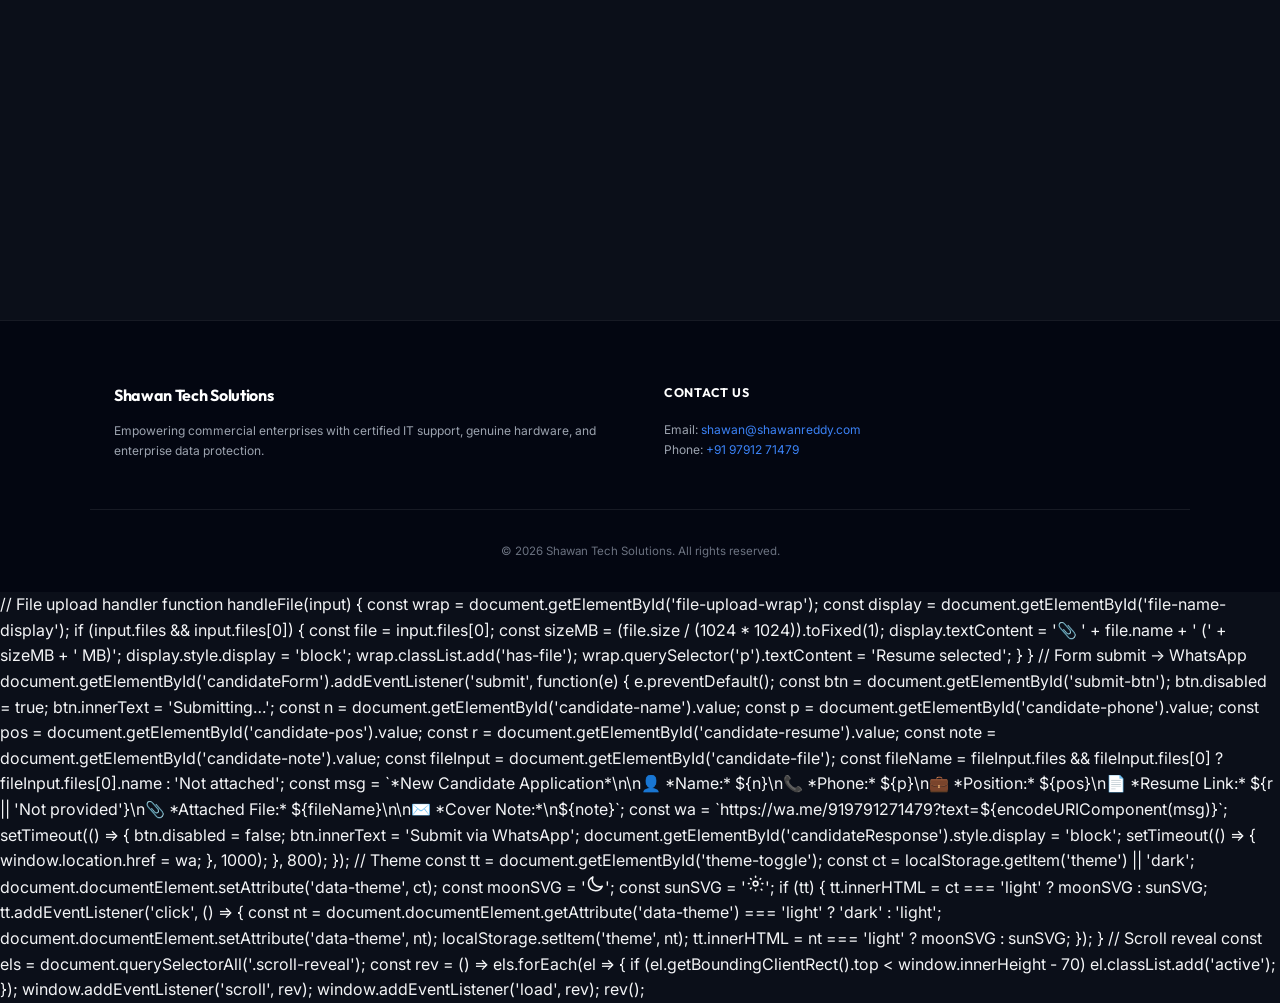
==== commit 1f8e9640: "feat: Add file upload field to careers form and Don't See Your Role card with Email Resume button" ====
--- a/careers/index.html
+++ b/careers/index.html
@@ -335,6 +335,96 @@
             .hiring-banner-card { padding: 2rem 1.5rem; }
             .job-card-top { flex-direction: column; gap: 0.5rem; }
             .job-listing-card { padding: 1.5rem; }
+        }
+
+        /* ─── File Upload Field ─── */
+        .file-upload-wrap {
+            position: relative;
+            border: 1.5px dashed var(--border-glass);
+            border-radius: 0.75rem;
+            padding: 1rem 1.2rem;
+            cursor: pointer;
+            transition: border-color 0.2s, background 0.2s;
+            display: flex;
+            align-items: center;
+            gap: 0.85rem;
+            background: rgba(255,255,255,0.025);
+        }
+        .file-upload-wrap:hover, .file-upload-wrap.has-file {
+            border-color: rgba(38,120,245,0.55);
+            background: rgba(38,120,245,0.05);
+        }
+        .file-upload-wrap input[type="file"] {
+            position: absolute; inset: 0; opacity: 0; cursor: pointer; width: 100%; height: 100%;
+        }
+        .file-upload-icon {
+            width: 2.25rem; height: 2.25rem; border-radius: 0.5rem;
+            background: rgba(38,120,245,0.12);
+            display: flex; align-items: center; justify-content: center;
+            flex-shrink: 0; color: #60a5fa;
+        }
+        .file-upload-text { flex: 1; }
+        .file-upload-text p {
+            font-size: 0.78rem; font-weight: 600; color: #fff; margin: 0 0 0.15rem;
+        }
+        .file-upload-text span {
+            font-size: 0.65rem; color: var(--text-muted);
+        }
+        .file-name-display {
+            font-size: 0.7rem; color: #60a5fa; font-weight: 600;
+            margin-top: 0.4rem; display: none;
+        }
+
+        /* ─── Don't See Your Role card ─── */
+        .no-role-section {
+            max-width: 680px;
+            margin: 0 auto 6rem;
+            padding: 0 1.5rem;
+        }
+        .no-role-card {
+            background: rgba(11,15,28,0.75);
+            border: 1px solid var(--border-glass);
+            border-radius: 1.25rem;
+            padding: 3rem 2.5rem;
+            text-align: center;
+            position: relative;
+            overflow: hidden;
+        }
+        .no-role-card::before {
+            content: '';
+            position: absolute; inset: 0;
+            background: radial-gradient(ellipse 60% 40% at 50% 110%, rgba(38,120,245,0.1) 0%, transparent 65%);
+            pointer-events: none;
+        }
+        .no-role-card h3 {
+            font-size: 1.35rem; font-weight: 800; color: #fff; margin-bottom: 0.75rem;
+            position: relative;
+        }
+        .no-role-card p {
+            font-size: 0.85rem; color: var(--text-secondary); line-height: 1.7;
+            max-width: 420px; margin: 0 auto 2rem; position: relative;
+        }
+        .btn-email-resume {
+            display: inline-flex;
+            align-items: center;
+            gap: 0.6rem;
+            background: transparent;
+            border: 1px solid var(--border-glass);
+            color: #fff;
+            font-size: 0.72rem;
+            font-weight: 700;
+            letter-spacing: 0.07em;
+            text-transform: uppercase;
+            padding: 0.8rem 1.8rem;
+            border-radius: 2rem;
+            text-decoration: none;
+            cursor: pointer;
+            position: relative;
+            transition: border-color 0.2s, background 0.2s;
+        }
+        .btn-email-resume:hover {
+            border-color: rgba(96,165,250,0.5);
+            background: rgba(38,120,245,0.08);
         }
     </style>
 </head>
@@ -546,6 +636,20 @@
                         <label class="form-label" for="candidate-note">Cover Note</label>
                         <textarea class="form-textarea" id="candidate-note" placeholder="Tell us briefly about your IT background and experience..."></textarea>
                     </div>
+                    <div class="form-field">
+                        <label class="form-label">Attach Resume / CV <span style="font-weight:400;color:var(--text-muted);text-transform:none;letter-spacing:0;">(PDF or DOCX, max 10 MB)</span></label>
+                        <div class="file-upload-wrap" id="file-upload-wrap">
+                            <input type="file" id="candidate-file" accept=".pdf,.doc,.docx" onchange="handleFile(this)">
+                            <div class="file-upload-icon">
+                                <svg width="16" height="16" fill="none" stroke="currentColor" stroke-width="2" viewBox="0 0 24 24"><path stroke-linecap="round" stroke-linejoin="round" d="M18.375 12.739l-7.693 7.693a4.5 4.5 0 01-6.364-6.364l10.94-10.94A3 3 0 1119.5 7.372L8.552 18.32m.009-.01-.01.01m5.699-9.941-7.81 7.81a1.5 1.5 0 002.112 2.13"/></svg>
+                            </div>
+                            <div class="file-upload-text">
+                                <p>Click to attach your resume</p>
+                                <span>PDF, DOC or DOCX supported</span>
+                                <div class="file-name-display" id="file-name-display"></div>
+                            </div>
+                        </div>
+                    </div>
                     <button type="submit" class="btn-submit" id="submit-btn">
                         Submit via WhatsApp
                         <svg width="15" height="15" fill="none" stroke="currentColor" stroke-width="2.5" viewBox="0 0 24 24"><path stroke-linecap="round" stroke-linejoin="round" d="M13.5 4.5 21 12m0 0-7.5 7.5M21 12H3"/></svg>
@@ -554,6 +658,18 @@
                 <div class="form-success" id="candidateResponse">
                     ✔ Application processed! Opening WhatsApp to send your details…
                 </div>
+            </div>
+        </section>
+
+        <!-- ─── Don't See Your Role ─── -->
+        <section class="no-role-section scroll-reveal">
+            <div class="no-role-card">
+                <h3>Don't See Your Role?</h3>
+                <p>We are always looking for certified technicians, hardware engineers, and database administrators. Send your CV to our sales coordinators.</p>
+                <a href="mailto:shawan@shawanreddy.com?subject=Job%20Application%20-%20General%20Enquiry&body=Hi%20Shawan%20Tech%20Team%2C%0A%0APlease%20find%20my%20resume%20attached.%0A%0AName%3A%0APhone%3A%0ARole%20interested%20in%3A%0A%0AThank%20you." class="btn-email-resume" id="email-resume-btn">
+                    <svg width="15" height="15" fill="none" stroke="currentColor" stroke-width="2" viewBox="0 0 24 24"><path stroke-linecap="round" stroke-linejoin="round" d="M15.75 6a3.75 3.75 0 11-7.5 0 3.75 3.75 0 017.5 0zM4.501 20.118a7.5 7.5 0 0114.998 0A17.933 17.933 0 0112 21.75c-2.676 0-5.216-.584-7.499-1.632z"/></svg>
+                    Email Your Resume
+                </a>
             </div>
         </section>
 
@@ -576,18 +692,34 @@
         </div>
     </footer>
 
-    <script>
+        // File upload handler
+        function handleFile(input) {
+            const wrap = document.getElementById('file-upload-wrap');
+            const display = document.getElementById('file-name-display');
+            if (input.files && input.files[0]) {
+                const file = input.files[0];
+                const sizeMB = (file.size / (1024 * 1024)).toFixed(1);
+                display.textContent = '📎 ' + file.name + ' (' + sizeMB + ' MB)';
+                display.style.display = 'block';
+                wrap.classList.add('has-file');
+                wrap.querySelector('p').textContent = 'Resume selected';
+            }
+        }
+
         // Form submit → WhatsApp
         document.getElementById('candidateForm').addEventListener('submit', function(e) {
             e.preventDefault();
             const btn = document.getElementById('submit-btn');
             btn.disabled = true; btn.innerText = 'Submitting…';
+
             const n = document.getElementById('candidate-name').value;
             const p = document.getElementById('candidate-phone').value;
             const pos = document.getElementById('candidate-pos').value;
             const r = document.getElementById('candidate-resume').value;
             const note = document.getElementById('candidate-note').value;
-            const msg = `*New Candidate Application*\n\n👤 *Name:* ${n}\n📞 *Phone:* ${p}\n💼 *Position:* ${pos}\n📄 *Resume:* ${r}\n\n✉️ *Cover Note:*\n${note}`;
+            const fileInput = document.getElementById('candidate-file');
+            const fileName = fileInput.files && fileInput.files[0] ? fileInput.files[0].name : 'Not attached';
+            const msg = `*New Candidate Application*\n\n👤 *Name:* ${n}\n📞 *Phone:* ${p}\n💼 *Position:* ${pos}\n📄 *Resume Link:* ${r || 'Not provided'}\n📎 *Attached File:* ${fileName}\n\n✉️ *Cover Note:*\n${note}`;
             const wa = `https://wa.me/919791271479?text=${encodeURIComponent(msg)}`;
             setTimeout(() => {
                 btn.disabled = false; btn.innerText = 'Submit via WhatsApp';
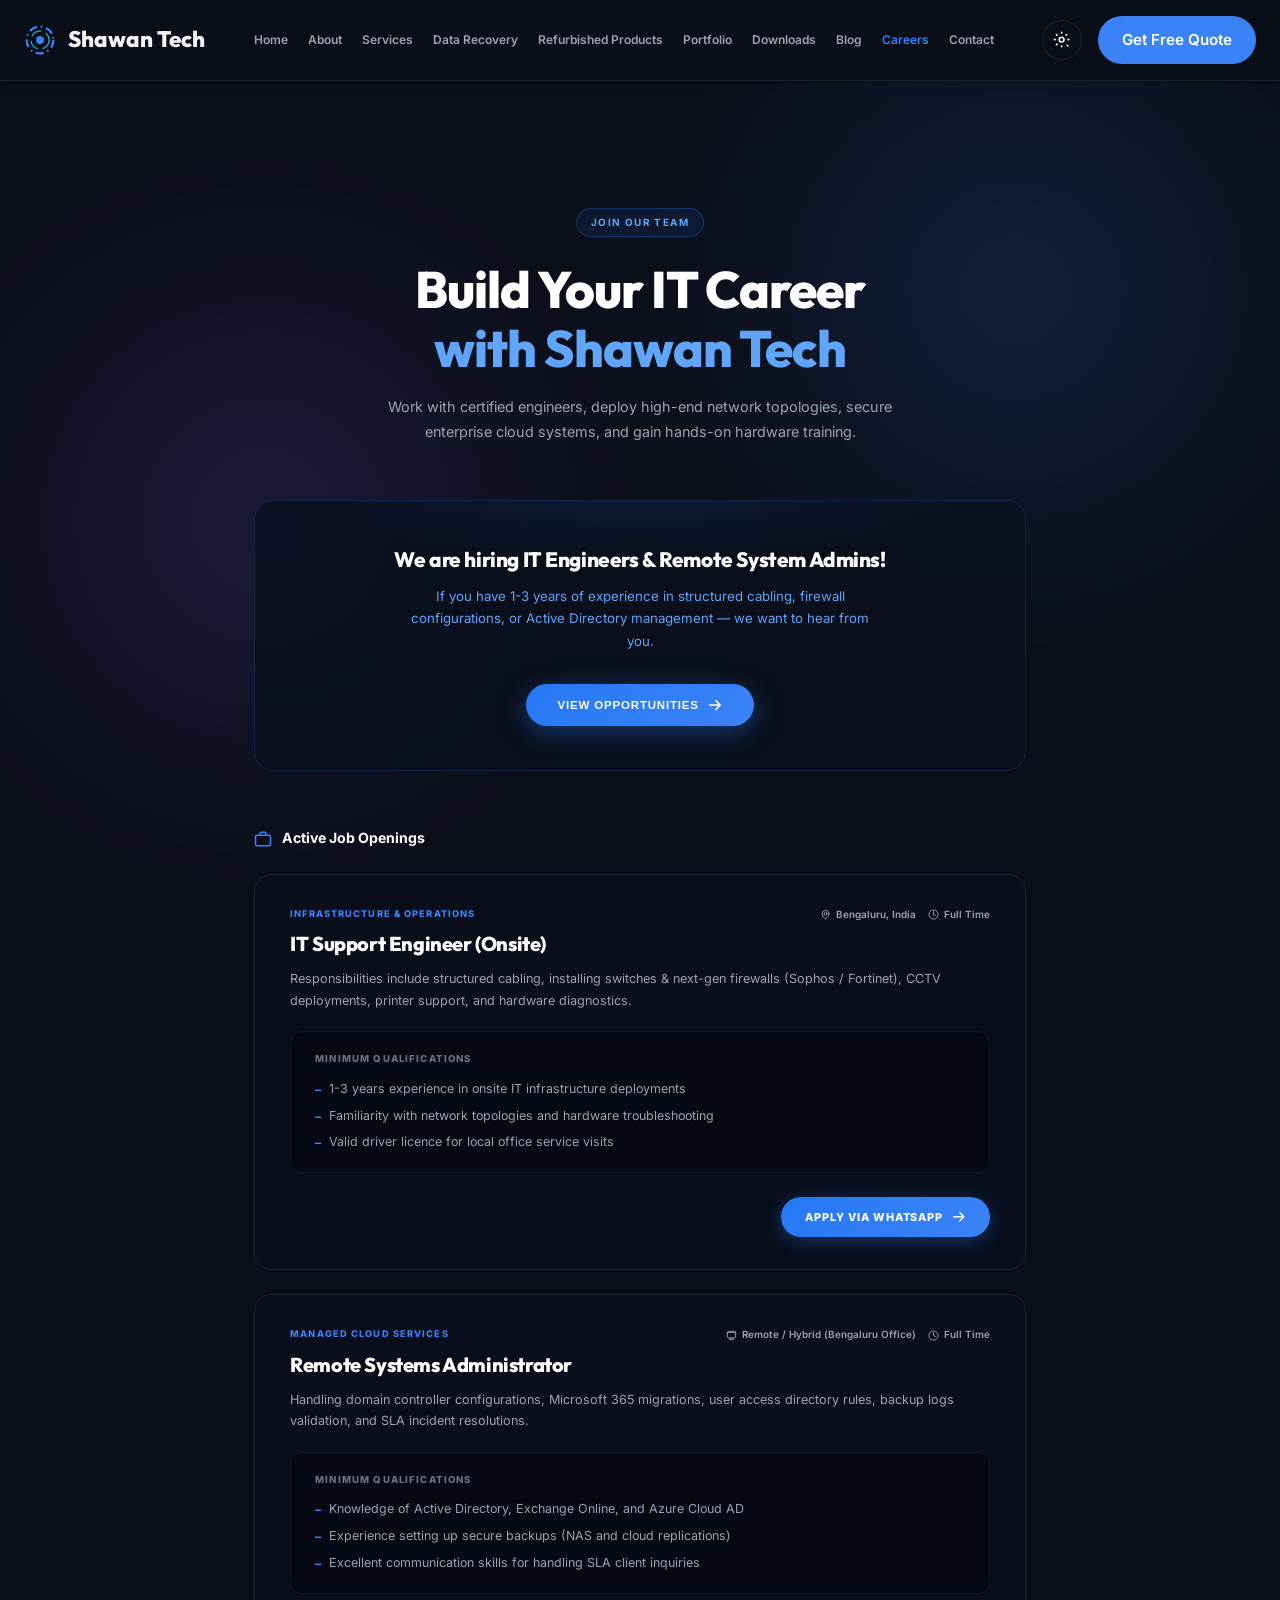
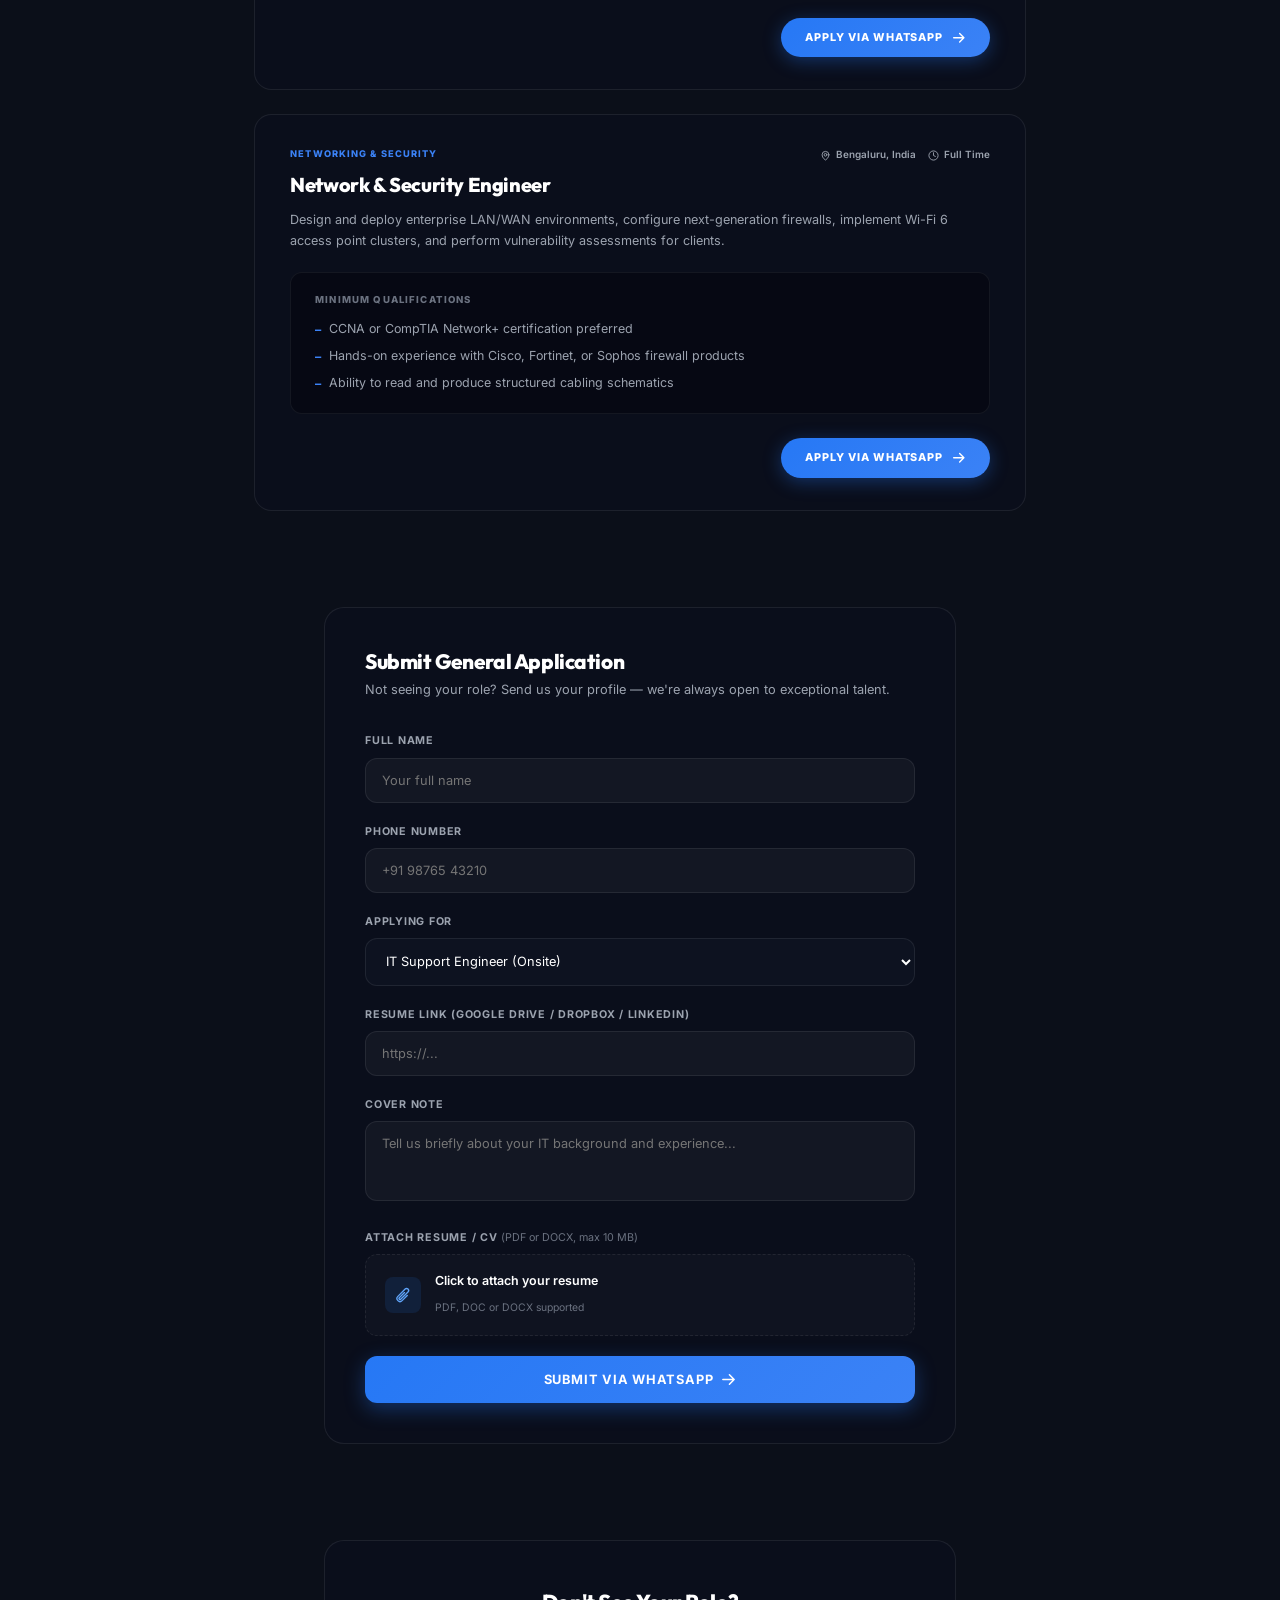
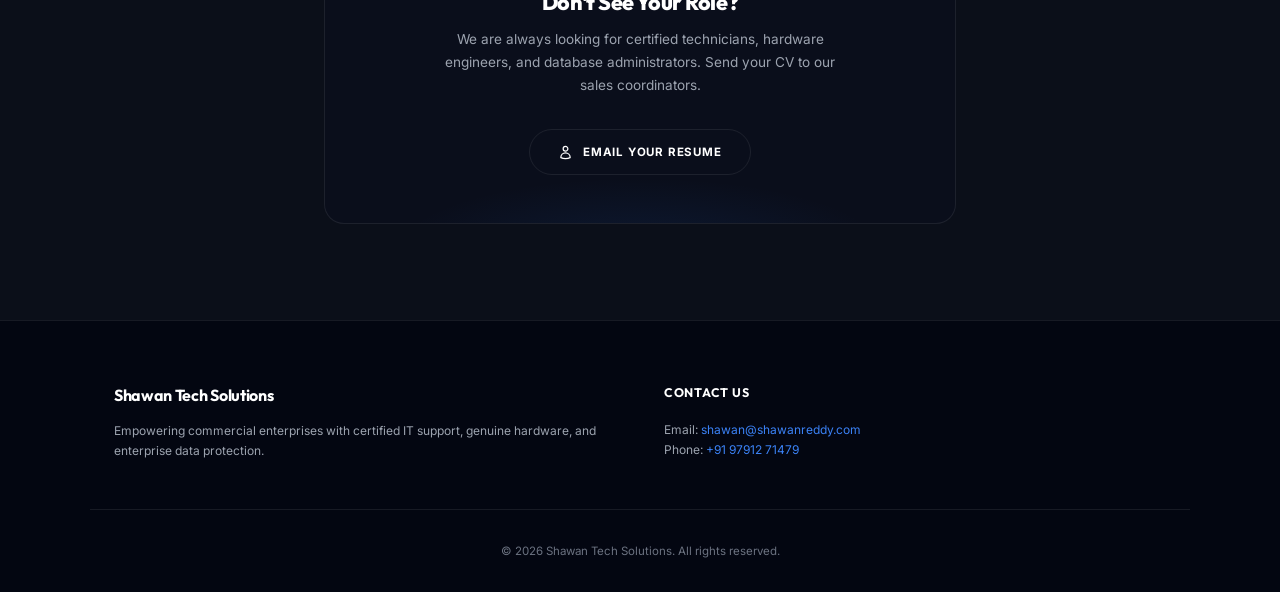
==== commit 57d28176: "fix: Add missing script tag causing blank careers page" ====
--- a/careers/index.html
+++ b/careers/index.html
@@ -692,6 +692,7 @@
         </div>
     </footer>
 
+    <script>
         // File upload handler
         function handleFile(input) {
             const wrap = document.getElementById('file-upload-wrap');
